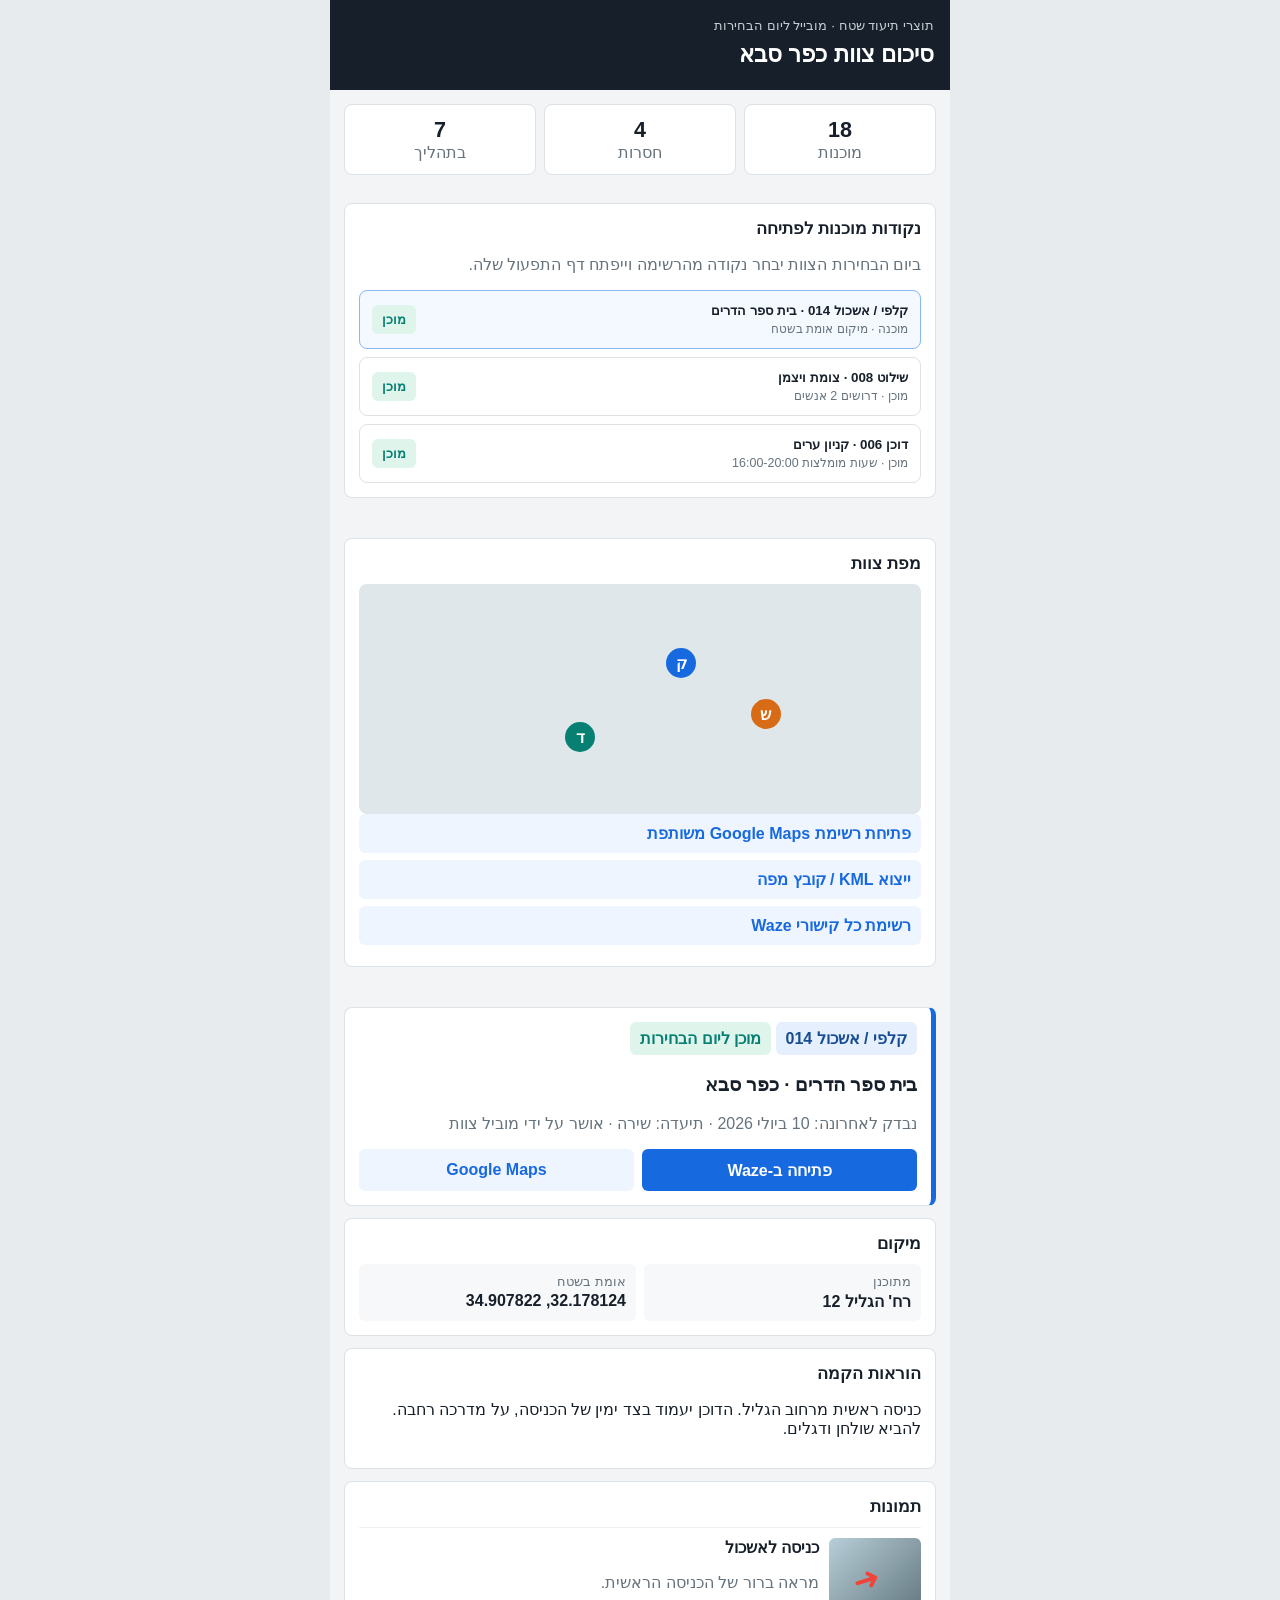
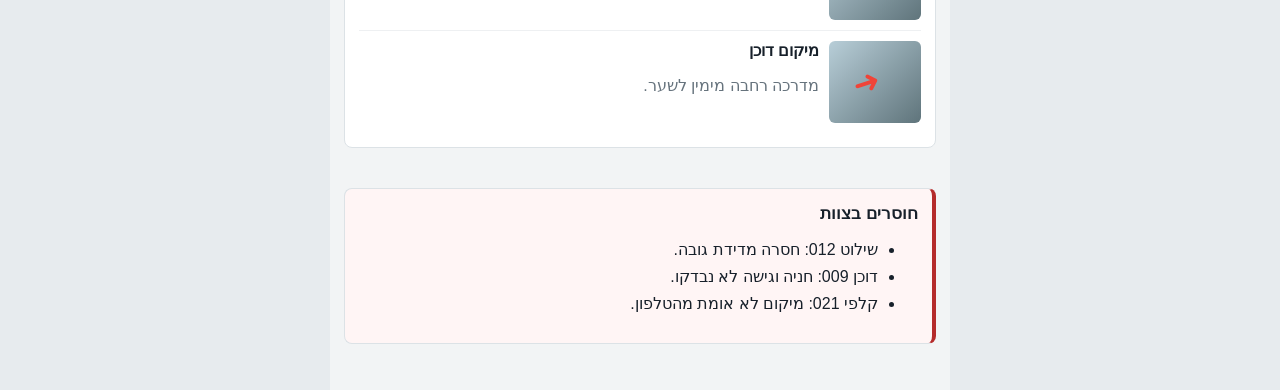
==== output-mockups.html @ 048f5907 "Initial field documentation prototype" ====
<!doctype html>
<html lang="he" dir="rtl">
<head>
  <meta charset="utf-8">
  <meta name="viewport" content="width=device-width, initial-scale=1, viewport-fit=cover">
  <title>תוצרי תיעוד שטח</title>
  <style>
    :root{--ink:#17202a;--muted:#66737d;--line:#dce2e6;--bg:#f2f4f5;--blue:#1769e0;--teal:#087f73;--orange:#d86b16;--red:#b52b2b}
    *{box-sizing:border-box}body{margin:0;background:#e7ebee;color:var(--ink);font-family:Arial,"Noto Sans Hebrew",sans-serif}.shell{max-width:620px;min-height:100vh;margin:auto;background:var(--bg);padding-bottom:20px}.top{padding:16px;background:#17202a;color:#fff}.top small{color:#c6ced5}.top h1{font-size:1.45rem;margin:6px 0}.section{padding:14px}.card{padding:14px;margin-bottom:12px;background:#fff;border:1px solid var(--line);border-radius:8px}.hero{border-right:5px solid var(--blue)}h2{font-size:1.05rem;margin:0 0 10px}.muted{color:var(--muted)}.badge{display:inline-flex;padding:7px 10px;border-radius:6px;background:#e6effd;color:#174c93;font-weight:700}.badge.ready{background:#dff5eb;color:#087f73}.badge.warn{background:#fff0d6;color:#8a4d00}.summary-stats{display:grid;grid-template-columns:repeat(3,1fr);gap:8px}.stat{padding:12px;text-align:center;border-radius:8px;background:#fff;border:1px solid var(--line)}.stat strong{display:block;font-size:1.35rem}.point-list{display:grid;gap:8px}.point-button{width:100%;display:grid;grid-template-columns:1fr auto;gap:8px;align-items:center;padding:12px;text-align:right;border:1px solid var(--line);border-radius:8px;background:#fff;color:var(--ink)}.point-button.active{border-color:#8bb8f2;background:#f4f8ff}.point-button strong{display:block}.type{font-size:.78rem;color:var(--muted);margin-top:3px}.actions{display:grid;grid-template-columns:1fr 1fr;gap:8px;margin-top:12px}.actions a,.button{display:grid;place-items:center;min-height:42px;border-radius:6px;background:#1769e0;color:#fff;text-decoration:none;font-weight:700}.actions a:nth-child(2){background:#eef5ff;color:#1769e0}.grid{display:grid;grid-template-columns:1fr 1fr;gap:8px}.fact{padding:10px;border-radius:6px;background:#f6f8f9}.fact small{display:block;color:var(--muted);margin-bottom:3px}.photo{display:grid;grid-template-columns:92px 1fr;gap:10px;padding:10px 0;border-top:1px solid #eef0f2}.photo:first-child{border-top:0}.thumb{height:82px;border-radius:6px;background:linear-gradient(135deg,#b8ced8,#5f747b);position:relative}.thumb:after{content:"➜";position:absolute;left:24px;top:22px;color:#f04438;font-size:2rem;transform:rotate(-18deg)}.equipment{display:grid;gap:7px}.eq-row{display:grid;grid-template-columns:1fr auto;gap:8px;padding:9px;border-radius:6px;background:#f6f8f9}.warning{border-right:4px solid var(--orange);background:#fff7ed}.danger{border-right:4px solid var(--red);background:#fff5f5}.mini-map{height:230px;border-radius:8px;background:#dfe7eb;position:relative;overflow:hidden}.pin{position:absolute;display:grid;place-items:center;width:30px;height:30px;border-radius:50%;color:#fff;font-weight:800}.pin.blue{background:#1769e0;right:40%;top:28%}.pin.orange{background:#d86b16;right:25%;top:50%}.pin.green{background:#087f73;right:58%;top:60%}.map-links a{display:block;padding:10px;margin-bottom:7px;border-radius:6px;background:#eef5ff;color:#1769e0;text-decoration:none;font-weight:700}.missing li{margin-bottom:8px}.point-output{display:none}.point-output.active{display:block}
  </style>
</head>
<body>
  <main class="shell">
    <header class="top">
      <small>תוצרי תיעוד שטח · מובייל ליום הבחירות</small>
      <h1>סיכום צוות כפר סבא</h1>
    </header>

    <section class="section">
      <div class="summary-stats">
        <div class="stat"><strong>18</strong><span class="muted">מוכנות</span></div>
        <div class="stat"><strong>4</strong><span class="muted">חסרות</span></div>
        <div class="stat"><strong>7</strong><span class="muted">בתהליך</span></div>
      </div>
    </section>

    <section class="section">
      <article class="card">
        <h2>נקודות מוכנות לפתיחה</h2>
        <p class="muted">ביום הבחירות הצוות יבחר נקודה מהרשימה וייפתח דף התפעול שלה.</p>
        <div class="point-list">
          <button class="point-button active" data-point="polling" type="button">
            <div><strong>קלפי / אשכול 014 · בית ספר הדרים</strong><div class="type">מוכנה · מיקום אומת בשטח</div></div>
            <span class="badge ready">מוכן</span>
          </button>
          <button class="point-button" data-point="signage" type="button">
            <div><strong>שילוט 008 · צומת ויצמן</strong><div class="type">מוכן · דרושים 2 אנשים</div></div>
            <span class="badge ready">מוכן</span>
          </button>
          <button class="point-button" data-point="booth" type="button">
            <div><strong>דוכן 006 · קניון ערים</strong><div class="type">מוכן · שעות מומלצות 16:00-20:00</div></div>
            <span class="badge ready">מוכן</span>
          </button>
        </div>
      </article>
    </section>

    <section class="section">
      <article class="card">
        <h2>מפת צוות</h2>
        <div class="mini-map">
          <span class="pin blue">ק</span>
          <span class="pin orange">ש</span>
          <span class="pin green">ד</span>
        </div>
        <div class="map-links">
          <a href="#">פתיחת רשימת Google Maps משותפת</a>
          <a href="#">ייצוא KML / קובץ מפה</a>
          <a href="#">רשימת כל קישורי Waze</a>
        </div>
      </article>
    </section>

    <section class="section">
      <div class="point-output active" id="point-polling">
        <article class="card hero">
          <span class="badge">קלפי / אשכול 014</span>
          <span class="badge ready">מוכן ליום הבחירות</span>
          <h1>בית ספר הדרים · כפר סבא</h1>
          <p class="muted">נבדק לאחרונה: 10 ביולי 2026 · תיעדה: שירה · אושר על ידי מוביל צוות</p>
          <div class="actions"><a href="#">פתיחה ב-Waze</a><a href="#">Google Maps</a></div>
        </article>
        <article class="card"><h2>מיקום</h2><div class="grid"><div class="fact"><small>מתוכנן</small><strong>רח' הגליל 12</strong></div><div class="fact"><small>אומת בשטח</small><strong>32.178124, 34.907822</strong></div></div></article>
        <article class="card"><h2>הוראות הקמה</h2><p>כניסה ראשית מרחוב הגליל. הדוכן יעמוד בצד ימין של הכניסה, על מדרכה רחבה. להביא שולחן ודגלים.</p></article>
        <article class="card"><h2>תמונות</h2><div class="photo"><div class="thumb"></div><div><strong>כניסה לאשכול</strong><p class="muted">מראה ברור של הכניסה הראשית.</p></div></div><div class="photo"><div class="thumb"></div><div><strong>מיקום דוכן</strong><p class="muted">מדרכה רחבה מימין לשער.</p></div></div></article>
      </div>

      <div class="point-output" id="point-signage">
        <article class="card hero">
          <span class="badge">שילוט 008</span>
          <span class="badge ready">מוכן ליום הבחירות</span>
          <h1>צומת ויצמן · כפר סבא</h1>
          <p class="muted">נבדק לאחרונה: 10 ביולי 2026 · תיעדה: שירה · אושר על ידי מוביל צוות</p>
          <div class="actions"><a href="#">פתיחה ב-Waze</a><a href="#">Google Maps</a></div>
        </article>
        <article class="card"><h2>הוראות תלייה</h2><p>לתלות שלט גדול על הגדר המערבית. נראות טובה לתנועה מכיוון מרכז העיר. דרושים אזיקונים ושני אנשים.</p></article>
        <article class="card"><h2>ציוד</h2><div class="equipment"><div class="eq-row"><span>שלט גדול</span><strong>1-2</strong></div><div class="eq-row"><span>אזיקונים</span><strong>כן</strong></div><div class="eq-row"><span>חבל</span><strong>לא</strong></div><div class="eq-row"><span>אנשים</span><strong>2</strong></div></div></article>
        <article class="card warning"><h2>סיכון</h2><p>בינוני: ייתכן שמפלגות אחרות ישתמשו באותה גדר.</p></article>
        <article class="card"><h2>תמונות</h2><div class="photo"><div class="thumb"></div><div><strong>מבט מרחוק</strong><p class="muted">מראה נראות מהכביש.</p></div></div><div class="photo"><div class="thumb"></div><div><strong>מקום תלייה מקרוב</strong><p class="muted">מסילה מתאימה לאזיקונים.</p></div></div></article>
      </div>

      <div class="point-output" id="point-booth">
        <article class="card hero">
          <span class="badge">דוכן 006</span>
          <span class="badge ready">מוכן ליום הבחירות</span>
          <h1>קניון ערים · כפר סבא</h1>
          <p class="muted">נבדק לאחרונה: 10 ביולי 2026 · תיעד: דניאל · אושר על ידי מוביל צוות</p>
          <div class="actions"><a href="#">פתיחה ב-Waze</a><a href="#">Google Maps</a></div>
        </article>
        <article class="card"><h2>הפעלה מומלצת</h2><p>להפעיל בין 16:00-20:00, ליד הכניסה הדרומית. תנועה גבוהה של הולכי רגל אחרי העבודה.</p></article>
        <article class="card"><h2>ציוד</h2><div class="equipment"><div class="eq-row"><span>שולחן</span><strong>1</strong></div><div class="eq-row"><span>פליירים</span><strong>500-700</strong></div><div class="eq-row"><span>כובעים</span><strong>20-30</strong></div><div class="eq-row"><span>חולצות</span><strong>10-15</strong></div></div></article>
        <article class="card"><h2>חניה וגישה</h2><p>חניה בתשלום בקניון. לפריקה זמנית אפשר לעצור ברחוב ברל כצנלסון ליד הכניסה.</p></article>
      </div>
    </section>

    <section class="section">
      <article class="card danger">
        <h2>חוסרים בצוות</h2>
        <ul class="missing">
          <li>שילוט 012: חסרה מדידת גובה.</li>
          <li>דוכן 009: חניה וגישה לא נבדקו.</li>
          <li>קלפי 021: מיקום לא אומת מהטלפון.</li>
        </ul>
      </article>
    </section>
  </main>

  <script>
    document.querySelectorAll(".point-button").forEach((button) => {
      button.addEventListener("click", () => {
        document.querySelectorAll(".point-button").forEach((item) => item.classList.remove("active"));
        document.querySelectorAll(".point-output").forEach((item) => item.classList.remove("active"));
        button.classList.add("active");
        document.getElementById(`point-${button.dataset.point}`).classList.add("active");
      });
    });
  </script>
</body>
</html>
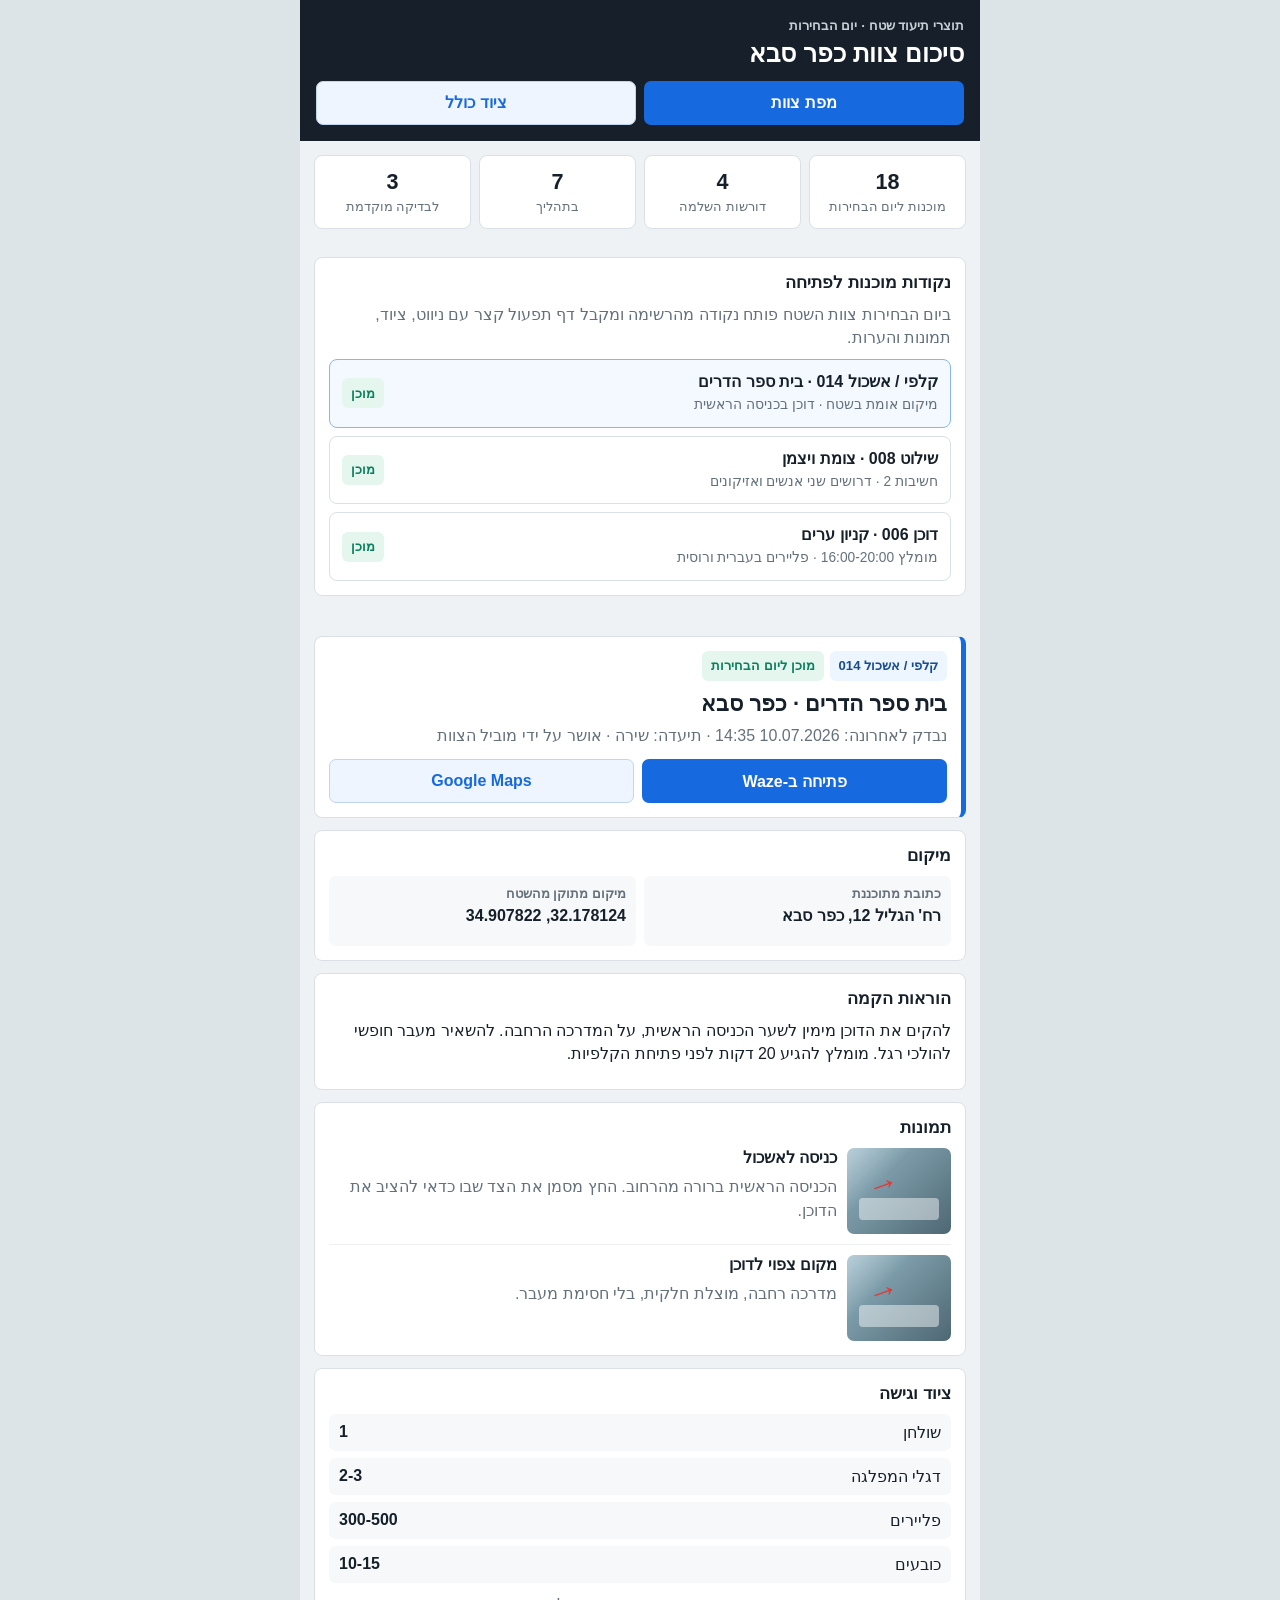
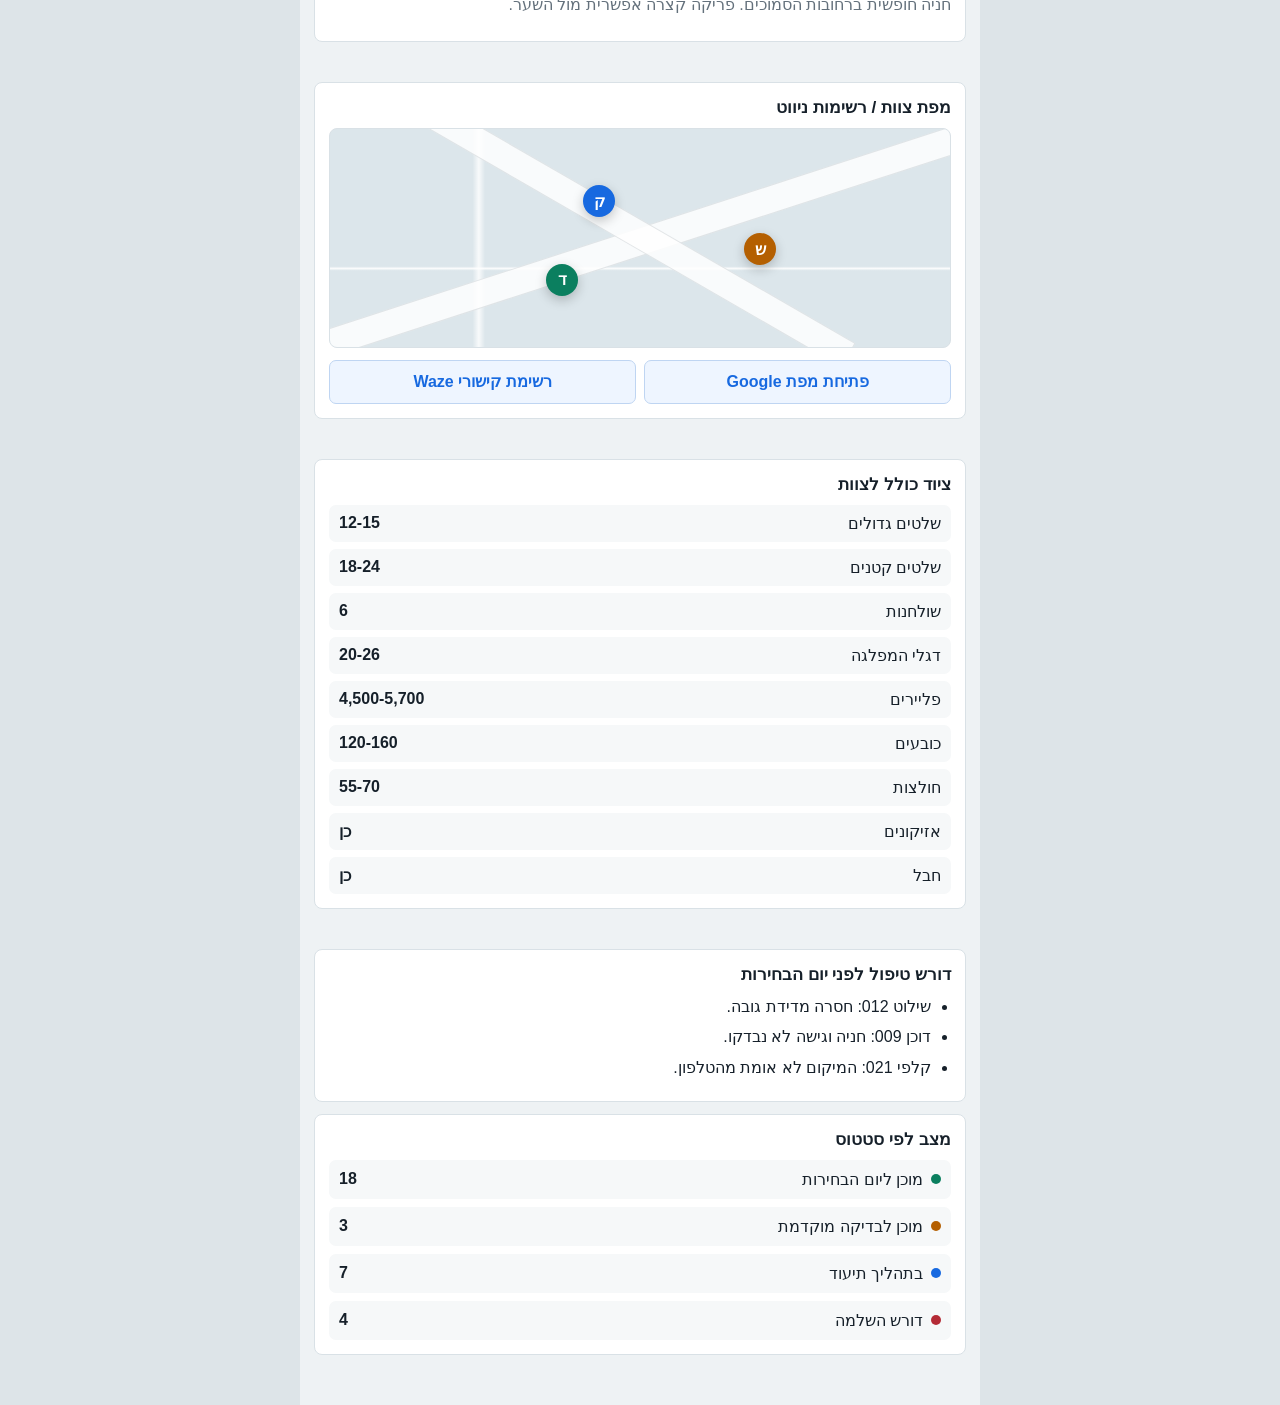
==== commit 64eaaec2: "Redesign Hebrew election day output mockup" ====
--- a/output-mockups.html
+++ b/output-mockups.html
@@ -5,123 +5,597 @@
   <meta name="viewport" content="width=device-width, initial-scale=1, viewport-fit=cover">
   <title>תוצרי תיעוד שטח</title>
   <style>
-    :root{--ink:#17202a;--muted:#66737d;--line:#dce2e6;--bg:#f2f4f5;--blue:#1769e0;--teal:#087f73;--orange:#d86b16;--red:#b52b2b}
-    *{box-sizing:border-box}body{margin:0;background:#e7ebee;color:var(--ink);font-family:Arial,"Noto Sans Hebrew",sans-serif}.shell{max-width:620px;min-height:100vh;margin:auto;background:var(--bg);padding-bottom:20px}.top{padding:16px;background:#17202a;color:#fff}.top small{color:#c6ced5}.top h1{font-size:1.45rem;margin:6px 0}.section{padding:14px}.card{padding:14px;margin-bottom:12px;background:#fff;border:1px solid var(--line);border-radius:8px}.hero{border-right:5px solid var(--blue)}h2{font-size:1.05rem;margin:0 0 10px}.muted{color:var(--muted)}.badge{display:inline-flex;padding:7px 10px;border-radius:6px;background:#e6effd;color:#174c93;font-weight:700}.badge.ready{background:#dff5eb;color:#087f73}.badge.warn{background:#fff0d6;color:#8a4d00}.summary-stats{display:grid;grid-template-columns:repeat(3,1fr);gap:8px}.stat{padding:12px;text-align:center;border-radius:8px;background:#fff;border:1px solid var(--line)}.stat strong{display:block;font-size:1.35rem}.point-list{display:grid;gap:8px}.point-button{width:100%;display:grid;grid-template-columns:1fr auto;gap:8px;align-items:center;padding:12px;text-align:right;border:1px solid var(--line);border-radius:8px;background:#fff;color:var(--ink)}.point-button.active{border-color:#8bb8f2;background:#f4f8ff}.point-button strong{display:block}.type{font-size:.78rem;color:var(--muted);margin-top:3px}.actions{display:grid;grid-template-columns:1fr 1fr;gap:8px;margin-top:12px}.actions a,.button{display:grid;place-items:center;min-height:42px;border-radius:6px;background:#1769e0;color:#fff;text-decoration:none;font-weight:700}.actions a:nth-child(2){background:#eef5ff;color:#1769e0}.grid{display:grid;grid-template-columns:1fr 1fr;gap:8px}.fact{padding:10px;border-radius:6px;background:#f6f8f9}.fact small{display:block;color:var(--muted);margin-bottom:3px}.photo{display:grid;grid-template-columns:92px 1fr;gap:10px;padding:10px 0;border-top:1px solid #eef0f2}.photo:first-child{border-top:0}.thumb{height:82px;border-radius:6px;background:linear-gradient(135deg,#b8ced8,#5f747b);position:relative}.thumb:after{content:"➜";position:absolute;left:24px;top:22px;color:#f04438;font-size:2rem;transform:rotate(-18deg)}.equipment{display:grid;gap:7px}.eq-row{display:grid;grid-template-columns:1fr auto;gap:8px;padding:9px;border-radius:6px;background:#f6f8f9}.warning{border-right:4px solid var(--orange);background:#fff7ed}.danger{border-right:4px solid var(--red);background:#fff5f5}.mini-map{height:230px;border-radius:8px;background:#dfe7eb;position:relative;overflow:hidden}.pin{position:absolute;display:grid;place-items:center;width:30px;height:30px;border-radius:50%;color:#fff;font-weight:800}.pin.blue{background:#1769e0;right:40%;top:28%}.pin.orange{background:#d86b16;right:25%;top:50%}.pin.green{background:#087f73;right:58%;top:60%}.map-links a{display:block;padding:10px;margin-bottom:7px;border-radius:6px;background:#eef5ff;color:#1769e0;text-decoration:none;font-weight:700}.missing li{margin-bottom:8px}.point-output{display:none}.point-output.active{display:block}
+    :root {
+      --ink: #16202a;
+      --muted: #64717c;
+      --bg: #eef2f4;
+      --surface: #ffffff;
+      --line: #d9e1e6;
+      --blue: #1769e0;
+      --green: #0b7f5f;
+      --amber: #b45f00;
+      --red: #b42b36;
+      --soft-blue: #edf5ff;
+      --soft-green: #e5f6ee;
+      --soft-amber: #fff4df;
+      --soft-red: #fff0f1;
+    }
+
+    * { box-sizing: border-box; }
+    body {
+      margin: 0;
+      background: #dde4e8;
+      color: var(--ink);
+      font-family: Arial, "Noto Sans Hebrew", sans-serif;
+    }
+    button, a { -webkit-tap-highlight-color: transparent; }
+    .app {
+      max-width: 680px;
+      min-height: 100vh;
+      margin: 0 auto;
+      background: var(--bg);
+      padding-bottom: 24px;
+    }
+    .top {
+      padding: 18px 16px 16px;
+      background: #17202a;
+      color: #fff;
+    }
+    .top small {
+      display: block;
+      margin-bottom: 6px;
+      color: #c7d0d8;
+      font-weight: 700;
+    }
+    .top h1 {
+      margin: 0 0 12px;
+      font-size: 1.55rem;
+      line-height: 1.2;
+    }
+    .top-actions {
+      display: grid;
+      grid-template-columns: 1fr 1fr;
+      gap: 8px;
+    }
+    .button {
+      display: grid;
+      place-items: center;
+      min-height: 44px;
+      padding: 10px;
+      border: 0;
+      border-radius: 7px;
+      background: var(--blue);
+      color: #fff;
+      text-decoration: none;
+      font: inherit;
+      font-weight: 800;
+      text-align: center;
+    }
+    .button.secondary {
+      background: #eef5ff;
+      color: var(--blue);
+      border: 1px solid #bfd5f2;
+    }
+    .section { padding: 14px; }
+    .card {
+      margin-bottom: 12px;
+      padding: 14px;
+      background: var(--surface);
+      border: 1px solid var(--line);
+      border-radius: 8px;
+    }
+    h2 {
+      margin: 0 0 10px;
+      font-size: 1.08rem;
+    }
+    h3 {
+      margin: 0 0 8px;
+      font-size: 1rem;
+    }
+    p {
+      margin: 0 0 10px;
+      line-height: 1.45;
+    }
+    .muted { color: var(--muted); }
+    .stats {
+      display: grid;
+      grid-template-columns: repeat(4, 1fr);
+      gap: 8px;
+    }
+    .stat {
+      padding: 10px 8px;
+      min-height: 74px;
+      display: grid;
+      align-content: center;
+      gap: 4px;
+      border: 1px solid var(--line);
+      border-radius: 8px;
+      background: #fff;
+      text-align: center;
+    }
+    .stat strong {
+      display: block;
+      font-size: 1.35rem;
+    }
+    .stat span {
+      color: var(--muted);
+      font-size: .82rem;
+    }
+    .ready-list {
+      display: grid;
+      gap: 8px;
+    }
+    .point-button {
+      width: 100%;
+      display: grid;
+      grid-template-columns: 1fr auto;
+      gap: 8px;
+      align-items: center;
+      padding: 12px;
+      border: 1px solid var(--line);
+      border-radius: 8px;
+      background: #fff;
+      color: var(--ink);
+      text-align: right;
+      font: inherit;
+    }
+    .point-button.active {
+      border-color: #86b7f4;
+      background: #f4f8ff;
+    }
+    .point-title {
+      display: block;
+      margin-bottom: 4px;
+      font-weight: 800;
+      line-height: 1.25;
+    }
+    .point-meta {
+      display: block;
+      color: var(--muted);
+      font-size: .86rem;
+      line-height: 1.35;
+    }
+    .badge {
+      display: inline-grid;
+      place-items: center;
+      min-height: 30px;
+      padding: 6px 9px;
+      border-radius: 6px;
+      background: var(--soft-blue);
+      color: #174c93;
+      font-size: .82rem;
+      font-weight: 800;
+      white-space: nowrap;
+    }
+    .badge.ready {
+      background: var(--soft-green);
+      color: var(--green);
+    }
+    .badge.warn {
+      background: var(--soft-amber);
+      color: var(--amber);
+    }
+    .badge.danger {
+      background: var(--soft-red);
+      color: var(--red);
+    }
+    .point-output { display: none; }
+    .point-output.active { display: block; }
+    .point-head {
+      border-right: 5px solid var(--blue);
+    }
+    .headline-row {
+      display: flex;
+      flex-wrap: wrap;
+      gap: 6px;
+      margin-bottom: 10px;
+    }
+    .point-head h2 {
+      margin-bottom: 6px;
+      font-size: 1.35rem;
+      line-height: 1.25;
+    }
+    .action-grid {
+      display: grid;
+      grid-template-columns: 1fr 1fr;
+      gap: 8px;
+      margin-top: 12px;
+    }
+    .facts {
+      display: grid;
+      grid-template-columns: 1fr 1fr;
+      gap: 8px;
+    }
+    .fact {
+      min-height: 70px;
+      padding: 10px;
+      border-radius: 7px;
+      background: #f6f8f9;
+    }
+    .fact small {
+      display: block;
+      margin-bottom: 4px;
+      color: var(--muted);
+      font-size: .8rem;
+      font-weight: 700;
+    }
+    .fact strong {
+      display: block;
+      line-height: 1.35;
+    }
+    .photo-list {
+      display: grid;
+      gap: 10px;
+    }
+    .photo {
+      display: grid;
+      grid-template-columns: 104px 1fr;
+      gap: 10px;
+      align-items: start;
+      padding-bottom: 10px;
+      border-bottom: 1px solid #edf0f2;
+    }
+    .photo:last-child {
+      padding-bottom: 0;
+      border-bottom: 0;
+    }
+    .thumb {
+      height: 86px;
+      border-radius: 7px;
+      background:
+        linear-gradient(135deg, rgba(255,255,255,.35), rgba(255,255,255,0) 35%),
+        linear-gradient(135deg, #94b6c5, #4e6773);
+      position: relative;
+      overflow: hidden;
+    }
+    .thumb:before {
+      content: "";
+      position: absolute;
+      inset: auto 12px 14px 12px;
+      height: 22px;
+      border-radius: 4px;
+      background: rgba(255,255,255,.46);
+    }
+    .thumb:after {
+      content: "→";
+      position: absolute;
+      left: 20px;
+      top: 18px;
+      color: #e53935;
+      font-size: 2rem;
+      font-weight: 900;
+      transform: rotate(-20deg);
+    }
+    .equipment {
+      display: grid;
+      gap: 7px;
+    }
+    .eq-row {
+      display: grid;
+      grid-template-columns: 1fr auto;
+      gap: 8px;
+      padding: 9px 10px;
+      border-radius: 7px;
+      background: #f6f8f9;
+    }
+    .eq-row strong { white-space: nowrap; }
+    .alert {
+      border-right: 5px solid var(--amber);
+      background: #fffaf1;
+    }
+    .alert.danger {
+      border-right-color: var(--red);
+      background: #fff6f7;
+    }
+    .mini-map {
+      height: 220px;
+      position: relative;
+      overflow: hidden;
+      border-radius: 8px;
+      border: 1px solid var(--line);
+      background:
+        linear-gradient(90deg, transparent 23%, rgba(255,255,255,.8) 24%, transparent 25%),
+        linear-gradient(0deg, transparent 35%, rgba(255,255,255,.85) 36%, transparent 37%),
+        #dce6eb;
+    }
+    .road {
+      position: absolute;
+      height: 28px;
+      background: rgba(255,255,255,.84);
+      border: 1px solid rgba(120,135,145,.2);
+      transform-origin: center;
+    }
+    .road.one { width: 125%; right: -10%; top: 48%; transform: rotate(-18deg); }
+    .road.two { width: 95%; right: 10%; top: 30%; transform: rotate(30deg); }
+    .pin {
+      position: absolute;
+      width: 32px;
+      height: 32px;
+      display: grid;
+      place-items: center;
+      border-radius: 50%;
+      color: #fff;
+      font-weight: 900;
+      box-shadow: 0 4px 12px rgba(0,0,0,.22);
+    }
+    .pin.polling { background: var(--blue); right: 54%; top: 26%; }
+    .pin.signage { background: var(--amber); right: 28%; top: 48%; }
+    .pin.booth { background: var(--green); right: 60%; top: 62%; }
+    .summary-grid {
+      display: grid;
+      gap: 8px;
+    }
+    .status-row {
+      display: grid;
+      grid-template-columns: auto 1fr auto;
+      align-items: center;
+      gap: 8px;
+      padding: 10px;
+      border-radius: 7px;
+      background: #f6f8f9;
+    }
+    .dot {
+      width: 10px;
+      height: 10px;
+      border-radius: 50%;
+      background: var(--blue);
+    }
+    .dot.ready { background: var(--green); }
+    .dot.warn { background: var(--amber); }
+    .dot.danger { background: var(--red); }
+    ul {
+      margin: 0;
+      padding: 0 20px 0 0;
+      line-height: 1.55;
+    }
+    li { margin-bottom: 6px; }
+
+    @media (max-width: 420px) {
+      .stats { grid-template-columns: repeat(2, 1fr); }
+      .facts { grid-template-columns: 1fr; }
+      .top-actions, .action-grid { grid-template-columns: 1fr; }
+      .photo { grid-template-columns: 88px 1fr; }
+      .thumb { height: 78px; }
+    }
   </style>
 </head>
 <body>
-  <main class="shell">
+  <main class="app">
     <header class="top">
-      <small>תוצרי תיעוד שטח · מובייל ליום הבחירות</small>
+      <small>תוצרי תיעוד שטח · יום הבחירות</small>
       <h1>סיכום צוות כפר סבא</h1>
+      <div class="top-actions">
+        <a class="button" href="https://www.google.com/maps/search/?api=1&query=Kfar%20Saba" target="_blank" rel="noopener">מפת צוות</a>
+        <a class="button secondary" href="#equipment">ציוד כולל</a>
+      </div>
     </header>
 
     <section class="section">
-      <div class="summary-stats">
-        <div class="stat"><strong>18</strong><span class="muted">מוכנות</span></div>
-        <div class="stat"><strong>4</strong><span class="muted">חסרות</span></div>
-        <div class="stat"><strong>7</strong><span class="muted">בתהליך</span></div>
+      <div class="stats" aria-label="מצב כללי">
+        <div class="stat"><strong>18</strong><span>מוכנות ליום הבחירות</span></div>
+        <div class="stat"><strong>4</strong><span>דורשות השלמה</span></div>
+        <div class="stat"><strong>7</strong><span>בתהליך</span></div>
+        <div class="stat"><strong>3</strong><span>לבדיקה מוקדמת</span></div>
       </div>
     </section>
 
     <section class="section">
       <article class="card">
         <h2>נקודות מוכנות לפתיחה</h2>
-        <p class="muted">ביום הבחירות הצוות יבחר נקודה מהרשימה וייפתח דף התפעול שלה.</p>
-        <div class="point-list">
+        <p class="muted">ביום הבחירות צוות השטח פותח נקודה מהרשימה ומקבל דף תפעול קצר עם ניווט, ציוד, תמונות והערות.</p>
+        <div class="ready-list">
           <button class="point-button active" data-point="polling" type="button">
-            <div><strong>קלפי / אשכול 014 · בית ספר הדרים</strong><div class="type">מוכנה · מיקום אומת בשטח</div></div>
+            <span>
+              <span class="point-title">קלפי / אשכול 014 · בית ספר הדרים</span>
+              <span class="point-meta">מיקום אומת בשטח · דוכן בכניסה הראשית</span>
+            </span>
             <span class="badge ready">מוכן</span>
           </button>
           <button class="point-button" data-point="signage" type="button">
-            <div><strong>שילוט 008 · צומת ויצמן</strong><div class="type">מוכן · דרושים 2 אנשים</div></div>
+            <span>
+              <span class="point-title">שילוט 008 · צומת ויצמן</span>
+              <span class="point-meta">חשיבות 2 · דרושים שני אנשים ואזיקונים</span>
+            </span>
             <span class="badge ready">מוכן</span>
           </button>
           <button class="point-button" data-point="booth" type="button">
-            <div><strong>דוכן 006 · קניון ערים</strong><div class="type">מוכן · שעות מומלצות 16:00-20:00</div></div>
+            <span>
+              <span class="point-title">דוכן 006 · קניון ערים</span>
+              <span class="point-meta">מומלץ 16:00-20:00 · פליירים בעברית ורוסית</span>
+            </span>
             <span class="badge ready">מוכן</span>
           </button>
         </div>
       </article>
     </section>
 
+    <section class="section" aria-live="polite">
+      <div class="point-output active" id="point-polling">
+        <article class="card point-head">
+          <div class="headline-row">
+            <span class="badge">קלפי / אשכול 014</span>
+            <span class="badge ready">מוכן ליום הבחירות</span>
+          </div>
+          <h2>בית ספר הדרים · כפר סבא</h2>
+          <p class="muted">נבדק לאחרונה: 10.07.2026 14:35 · תיעדה: שירה · אושר על ידי מוביל הצוות</p>
+          <div class="action-grid">
+            <a class="button" href="https://www.waze.com/ul?q=%D7%91%D7%99%D7%AA%20%D7%A1%D7%A4%D7%A8%20%D7%94%D7%93%D7%A8%D7%99%D7%9D%20%D7%9B%D7%A4%D7%A8%20%D7%A1%D7%91%D7%90&navigate=yes" target="_blank" rel="noopener">פתיחה ב-Waze</a>
+            <a class="button secondary" href="https://www.google.com/maps/search/?api=1&query=%D7%91%D7%99%D7%AA%20%D7%A1%D7%A4%D7%A8%20%D7%94%D7%93%D7%A8%D7%99%D7%9D%20%D7%9B%D7%A4%D7%A8%20%D7%A1%D7%91%D7%90" target="_blank" rel="noopener">Google Maps</a>
+          </div>
+        </article>
+        <article class="card">
+          <h2>מיקום</h2>
+          <div class="facts">
+            <div class="fact"><small>כתובת מתוכננת</small><strong>רח' הגליל 12, כפר סבא</strong></div>
+            <div class="fact"><small>מיקום מתוקן מהשטח</small><strong>32.178124, 34.907822</strong></div>
+          </div>
+        </article>
+        <article class="card">
+          <h2>הוראות הקמה</h2>
+          <p>להקים את הדוכן מימין לשער הכניסה הראשית, על המדרכה הרחבה. להשאיר מעבר חופשי להולכי רגל. מומלץ להגיע 20 דקות לפני פתיחת הקלפיות.</p>
+        </article>
+        <article class="card">
+          <h2>תמונות</h2>
+          <div class="photo-list">
+            <div class="photo"><div class="thumb"></div><div><h3>כניסה לאשכול</h3><p class="muted">הכניסה הראשית ברורה מהרחוב. החץ מסמן את הצד שבו כדאי להציב את הדוכן.</p></div></div>
+            <div class="photo"><div class="thumb"></div><div><h3>מקום צפוי לדוכן</h3><p class="muted">מדרכה רחבה, מוצלת חלקית, בלי חסימת מעבר.</p></div></div>
+          </div>
+        </article>
+        <article class="card">
+          <h2>ציוד וגישה</h2>
+          <div class="equipment">
+            <div class="eq-row"><span>שולחן</span><strong>1</strong></div>
+            <div class="eq-row"><span>דגלי המפלגה</span><strong>2-3</strong></div>
+            <div class="eq-row"><span>פליירים</span><strong>300-500</strong></div>
+            <div class="eq-row"><span>כובעים</span><strong>10-15</strong></div>
+          </div>
+          <p class="muted" style="margin-top:10px">חניה חופשית ברחובות הסמוכים. פריקה קצרה אפשרית מול השער.</p>
+        </article>
+      </div>
+
+      <div class="point-output" id="point-signage">
+        <article class="card point-head">
+          <div class="headline-row">
+            <span class="badge">שילוט 008</span>
+            <span class="badge ready">מוכן ליום הבחירות</span>
+          </div>
+          <h2>צומת ויצמן · כפר סבא</h2>
+          <p class="muted">חשיבות: 2 · נבדק לאחרונה: 10.07.2026 15:10 · תיעד: דניאל</p>
+          <div class="action-grid">
+            <a class="button" href="https://www.waze.com/ul?q=%D7%A6%D7%95%D7%9E%D7%AA%20%D7%95%D7%99%D7%A6%D7%9E%D7%9F%20%D7%9B%D7%A4%D7%A8%20%D7%A1%D7%91%D7%90&navigate=yes" target="_blank" rel="noopener">פתיחה ב-Waze</a>
+            <a class="button secondary" href="https://www.google.com/maps/search/?api=1&query=%D7%A6%D7%95%D7%9E%D7%AA%20%D7%95%D7%99%D7%A6%D7%9E%D7%9F%20%D7%9B%D7%A4%D7%A8%20%D7%A1%D7%91%D7%90" target="_blank" rel="noopener">Google Maps</a>
+          </div>
+        </article>
+        <article class="card">
+          <h2>הוראות תלייה</h2>
+          <p>לתלות שלט גדול על הגדר המערבית, בגובה עיניים לרכבים המגיעים ממרכז העיר. נדרשים שני אנשים לפחות. אין צורך בסולם.</p>
+        </article>
+        <article class="card">
+          <h2>מדידות וציוד</h2>
+          <div class="facts">
+            <div class="fact"><small>רוחב מקסימלי</small><strong>2.4 מטר</strong></div>
+            <div class="fact"><small>גובה מקסימלי</small><strong>1.1 מטר</strong></div>
+          </div>
+          <div class="equipment" style="margin-top:8px">
+            <div class="eq-row"><span>שלט גדול</span><strong>1-2</strong></div>
+            <div class="eq-row"><span>שלט קטן</span><strong>0-1</strong></div>
+            <div class="eq-row"><span>אזיקונים</span><strong>כן</strong></div>
+            <div class="eq-row"><span>חבל</span><strong>לא</strong></div>
+          </div>
+        </article>
+        <article class="card alert">
+          <h2>סיכון / תחרות על מקום</h2>
+          <p>בינוני. ייתכן שמפלגות אחרות ישתמשו באותה גדר. מומלץ לתלות מוקדם ולבדוק שוב בצהריים.</p>
+        </article>
+        <article class="card">
+          <h2>תמונות</h2>
+          <div class="photo-list">
+            <div class="photo"><div class="thumb"></div><div><h3>מבט מרחוק</h3><p class="muted">מראה הנראות מהכביש הראשי.</p></div></div>
+            <div class="photo"><div class="thumb"></div><div><h3>מקום תלייה מקרוב</h3><p class="muted">החץ מסמן את מסילת הגדר המתאימה לאזיקונים.</p></div></div>
+          </div>
+        </article>
+      </div>
+
+      <div class="point-output" id="point-booth">
+        <article class="card point-head">
+          <div class="headline-row">
+            <span class="badge">דוכן 006</span>
+            <span class="badge ready">מוכן ליום הבחירות</span>
+          </div>
+          <h2>קניון ערים · כפר סבא</h2>
+          <p class="muted">חשיבות: 1 · נבדק לאחרונה: 10.07.2026 16:20 · תיעדה: מאיה</p>
+          <div class="action-grid">
+            <a class="button" href="https://www.waze.com/ul?q=%D7%A7%D7%A0%D7%99%D7%95%D7%9F%20%D7%A2%D7%A8%D7%99%D7%9D%20%D7%9B%D7%A4%D7%A8%20%D7%A1%D7%91%D7%90&navigate=yes" target="_blank" rel="noopener">פתיחה ב-Waze</a>
+            <a class="button secondary" href="https://www.google.com/maps/search/?api=1&query=%D7%A7%D7%A0%D7%99%D7%95%D7%9F%20%D7%A2%D7%A8%D7%99%D7%9D%20%D7%9B%D7%A4%D7%A8%20%D7%A1%D7%91%D7%90" target="_blank" rel="noopener">Google Maps</a>
+          </div>
+        </article>
+        <article class="card">
+          <h2>הפעלה מומלצת</h2>
+          <p>להפעיל בין 16:00-20:00 ליד הכניסה הדרומית. תנועת הולכי רגל גבוהה אחרי העבודה. מומלץ דוכן מלא ולא דוכנוע.</p>
+        </article>
+        <article class="card">
+          <h2>ציוד</h2>
+          <div class="equipment">
+            <div class="eq-row"><span>שולחן</span><strong>1</strong></div>
+            <div class="eq-row"><span>פליירים בעברית</span><strong>500-700</strong></div>
+            <div class="eq-row"><span>פליירים ברוסית</span><strong>150-250</strong></div>
+            <div class="eq-row"><span>כובעים</span><strong>20-30</strong></div>
+            <div class="eq-row"><span>חולצות</span><strong>10-15</strong></div>
+          </div>
+        </article>
+        <article class="card">
+          <h2>חניה וגישה</h2>
+          <p>חניה בתשלום בחניון הקניון. לפריקה זמנית אפשר לעצור ברחוב ברל כצנלסון ליד הכניסה הדרומית.</p>
+        </article>
+      </div>
+    </section>
+
     <section class="section">
       <article class="card">
-        <h2>מפת צוות</h2>
+        <h2>מפת צוות / רשימות ניווט</h2>
         <div class="mini-map">
-          <span class="pin blue">ק</span>
-          <span class="pin orange">ש</span>
-          <span class="pin green">ד</span>
+          <div class="road one"></div>
+          <div class="road two"></div>
+          <span class="pin polling">ק</span>
+          <span class="pin signage">ש</span>
+          <span class="pin booth">ד</span>
         </div>
-        <div class="map-links">
-          <a href="#">פתיחת רשימת Google Maps משותפת</a>
-          <a href="#">ייצוא KML / קובץ מפה</a>
-          <a href="#">רשימת כל קישורי Waze</a>
+        <div class="action-grid">
+          <a class="button secondary" href="https://www.google.com/maps/search/?api=1&query=Kfar%20Saba" target="_blank" rel="noopener">פתיחת מפת Google</a>
+          <a class="button secondary" href="#">רשימת קישורי Waze</a>
         </div>
       </article>
     </section>
 
-    <section class="section">
-      <div class="point-output active" id="point-polling">
-        <article class="card hero">
-          <span class="badge">קלפי / אשכול 014</span>
-          <span class="badge ready">מוכן ליום הבחירות</span>
-          <h1>בית ספר הדרים · כפר סבא</h1>
-          <p class="muted">נבדק לאחרונה: 10 ביולי 2026 · תיעדה: שירה · אושר על ידי מוביל צוות</p>
-          <div class="actions"><a href="#">פתיחה ב-Waze</a><a href="#">Google Maps</a></div>
-        </article>
-        <article class="card"><h2>מיקום</h2><div class="grid"><div class="fact"><small>מתוכנן</small><strong>רח' הגליל 12</strong></div><div class="fact"><small>אומת בשטח</small><strong>32.178124, 34.907822</strong></div></div></article>
-        <article class="card"><h2>הוראות הקמה</h2><p>כניסה ראשית מרחוב הגליל. הדוכן יעמוד בצד ימין של הכניסה, על מדרכה רחבה. להביא שולחן ודגלים.</p></article>
-        <article class="card"><h2>תמונות</h2><div class="photo"><div class="thumb"></div><div><strong>כניסה לאשכול</strong><p class="muted">מראה ברור של הכניסה הראשית.</p></div></div><div class="photo"><div class="thumb"></div><div><strong>מיקום דוכן</strong><p class="muted">מדרכה רחבה מימין לשער.</p></div></div></article>
-      </div>
-
-      <div class="point-output" id="point-signage">
-        <article class="card hero">
-          <span class="badge">שילוט 008</span>
-          <span class="badge ready">מוכן ליום הבחירות</span>
-          <h1>צומת ויצמן · כפר סבא</h1>
-          <p class="muted">נבדק לאחרונה: 10 ביולי 2026 · תיעדה: שירה · אושר על ידי מוביל צוות</p>
-          <div class="actions"><a href="#">פתיחה ב-Waze</a><a href="#">Google Maps</a></div>
-        </article>
-        <article class="card"><h2>הוראות תלייה</h2><p>לתלות שלט גדול על הגדר המערבית. נראות טובה לתנועה מכיוון מרכז העיר. דרושים אזיקונים ושני אנשים.</p></article>
-        <article class="card"><h2>ציוד</h2><div class="equipment"><div class="eq-row"><span>שלט גדול</span><strong>1-2</strong></div><div class="eq-row"><span>אזיקונים</span><strong>כן</strong></div><div class="eq-row"><span>חבל</span><strong>לא</strong></div><div class="eq-row"><span>אנשים</span><strong>2</strong></div></div></article>
-        <article class="card warning"><h2>סיכון</h2><p>בינוני: ייתכן שמפלגות אחרות ישתמשו באותה גדר.</p></article>
-        <article class="card"><h2>תמונות</h2><div class="photo"><div class="thumb"></div><div><strong>מבט מרחוק</strong><p class="muted">מראה נראות מהכביש.</p></div></div><div class="photo"><div class="thumb"></div><div><strong>מקום תלייה מקרוב</strong><p class="muted">מסילה מתאימה לאזיקונים.</p></div></div></article>
-      </div>
-
-      <div class="point-output" id="point-booth">
-        <article class="card hero">
-          <span class="badge">דוכן 006</span>
-          <span class="badge ready">מוכן ליום הבחירות</span>
-          <h1>קניון ערים · כפר סבא</h1>
-          <p class="muted">נבדק לאחרונה: 10 ביולי 2026 · תיעד: דניאל · אושר על ידי מוביל צוות</p>
-          <div class="actions"><a href="#">פתיחה ב-Waze</a><a href="#">Google Maps</a></div>
-        </article>
-        <article class="card"><h2>הפעלה מומלצת</h2><p>להפעיל בין 16:00-20:00, ליד הכניסה הדרומית. תנועה גבוהה של הולכי רגל אחרי העבודה.</p></article>
-        <article class="card"><h2>ציוד</h2><div class="equipment"><div class="eq-row"><span>שולחן</span><strong>1</strong></div><div class="eq-row"><span>פליירים</span><strong>500-700</strong></div><div class="eq-row"><span>כובעים</span><strong>20-30</strong></div><div class="eq-row"><span>חולצות</span><strong>10-15</strong></div></div></article>
-        <article class="card"><h2>חניה וגישה</h2><p>חניה בתשלום בקניון. לפריקה זמנית אפשר לעצור ברחוב ברל כצנלסון ליד הכניסה.</p></article>
-      </div>
+    <section class="section" id="equipment">
+      <article class="card">
+        <h2>ציוד כולל לצוות</h2>
+        <div class="equipment">
+          <div class="eq-row"><span>שלטים גדולים</span><strong>12-15</strong></div>
+          <div class="eq-row"><span>שלטים קטנים</span><strong>18-24</strong></div>
+          <div class="eq-row"><span>שולחנות</span><strong>6</strong></div>
+          <div class="eq-row"><span>דגלי המפלגה</span><strong>20-26</strong></div>
+          <div class="eq-row"><span>פליירים</span><strong>4,500-5,700</strong></div>
+          <div class="eq-row"><span>כובעים</span><strong>120-160</strong></div>
+          <div class="eq-row"><span>חולצות</span><strong>55-70</strong></div>
+          <div class="eq-row"><span>אזיקונים</span><strong>כן</strong></div>
+          <div class="eq-row"><span>חבל</span><strong>כן</strong></div>
+        </div>
+      </article>
     </section>
 
     <section class="section">
       <article class="card danger">
-        <h2>חוסרים בצוות</h2>
-        <ul class="missing">
+        <h2>דורש טיפול לפני יום הבחירות</h2>
+        <ul>
           <li>שילוט 012: חסרה מדידת גובה.</li>
           <li>דוכן 009: חניה וגישה לא נבדקו.</li>
-          <li>קלפי 021: מיקום לא אומת מהטלפון.</li>
+          <li>קלפי 021: המיקום לא אומת מהטלפון.</li>
         </ul>
+      </article>
+      <article class="card">
+        <h2>מצב לפי סטטוס</h2>
+        <div class="summary-grid">
+          <div class="status-row"><span class="dot ready"></span><span>מוכן ליום הבחירות</span><strong>18</strong></div>
+          <div class="status-row"><span class="dot warn"></span><span>מוכן לבדיקה מוקדמת</span><strong>3</strong></div>
+          <div class="status-row"><span class="dot"></span><span>בתהליך תיעוד</span><strong>7</strong></div>
+          <div class="status-row"><span class="dot danger"></span><span>דורש השלמה</span><strong>4</strong></div>
+        </div>
       </article>
     </section>
   </main>
 
   <script>
-    document.querySelectorAll(".point-button").forEach((button) => {
+    const buttons = document.querySelectorAll(".point-button");
+    const outputs = document.querySelectorAll(".point-output");
+
+    buttons.forEach((button) => {
       button.addEventListener("click", () => {
-        document.querySelectorAll(".point-button").forEach((item) => item.classList.remove("active"));
-        document.querySelectorAll(".point-output").forEach((item) => item.classList.remove("active"));
+        buttons.forEach((item) => item.classList.remove("active"));
+        outputs.forEach((item) => item.classList.remove("active"));
         button.classList.add("active");
         document.getElementById(`point-${button.dataset.point}`).classList.add("active");
+        document.getElementById(`point-${button.dataset.point}`).scrollIntoView({ behavior: "smooth", block: "start" });
       });
     });
   </script>
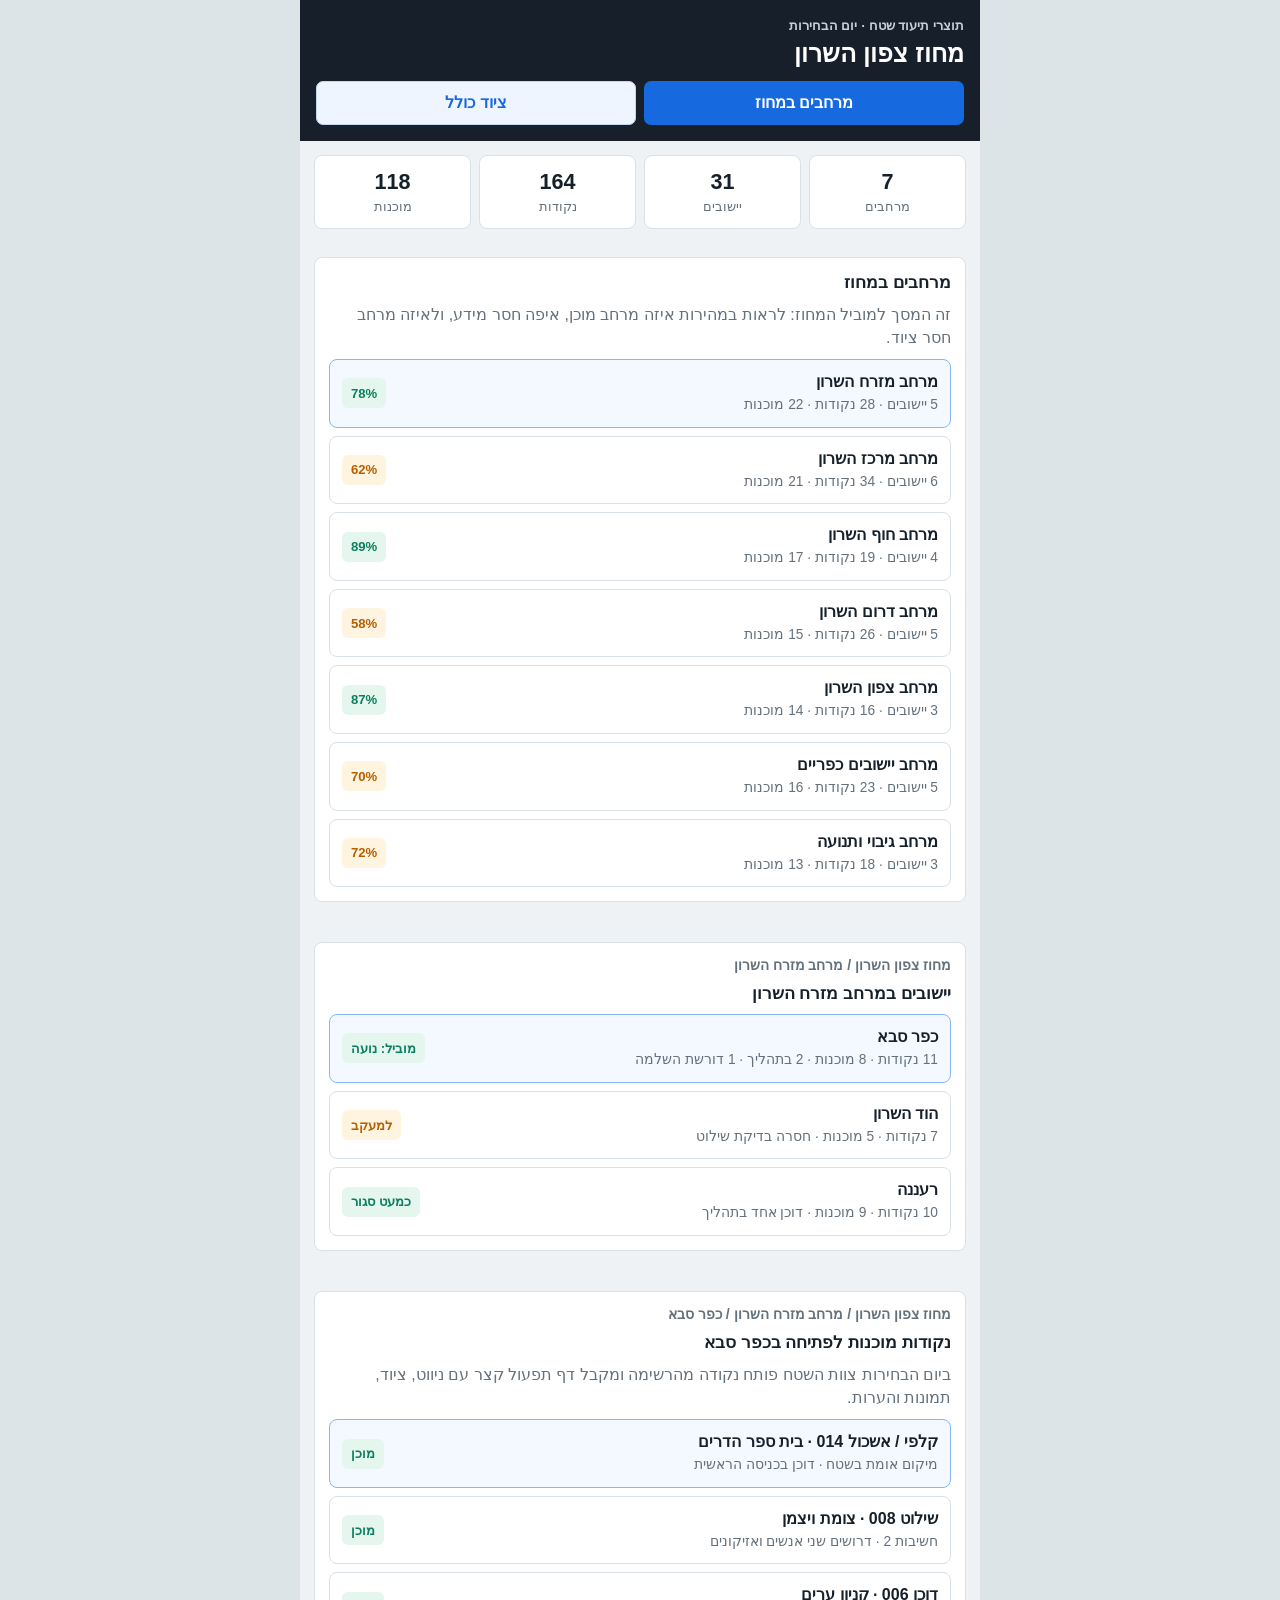
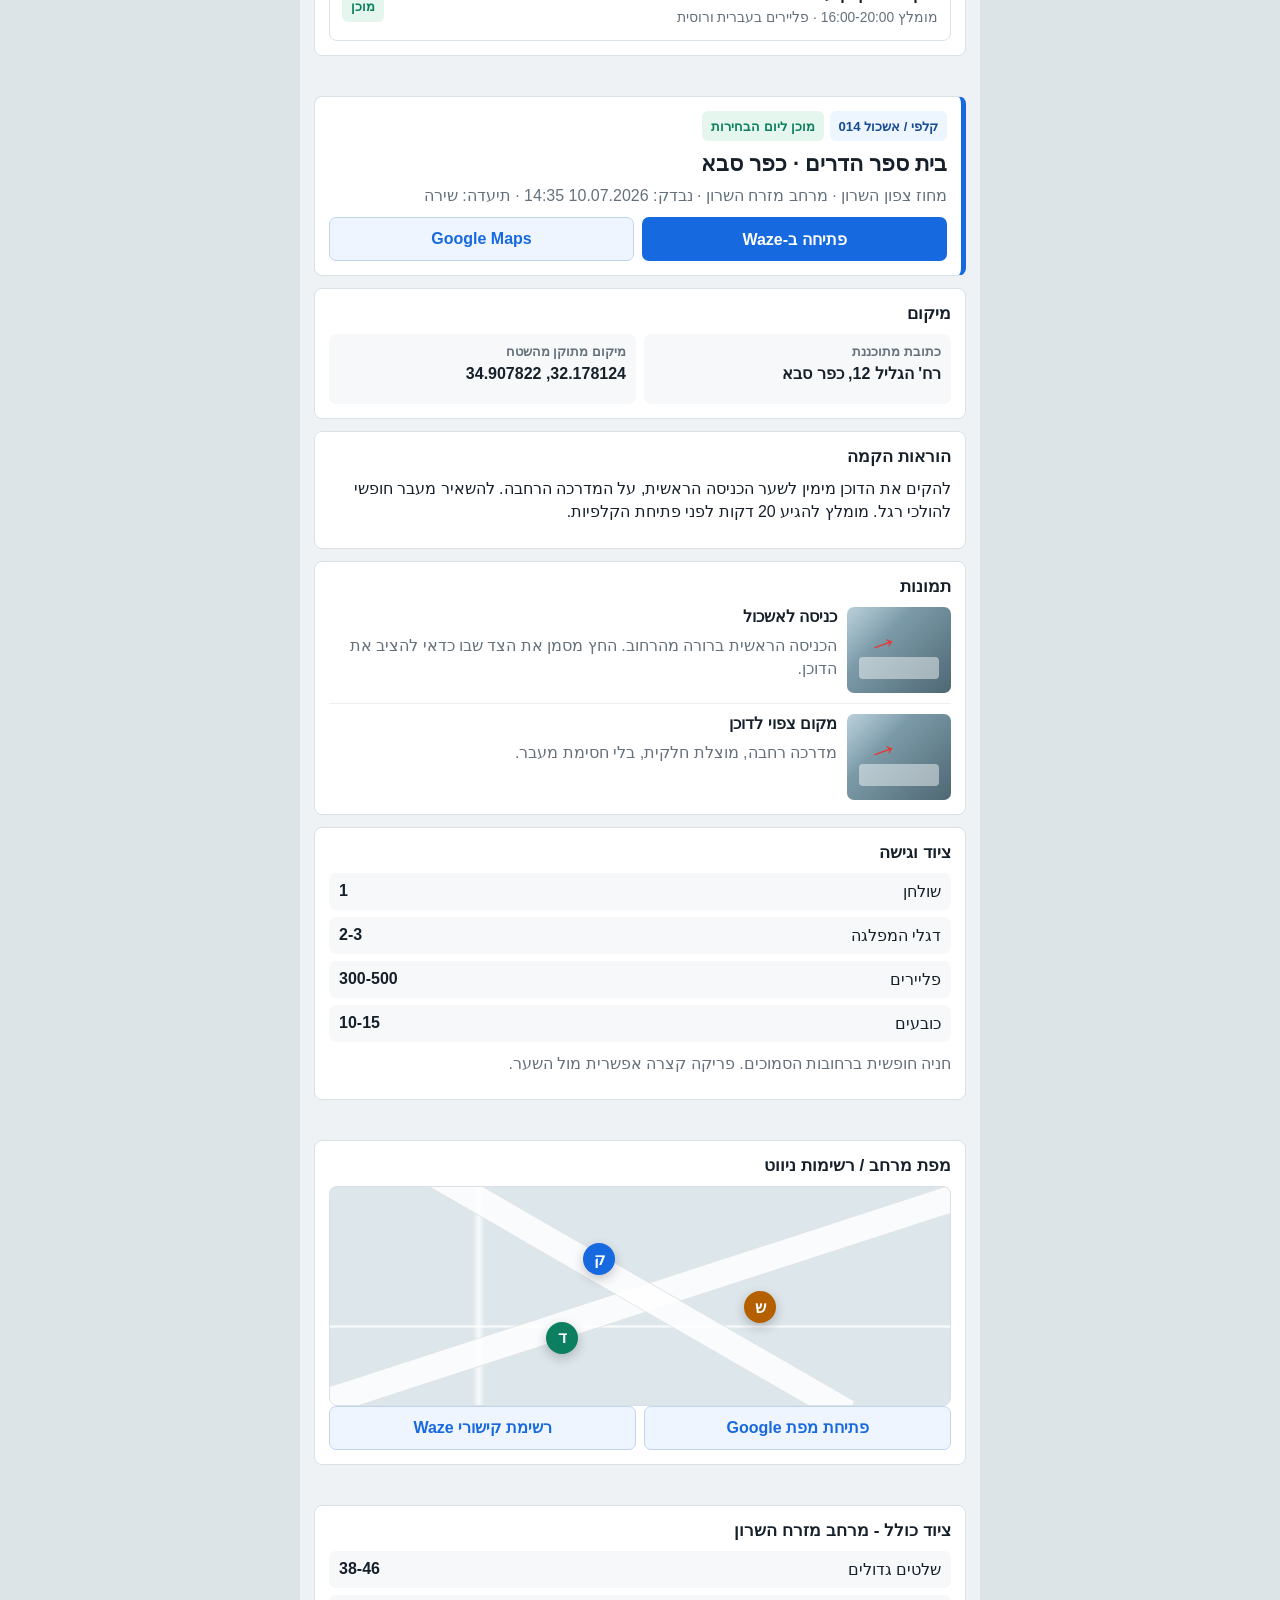
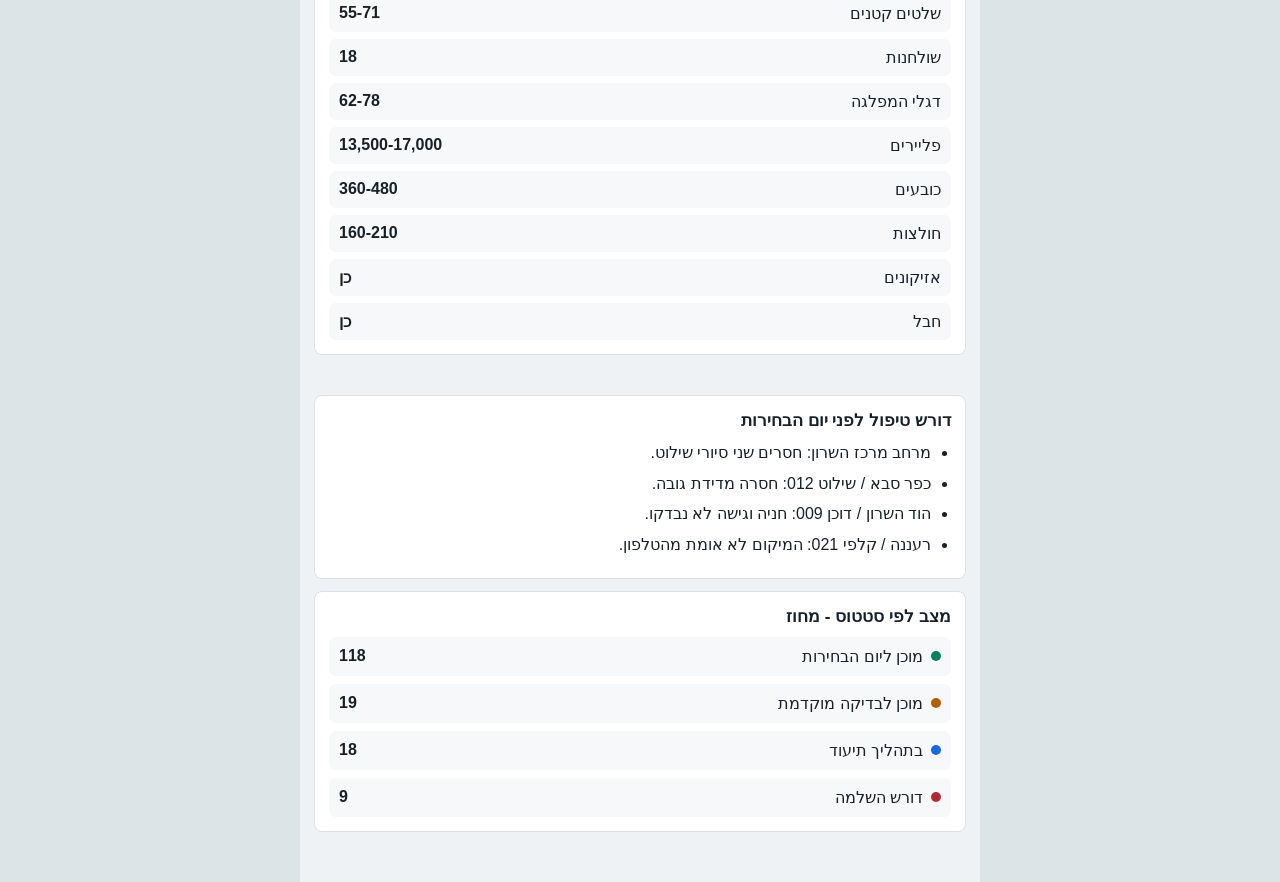
==== commit a6d615fd: "Add district and merhav hierarchy to outputs" ====
--- a/output-mockups.html
+++ b/output-mockups.html
@@ -20,7 +20,6 @@
       --soft-amber: #fff4df;
       --soft-red: #fff0f1;
     }
-
     * { box-sizing: border-box; }
     body {
       margin: 0;
@@ -52,7 +51,7 @@
       font-size: 1.55rem;
       line-height: 1.2;
     }
-    .top-actions {
+    .top-actions, .action-grid {
       display: grid;
       grid-template-columns: 1fr 1fr;
       gap: 8px;
@@ -84,18 +83,11 @@
       border: 1px solid var(--line);
       border-radius: 8px;
     }
-    h2 {
-      margin: 0 0 10px;
-      font-size: 1.08rem;
-    }
-    h3 {
-      margin: 0 0 8px;
-      font-size: 1rem;
-    }
-    p {
-      margin: 0 0 10px;
-      line-height: 1.45;
-    }
+    h2 { margin: 0 0 10px; font-size: 1.08rem; }
+    h3 { margin: 0 0 8px; font-size: 1rem; }
+    p { margin: 0 0 10px; line-height: 1.45; }
+    ul { margin: 0; padding: 0 20px 0 0; line-height: 1.55; }
+    li { margin-bottom: 6px; }
     .muted { color: var(--muted); }
     .stats {
       display: grid;
@@ -103,8 +95,8 @@
       gap: 8px;
     }
     .stat {
+      min-height: 74px;
       padding: 10px 8px;
-      min-height: 74px;
       display: grid;
       align-content: center;
       gap: 4px;
@@ -113,48 +105,8 @@
       background: #fff;
       text-align: center;
     }
-    .stat strong {
-      display: block;
-      font-size: 1.35rem;
-    }
-    .stat span {
-      color: var(--muted);
-      font-size: .82rem;
-    }
-    .ready-list {
-      display: grid;
-      gap: 8px;
-    }
-    .point-button {
-      width: 100%;
-      display: grid;
-      grid-template-columns: 1fr auto;
-      gap: 8px;
-      align-items: center;
-      padding: 12px;
-      border: 1px solid var(--line);
-      border-radius: 8px;
-      background: #fff;
-      color: var(--ink);
-      text-align: right;
-      font: inherit;
-    }
-    .point-button.active {
-      border-color: #86b7f4;
-      background: #f4f8ff;
-    }
-    .point-title {
-      display: block;
-      margin-bottom: 4px;
-      font-weight: 800;
-      line-height: 1.25;
-    }
-    .point-meta {
-      display: block;
-      color: var(--muted);
-      font-size: .86rem;
-      line-height: 1.35;
-    }
+    .stat strong { display: block; font-size: 1.35rem; }
+    .stat span { color: var(--muted); font-size: .82rem; }
     .badge {
       display: inline-grid;
       place-items: center;
@@ -167,23 +119,46 @@
       font-weight: 800;
       white-space: nowrap;
     }
-    .badge.ready {
-      background: var(--soft-green);
-      color: var(--green);
-    }
-    .badge.warn {
-      background: var(--soft-amber);
-      color: var(--amber);
-    }
-    .badge.danger {
-      background: var(--soft-red);
-      color: var(--red);
-    }
-    .point-output { display: none; }
-    .point-output.active { display: block; }
-    .point-head {
-      border-right: 5px solid var(--blue);
-    }
+    .badge.ready { background: var(--soft-green); color: var(--green); }
+    .badge.warn { background: var(--soft-amber); color: var(--amber); }
+    .badge.danger { background: var(--soft-red); color: var(--red); }
+    .list {
+      display: grid;
+      gap: 8px;
+    }
+    .row-button {
+      width: 100%;
+      display: grid;
+      grid-template-columns: 1fr auto;
+      gap: 8px;
+      align-items: center;
+      padding: 12px;
+      border: 1px solid var(--line);
+      border-radius: 8px;
+      background: #fff;
+      color: var(--ink);
+      text-align: right;
+      font: inherit;
+    }
+    .row-button.active {
+      border-color: #86b7f4;
+      background: #f4f8ff;
+    }
+    .row-title {
+      display: block;
+      margin-bottom: 4px;
+      font-weight: 800;
+      line-height: 1.25;
+    }
+    .row-meta {
+      display: block;
+      color: var(--muted);
+      font-size: .86rem;
+      line-height: 1.35;
+    }
+    .panel { display: none; }
+    .panel.active { display: block; }
+    .point-head { border-right: 5px solid var(--blue); }
     .headline-row {
       display: flex;
       flex-wrap: wrap;
@@ -194,12 +169,6 @@
       margin-bottom: 6px;
       font-size: 1.35rem;
       line-height: 1.25;
-    }
-    .action-grid {
-      display: grid;
-      grid-template-columns: 1fr 1fr;
-      gap: 8px;
-      margin-top: 12px;
     }
     .facts {
       display: grid;
@@ -219,10 +188,20 @@
       font-size: .8rem;
       font-weight: 700;
     }
-    .fact strong {
-      display: block;
-      line-height: 1.35;
-    }
+    .fact strong { display: block; line-height: 1.35; }
+    .equipment {
+      display: grid;
+      gap: 7px;
+    }
+    .eq-row {
+      display: grid;
+      grid-template-columns: 1fr auto;
+      gap: 8px;
+      padding: 9px 10px;
+      border-radius: 7px;
+      background: #f6f8f9;
+    }
+    .eq-row strong { white-space: nowrap; }
     .photo-list {
       display: grid;
       gap: 10px;
@@ -235,10 +214,7 @@
       padding-bottom: 10px;
       border-bottom: 1px solid #edf0f2;
     }
-    .photo:last-child {
-      padding-bottom: 0;
-      border-bottom: 0;
-    }
+    .photo:last-child { padding-bottom: 0; border-bottom: 0; }
     .thumb {
       height: 86px;
       border-radius: 7px;
@@ -266,19 +242,6 @@
       font-weight: 900;
       transform: rotate(-20deg);
     }
-    .equipment {
-      display: grid;
-      gap: 7px;
-    }
-    .eq-row {
-      display: grid;
-      grid-template-columns: 1fr auto;
-      gap: 8px;
-      padding: 9px 10px;
-      border-radius: 7px;
-      background: #f6f8f9;
-    }
-    .eq-row strong { white-space: nowrap; }
     .alert {
       border-right: 5px solid var(--amber);
       background: #fffaf1;
@@ -321,10 +284,6 @@
     .pin.polling { background: var(--blue); right: 54%; top: 26%; }
     .pin.signage { background: var(--amber); right: 28%; top: 48%; }
     .pin.booth { background: var(--green); right: 60%; top: 62%; }
-    .summary-grid {
-      display: grid;
-      gap: 8px;
-    }
     .status-row {
       display: grid;
       grid-template-columns: auto 1fr auto;
@@ -343,13 +302,12 @@
     .dot.ready { background: var(--green); }
     .dot.warn { background: var(--amber); }
     .dot.danger { background: var(--red); }
-    ul {
-      margin: 0;
-      padding: 0 20px 0 0;
-      line-height: 1.55;
-    }
-    li { margin-bottom: 6px; }
-
+    .breadcrumb {
+      margin: 0 0 10px;
+      color: var(--muted);
+      font-size: .88rem;
+      font-weight: 700;
+    }
     @media (max-width: 420px) {
       .stats { grid-template-columns: repeat(2, 1fr); }
       .facts { grid-template-columns: 1fr; }
@@ -363,46 +321,146 @@
   <main class="app">
     <header class="top">
       <small>תוצרי תיעוד שטח · יום הבחירות</small>
-      <h1>סיכום צוות כפר סבא</h1>
+      <h1>מחוז צפון השרון</h1>
       <div class="top-actions">
-        <a class="button" href="https://www.google.com/maps/search/?api=1&query=Kfar%20Saba" target="_blank" rel="noopener">מפת צוות</a>
+        <a class="button" href="#merhav-summary">מרחבים במחוז</a>
         <a class="button secondary" href="#equipment">ציוד כולל</a>
       </div>
     </header>
 
     <section class="section">
-      <div class="stats" aria-label="מצב כללי">
-        <div class="stat"><strong>18</strong><span>מוכנות ליום הבחירות</span></div>
-        <div class="stat"><strong>4</strong><span>דורשות השלמה</span></div>
-        <div class="stat"><strong>7</strong><span>בתהליך</span></div>
-        <div class="stat"><strong>3</strong><span>לבדיקה מוקדמת</span></div>
+      <div class="stats" aria-label="מצב כללי במחוז">
+        <div class="stat"><strong>7</strong><span>מרחבים</span></div>
+        <div class="stat"><strong>31</strong><span>יישובים</span></div>
+        <div class="stat"><strong>164</strong><span>נקודות</span></div>
+        <div class="stat"><strong>118</strong><span>מוכנות</span></div>
+      </div>
+    </section>
+
+    <section class="section" id="merhav-summary">
+      <article class="card">
+        <h2>מרחבים במחוז</h2>
+        <p class="muted">זה המסך למוביל המחוז: לראות במהירות איזה מרחב מוכן, איפה חסר מידע, ולאיזה מרחב חסר ציוד.</p>
+        <div class="list">
+          <button class="row-button active" data-merhav="east" type="button">
+            <span><span class="row-title">מרחב מזרח השרון</span><span class="row-meta">5 יישובים · 28 נקודות · 22 מוכנות</span></span>
+            <span class="badge ready">78%</span>
+          </button>
+          <button class="row-button" data-merhav="center" type="button">
+            <span><span class="row-title">מרחב מרכז השרון</span><span class="row-meta">6 יישובים · 34 נקודות · 21 מוכנות</span></span>
+            <span class="badge warn">62%</span>
+          </button>
+          <button class="row-button" data-merhav="coast" type="button">
+            <span><span class="row-title">מרחב חוף השרון</span><span class="row-meta">4 יישובים · 19 נקודות · 17 מוכנות</span></span>
+            <span class="badge ready">89%</span>
+          </button>
+          <button class="row-button" data-merhav="south" type="button">
+            <span><span class="row-title">מרחב דרום השרון</span><span class="row-meta">5 יישובים · 26 נקודות · 15 מוכנות</span></span>
+            <span class="badge warn">58%</span>
+          </button>
+          <button class="row-button" data-merhav="north" type="button">
+            <span><span class="row-title">מרחב צפון השרון</span><span class="row-meta">3 יישובים · 16 נקודות · 14 מוכנות</span></span>
+            <span class="badge ready">87%</span>
+          </button>
+          <button class="row-button" data-merhav="rural" type="button">
+            <span><span class="row-title">מרחב יישובים כפריים</span><span class="row-meta">5 יישובים · 23 נקודות · 16 מוכנות</span></span>
+            <span class="badge warn">70%</span>
+          </button>
+          <button class="row-button" data-merhav="backup" type="button">
+            <span><span class="row-title">מרחב גיבוי ותנועה</span><span class="row-meta">3 יישובים · 18 נקודות · 13 מוכנות</span></span>
+            <span class="badge warn">72%</span>
+          </button>
+        </div>
+      </article>
+    </section>
+
+    <section class="section">
+      <div class="panel active" id="merhav-east">
+        <article class="card">
+          <div class="breadcrumb">מחוז צפון השרון / מרחב מזרח השרון</div>
+          <h2>יישובים במרחב מזרח השרון</h2>
+          <div class="list">
+            <button class="row-button active" data-settlement="kfar-saba" type="button">
+              <span><span class="row-title">כפר סבא</span><span class="row-meta">11 נקודות · 8 מוכנות · 2 בתהליך · 1 דורשת השלמה</span></span>
+              <span class="badge ready">מוביל: נועה</span>
+            </button>
+            <button class="row-button" data-settlement="hod-hasharon" type="button">
+              <span><span class="row-title">הוד השרון</span><span class="row-meta">7 נקודות · 5 מוכנות · חסרה בדיקת שילוט</span></span>
+              <span class="badge warn">למעקב</span>
+            </button>
+            <button class="row-button" data-settlement="raanana" type="button">
+              <span><span class="row-title">רעננה</span><span class="row-meta">10 נקודות · 9 מוכנות · דוכן אחד בתהליך</span></span>
+              <span class="badge ready">כמעט סגור</span>
+            </button>
+          </div>
+        </article>
+      </div>
+
+      <div class="panel" id="merhav-center">
+        <article class="card alert">
+          <div class="breadcrumb">מחוז צפון השרון / מרחב מרכז השרון</div>
+          <h2>מרחב מרכז השרון</h2>
+          <p>במוקאפ הזה פירוט היישובים מוצג רק למרחב מזרח השרון. במוצר האמיתי כל מרחב ייפתח באותה צורה.</p>
+        </article>
+      </div>
+
+      <div class="panel" id="merhav-coast">
+        <article class="card">
+          <div class="breadcrumb">מחוז צפון השרון / מרחב חוף השרון</div>
+          <h2>מרחב חוף השרון</h2>
+          <p>מצב טוב יחסית. נדרש בעיקר לוודא ציוד שילוט.</p>
+        </article>
+      </div>
+
+      <div class="panel" id="merhav-south">
+        <article class="card alert">
+          <div class="breadcrumb">מחוז צפון השרון / מרחב דרום השרון</div>
+          <h2>מרחב דרום השרון</h2>
+          <p>כאן יש יותר נקודות להשלמה ולכן המרחב מקבל סימון צהוב בסיכום המחוז.</p>
+        </article>
+      </div>
+
+      <div class="panel" id="merhav-north">
+        <article class="card">
+          <div class="breadcrumb">מחוז צפון השרון / מרחב צפון השרון</div>
+          <h2>מרחב צפון השרון</h2>
+          <p>מרחב קטן יחסית, רוב הנקודות מוכנות.</p>
+        </article>
+      </div>
+
+      <div class="panel" id="merhav-rural">
+        <article class="card alert">
+          <div class="breadcrumb">מחוז צפון השרון / מרחב יישובים כפריים</div>
+          <h2>מרחב יישובים כפריים</h2>
+          <p>נדרש דגש על זמני נסיעה וציוד משותף בין יישובים.</p>
+        </article>
+      </div>
+
+      <div class="panel" id="merhav-backup">
+        <article class="card alert">
+          <div class="breadcrumb">מחוז צפון השרון / מרחב גיבוי ותנועה</div>
+          <h2>מרחב גיבוי ותנועה</h2>
+          <p>מרחב שמרכז נקודות תגבור, שילוט נייד ודוכנים שנפתחים לפי צורך.</p>
+        </article>
       </div>
     </section>
 
     <section class="section">
       <article class="card">
-        <h2>נקודות מוכנות לפתיחה</h2>
+        <div class="breadcrumb">מחוז צפון השרון / מרחב מזרח השרון / כפר סבא</div>
+        <h2>נקודות מוכנות לפתיחה בכפר סבא</h2>
         <p class="muted">ביום הבחירות צוות השטח פותח נקודה מהרשימה ומקבל דף תפעול קצר עם ניווט, ציוד, תמונות והערות.</p>
-        <div class="ready-list">
-          <button class="point-button active" data-point="polling" type="button">
-            <span>
-              <span class="point-title">קלפי / אשכול 014 · בית ספר הדרים</span>
-              <span class="point-meta">מיקום אומת בשטח · דוכן בכניסה הראשית</span>
-            </span>
+        <div class="list">
+          <button class="row-button active point-button" data-point="polling" type="button">
+            <span><span class="row-title">קלפי / אשכול 014 · בית ספר הדרים</span><span class="row-meta">מיקום אומת בשטח · דוכן בכניסה הראשית</span></span>
             <span class="badge ready">מוכן</span>
           </button>
-          <button class="point-button" data-point="signage" type="button">
-            <span>
-              <span class="point-title">שילוט 008 · צומת ויצמן</span>
-              <span class="point-meta">חשיבות 2 · דרושים שני אנשים ואזיקונים</span>
-            </span>
+          <button class="row-button point-button" data-point="signage" type="button">
+            <span><span class="row-title">שילוט 008 · צומת ויצמן</span><span class="row-meta">חשיבות 2 · דרושים שני אנשים ואזיקונים</span></span>
             <span class="badge ready">מוכן</span>
           </button>
-          <button class="point-button" data-point="booth" type="button">
-            <span>
-              <span class="point-title">דוכן 006 · קניון ערים</span>
-              <span class="point-meta">מומלץ 16:00-20:00 · פליירים בעברית ורוסית</span>
-            </span>
+          <button class="row-button point-button" data-point="booth" type="button">
+            <span><span class="row-title">דוכן 006 · קניון ערים</span><span class="row-meta">מומלץ 16:00-20:00 · פליירים בעברית ורוסית</span></span>
             <span class="badge ready">מוכן</span>
           </button>
         </div>
@@ -410,14 +468,14 @@
     </section>
 
     <section class="section" aria-live="polite">
-      <div class="point-output active" id="point-polling">
+      <div class="panel active point-output" id="point-polling">
         <article class="card point-head">
           <div class="headline-row">
             <span class="badge">קלפי / אשכול 014</span>
             <span class="badge ready">מוכן ליום הבחירות</span>
           </div>
           <h2>בית ספר הדרים · כפר סבא</h2>
-          <p class="muted">נבדק לאחרונה: 10.07.2026 14:35 · תיעדה: שירה · אושר על ידי מוביל הצוות</p>
+          <p class="muted">מחוז צפון השרון · מרחב מזרח השרון · נבדק: 10.07.2026 14:35 · תיעדה: שירה</p>
           <div class="action-grid">
             <a class="button" href="https://www.waze.com/ul?q=%D7%91%D7%99%D7%AA%20%D7%A1%D7%A4%D7%A8%20%D7%94%D7%93%D7%A8%D7%99%D7%9D%20%D7%9B%D7%A4%D7%A8%20%D7%A1%D7%91%D7%90&navigate=yes" target="_blank" rel="noopener">פתיחה ב-Waze</a>
             <a class="button secondary" href="https://www.google.com/maps/search/?api=1&query=%D7%91%D7%99%D7%AA%20%D7%A1%D7%A4%D7%A8%20%D7%94%D7%93%D7%A8%D7%99%D7%9D%20%D7%9B%D7%A4%D7%A8%20%D7%A1%D7%91%D7%90" target="_blank" rel="noopener">Google Maps</a>
@@ -453,14 +511,14 @@
         </article>
       </div>
 
-      <div class="point-output" id="point-signage">
+      <div class="panel point-output" id="point-signage">
         <article class="card point-head">
           <div class="headline-row">
             <span class="badge">שילוט 008</span>
             <span class="badge ready">מוכן ליום הבחירות</span>
           </div>
           <h2>צומת ויצמן · כפר סבא</h2>
-          <p class="muted">חשיבות: 2 · נבדק לאחרונה: 10.07.2026 15:10 · תיעד: דניאל</p>
+          <p class="muted">מחוז צפון השרון · מרחב מזרח השרון · חשיבות: 2 · תיעד: דניאל</p>
           <div class="action-grid">
             <a class="button" href="https://www.waze.com/ul?q=%D7%A6%D7%95%D7%9E%D7%AA%20%D7%95%D7%99%D7%A6%D7%9E%D7%9F%20%D7%9B%D7%A4%D7%A8%20%D7%A1%D7%91%D7%90&navigate=yes" target="_blank" rel="noopener">פתיחה ב-Waze</a>
             <a class="button secondary" href="https://www.google.com/maps/search/?api=1&query=%D7%A6%D7%95%D7%9E%D7%AA%20%D7%95%D7%99%D7%A6%D7%9E%D7%9F%20%D7%9B%D7%A4%D7%A8%20%D7%A1%D7%91%D7%90" target="_blank" rel="noopener">Google Maps</a>
@@ -487,23 +545,16 @@
           <h2>סיכון / תחרות על מקום</h2>
           <p>בינוני. ייתכן שמפלגות אחרות ישתמשו באותה גדר. מומלץ לתלות מוקדם ולבדוק שוב בצהריים.</p>
         </article>
-        <article class="card">
-          <h2>תמונות</h2>
-          <div class="photo-list">
-            <div class="photo"><div class="thumb"></div><div><h3>מבט מרחוק</h3><p class="muted">מראה הנראות מהכביש הראשי.</p></div></div>
-            <div class="photo"><div class="thumb"></div><div><h3>מקום תלייה מקרוב</h3><p class="muted">החץ מסמן את מסילת הגדר המתאימה לאזיקונים.</p></div></div>
-          </div>
-        </article>
-      </div>
-
-      <div class="point-output" id="point-booth">
+      </div>
+
+      <div class="panel point-output" id="point-booth">
         <article class="card point-head">
           <div class="headline-row">
             <span class="badge">דוכן 006</span>
             <span class="badge ready">מוכן ליום הבחירות</span>
           </div>
           <h2>קניון ערים · כפר סבא</h2>
-          <p class="muted">חשיבות: 1 · נבדק לאחרונה: 10.07.2026 16:20 · תיעדה: מאיה</p>
+          <p class="muted">מחוז צפון השרון · מרחב מזרח השרון · חשיבות: 1 · תיעדה: מאיה</p>
           <div class="action-grid">
             <a class="button" href="https://www.waze.com/ul?q=%D7%A7%D7%A0%D7%99%D7%95%D7%9F%20%D7%A2%D7%A8%D7%99%D7%9D%20%D7%9B%D7%A4%D7%A8%20%D7%A1%D7%91%D7%90&navigate=yes" target="_blank" rel="noopener">פתיחה ב-Waze</a>
             <a class="button secondary" href="https://www.google.com/maps/search/?api=1&query=%D7%A7%D7%A0%D7%99%D7%95%D7%9F%20%D7%A2%D7%A8%D7%99%D7%9D%20%D7%9B%D7%A4%D7%A8%20%D7%A1%D7%91%D7%90" target="_blank" rel="noopener">Google Maps</a>
@@ -532,7 +583,7 @@
 
     <section class="section">
       <article class="card">
-        <h2>מפת צוות / רשימות ניווט</h2>
+        <h2>מפת מרחב / רשימות ניווט</h2>
         <div class="mini-map">
           <div class="road one"></div>
           <div class="road two"></div>
@@ -549,15 +600,15 @@
 
     <section class="section" id="equipment">
       <article class="card">
-        <h2>ציוד כולל לצוות</h2>
+        <h2>ציוד כולל - מרחב מזרח השרון</h2>
         <div class="equipment">
-          <div class="eq-row"><span>שלטים גדולים</span><strong>12-15</strong></div>
-          <div class="eq-row"><span>שלטים קטנים</span><strong>18-24</strong></div>
-          <div class="eq-row"><span>שולחנות</span><strong>6</strong></div>
-          <div class="eq-row"><span>דגלי המפלגה</span><strong>20-26</strong></div>
-          <div class="eq-row"><span>פליירים</span><strong>4,500-5,700</strong></div>
-          <div class="eq-row"><span>כובעים</span><strong>120-160</strong></div>
-          <div class="eq-row"><span>חולצות</span><strong>55-70</strong></div>
+          <div class="eq-row"><span>שלטים גדולים</span><strong>38-46</strong></div>
+          <div class="eq-row"><span>שלטים קטנים</span><strong>55-71</strong></div>
+          <div class="eq-row"><span>שולחנות</span><strong>18</strong></div>
+          <div class="eq-row"><span>דגלי המפלגה</span><strong>62-78</strong></div>
+          <div class="eq-row"><span>פליירים</span><strong>13,500-17,000</strong></div>
+          <div class="eq-row"><span>כובעים</span><strong>360-480</strong></div>
+          <div class="eq-row"><span>חולצות</span><strong>160-210</strong></div>
           <div class="eq-row"><span>אזיקונים</span><strong>כן</strong></div>
           <div class="eq-row"><span>חבל</span><strong>כן</strong></div>
         </div>
@@ -568,33 +619,44 @@
       <article class="card danger">
         <h2>דורש טיפול לפני יום הבחירות</h2>
         <ul>
-          <li>שילוט 012: חסרה מדידת גובה.</li>
-          <li>דוכן 009: חניה וגישה לא נבדקו.</li>
-          <li>קלפי 021: המיקום לא אומת מהטלפון.</li>
+          <li>מרחב מרכז השרון: חסרים שני סיורי שילוט.</li>
+          <li>כפר סבא / שילוט 012: חסרה מדידת גובה.</li>
+          <li>הוד השרון / דוכן 009: חניה וגישה לא נבדקו.</li>
+          <li>רעננה / קלפי 021: המיקום לא אומת מהטלפון.</li>
         </ul>
       </article>
       <article class="card">
-        <h2>מצב לפי סטטוס</h2>
-        <div class="summary-grid">
-          <div class="status-row"><span class="dot ready"></span><span>מוכן ליום הבחירות</span><strong>18</strong></div>
-          <div class="status-row"><span class="dot warn"></span><span>מוכן לבדיקה מוקדמת</span><strong>3</strong></div>
-          <div class="status-row"><span class="dot"></span><span>בתהליך תיעוד</span><strong>7</strong></div>
-          <div class="status-row"><span class="dot danger"></span><span>דורש השלמה</span><strong>4</strong></div>
+        <h2>מצב לפי סטטוס - מחוז</h2>
+        <div class="list">
+          <div class="status-row"><span class="dot ready"></span><span>מוכן ליום הבחירות</span><strong>118</strong></div>
+          <div class="status-row"><span class="dot warn"></span><span>מוכן לבדיקה מוקדמת</span><strong>19</strong></div>
+          <div class="status-row"><span class="dot"></span><span>בתהליך תיעוד</span><strong>18</strong></div>
+          <div class="status-row"><span class="dot danger"></span><span>דורש השלמה</span><strong>9</strong></div>
         </div>
       </article>
     </section>
   </main>
 
   <script>
-    const buttons = document.querySelectorAll(".point-button");
-    const outputs = document.querySelectorAll(".point-output");
-
-    buttons.forEach((button) => {
+    function activate(buttons, panels, keyName, prefix, clicked) {
+      buttons.forEach((item) => item.classList.remove("active"));
+      panels.forEach((item) => item.classList.remove("active"));
+      clicked.classList.add("active");
+      const target = document.getElementById(`${prefix}-${clicked.dataset[keyName]}`);
+      if (target) target.classList.add("active");
+    }
+
+    const merhavButtons = document.querySelectorAll("[data-merhav]");
+    const merhavPanels = document.querySelectorAll("[id^='merhav-']");
+    merhavButtons.forEach((button) => {
+      button.addEventListener("click", () => activate(merhavButtons, merhavPanels, "merhav", "merhav", button));
+    });
+
+    const pointButtons = document.querySelectorAll(".point-button");
+    const pointPanels = document.querySelectorAll(".point-output");
+    pointButtons.forEach((button) => {
       button.addEventListener("click", () => {
-        buttons.forEach((item) => item.classList.remove("active"));
-        outputs.forEach((item) => item.classList.remove("active"));
-        button.classList.add("active");
-        document.getElementById(`point-${button.dataset.point}`).classList.add("active");
+        activate(pointButtons, pointPanels, "point", "point", button);
         document.getElementById(`point-${button.dataset.point}`).scrollIntoView({ behavior: "smooth", block: "start" });
       });
     });
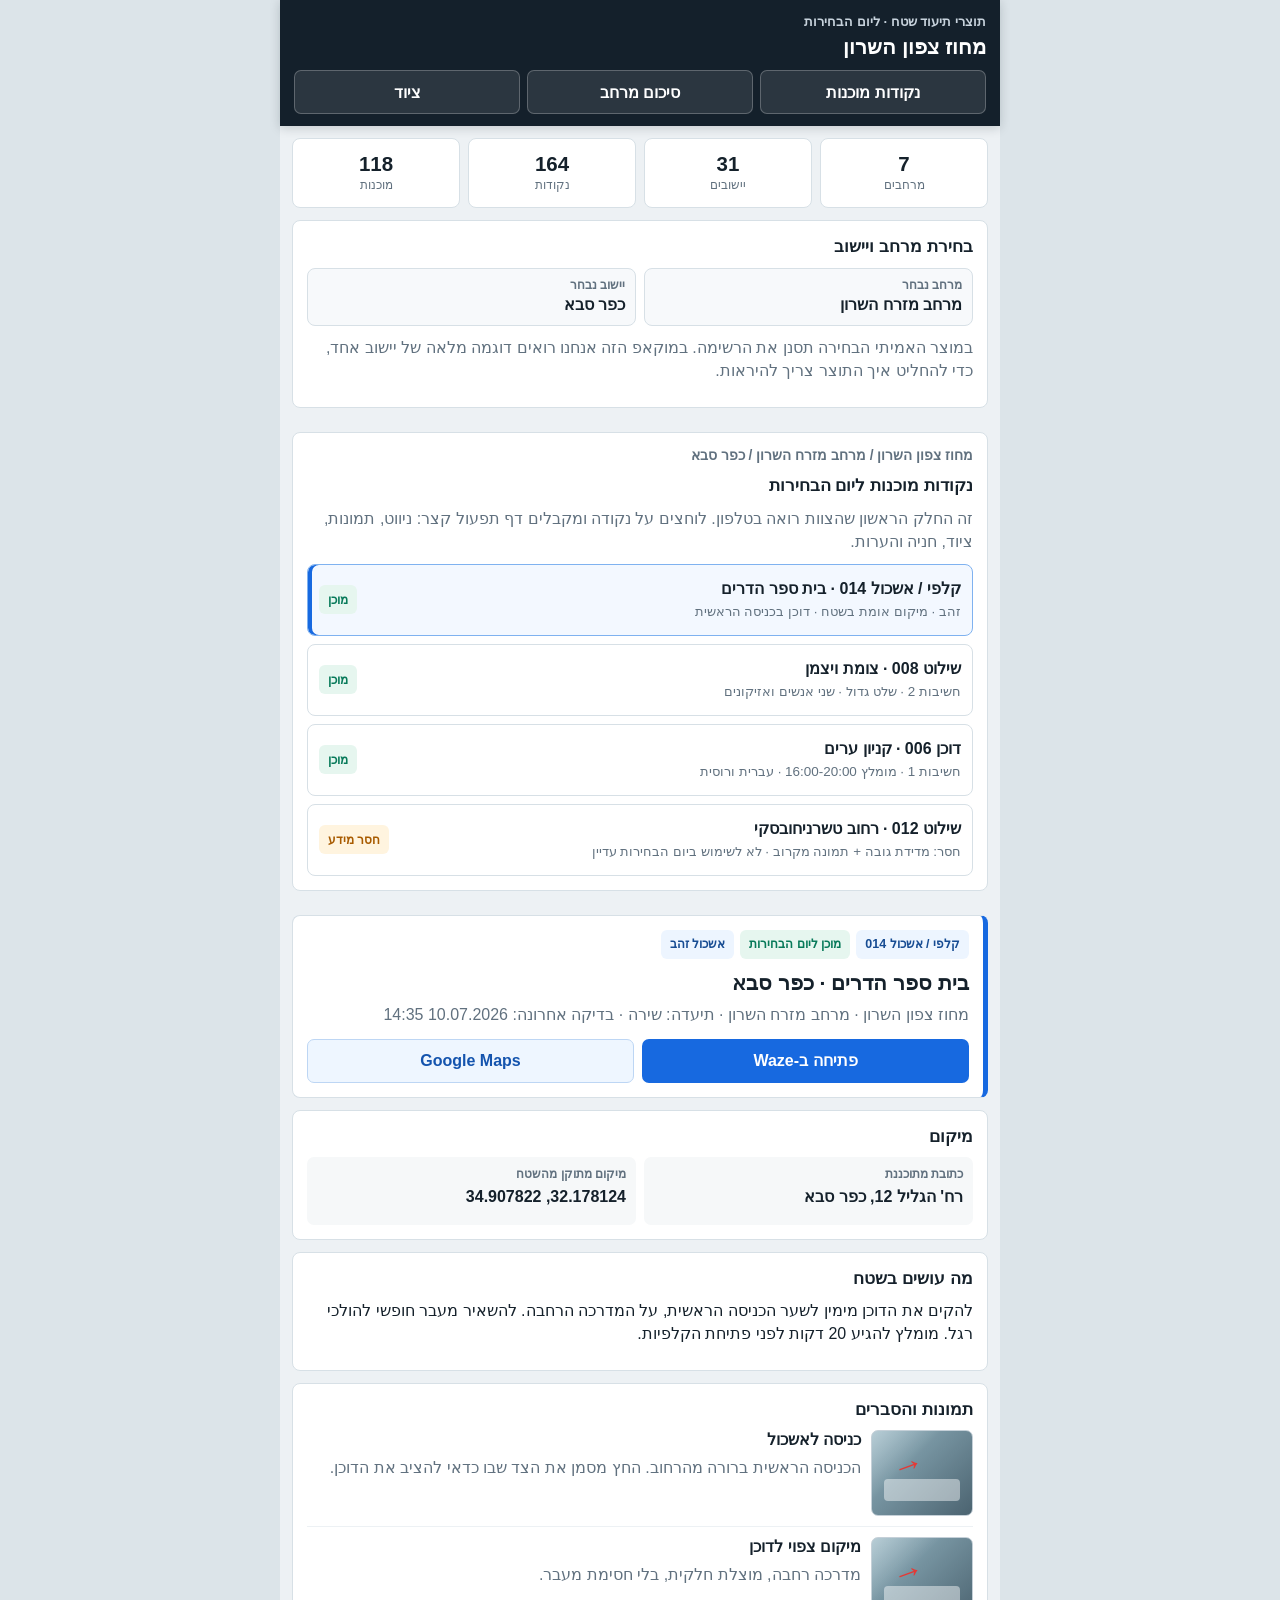
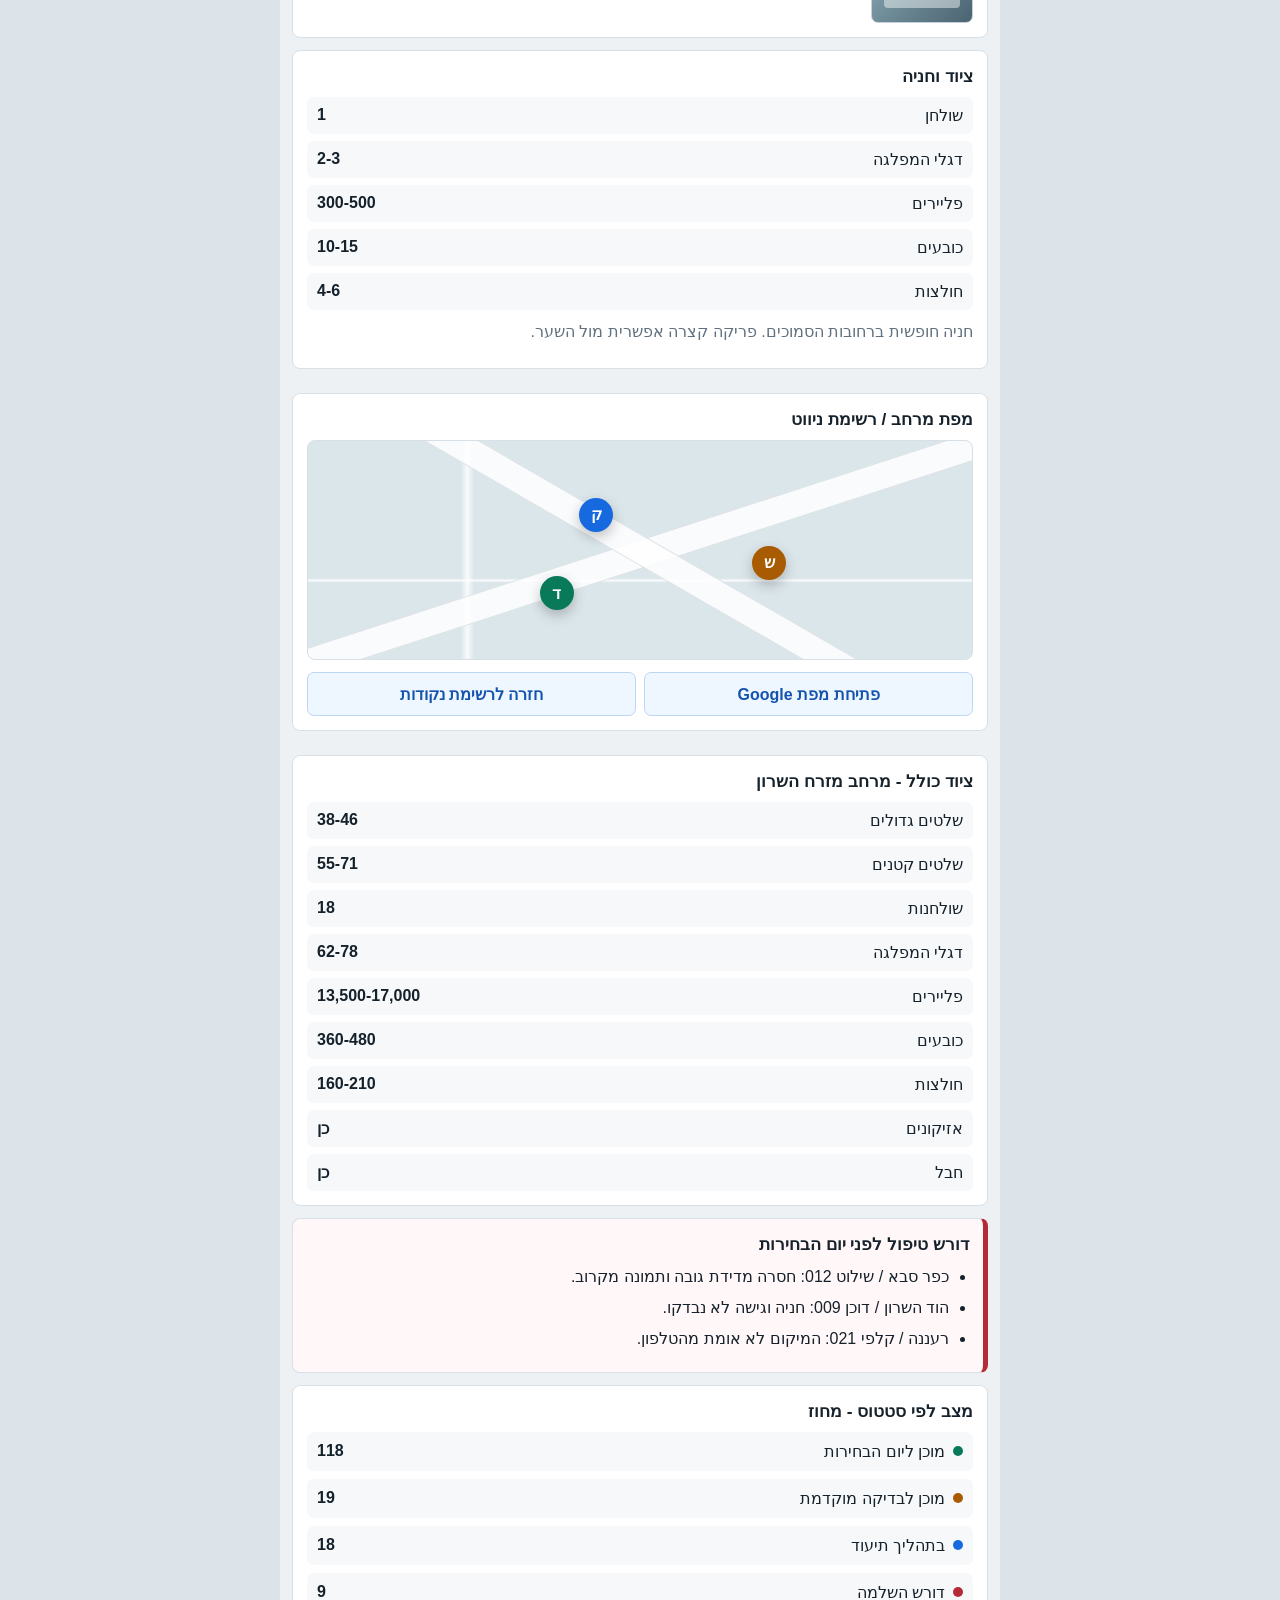
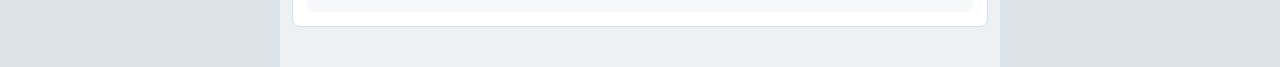
==== commit c226d940: "Refine phase 1 Hebrew output mockups" ====
--- a/output-mockups.html
+++ b/output-mockups.html
@@ -6,76 +6,105 @@
   <title>תוצרי תיעוד שטח</title>
   <style>
     :root {
-      --ink: #16202a;
-      --muted: #64717c;
-      --bg: #eef2f4;
+      --ink: #15212b;
+      --muted: #61717f;
+      --bg: #edf1f4;
       --surface: #ffffff;
-      --line: #d9e1e6;
+      --line: #d7e0e6;
       --blue: #1769e0;
-      --green: #0b7f5f;
-      --amber: #b45f00;
+      --green: #087a5a;
+      --amber: #a85b00;
       --red: #b42b36;
       --soft-blue: #edf5ff;
-      --soft-green: #e5f6ee;
+      --soft-green: #e6f6ef;
       --soft-amber: #fff4df;
       --soft-red: #fff0f1;
     }
+
     * { box-sizing: border-box; }
+
     body {
       margin: 0;
-      background: #dde4e8;
+      background: #dce4e9;
       color: var(--ink);
       font-family: Arial, "Noto Sans Hebrew", sans-serif;
     }
-    button, a { -webkit-tap-highlight-color: transparent; }
+
+    button, a {
+      -webkit-tap-highlight-color: transparent;
+      font: inherit;
+    }
+
     .app {
-      max-width: 680px;
+      max-width: 720px;
       min-height: 100vh;
       margin: 0 auto;
       background: var(--bg);
-      padding-bottom: 24px;
-    }
+      padding-bottom: 28px;
+    }
+
     .top {
-      padding: 18px 16px 16px;
-      background: #17202a;
+      position: sticky;
+      top: 0;
+      z-index: 10;
+      padding: 14px 14px 12px;
+      background: #14202b;
       color: #fff;
-    }
-    .top small {
+      box-shadow: 0 2px 10px rgba(12, 25, 36, .18);
+    }
+
+    .kicker {
       display: block;
-      margin-bottom: 6px;
-      color: #c7d0d8;
-      font-weight: 700;
-    }
+      margin-bottom: 5px;
+      color: #c7d2dc;
+      font-size: .82rem;
+      font-weight: 800;
+    }
+
+    h1, h2, h3, p { margin-top: 0; }
+
     .top h1 {
-      margin: 0 0 12px;
-      font-size: 1.55rem;
-      line-height: 1.2;
-    }
-    .top-actions, .action-grid {
-      display: grid;
-      grid-template-columns: 1fr 1fr;
-      gap: 8px;
-    }
+      margin-bottom: 10px;
+      font-size: 1.32rem;
+      line-height: 1.25;
+      letter-spacing: 0;
+    }
+
+    .quick-nav {
+      display: grid;
+      grid-template-columns: repeat(3, 1fr);
+      gap: 7px;
+    }
+
     .button {
       display: grid;
       place-items: center;
       min-height: 44px;
-      padding: 10px;
+      padding: 10px 12px;
       border: 0;
       border-radius: 7px;
       background: var(--blue);
       color: #fff;
       text-decoration: none;
-      font: inherit;
+      text-align: center;
       font-weight: 800;
-      text-align: center;
-    }
+      line-height: 1.2;
+    }
+
     .button.secondary {
-      background: #eef5ff;
-      color: var(--blue);
-      border: 1px solid #bfd5f2;
-    }
-    .section { padding: 14px; }
+      background: #eef6ff;
+      color: #1454ae;
+      border: 1px solid #bdd6f4;
+    }
+
+    .button.ghost {
+      background: rgba(255,255,255,.1);
+      color: #fff;
+      border: 1px solid rgba(255,255,255,.24);
+    }
+
+    .section { padding: 12px 12px 0; }
+
     .card {
       margin-bottom: 12px;
       padding: 14px;
@@ -83,116 +112,269 @@
       border: 1px solid var(--line);
       border-radius: 8px;
     }
-    h2 { margin: 0 0 10px; font-size: 1.08rem; }
-    h3 { margin: 0 0 8px; font-size: 1rem; }
-    p { margin: 0 0 10px; line-height: 1.45; }
-    ul { margin: 0; padding: 0 20px 0 0; line-height: 1.55; }
-    li { margin-bottom: 6px; }
+
+    .card.alert {
+      border-right: 5px solid var(--amber);
+      background: #fffaf1;
+    }
+
+    .card.danger {
+      border-right: 5px solid var(--red);
+      background: #fff7f8;
+    }
+
+    h2 {
+      margin-bottom: 10px;
+      font-size: 1.08rem;
+      line-height: 1.28;
+      letter-spacing: 0;
+    }
+
+    h3 {
+      margin-bottom: 6px;
+      font-size: .98rem;
+      line-height: 1.28;
+      letter-spacing: 0;
+    }
+
+    p {
+      margin-bottom: 10px;
+      line-height: 1.48;
+    }
+
     .muted { color: var(--muted); }
+
+    .breadcrumb {
+      margin-bottom: 9px;
+      color: var(--muted);
+      font-size: .86rem;
+      font-weight: 800;
+      line-height: 1.35;
+    }
+
     .stats {
       display: grid;
       grid-template-columns: repeat(4, 1fr);
       gap: 8px;
     }
+
     .stat {
-      min-height: 74px;
-      padding: 10px 8px;
+      min-height: 70px;
       display: grid;
       align-content: center;
-      gap: 4px;
+      gap: 3px;
+      padding: 9px 7px;
       border: 1px solid var(--line);
       border-radius: 8px;
       background: #fff;
       text-align: center;
     }
-    .stat strong { display: block; font-size: 1.35rem; }
-    .stat span { color: var(--muted); font-size: .82rem; }
-    .badge {
-      display: inline-grid;
-      place-items: center;
-      min-height: 30px;
-      padding: 6px 9px;
-      border-radius: 6px;
-      background: var(--soft-blue);
-      color: #174c93;
-      font-size: .82rem;
+
+    .stat strong {
+      display: block;
+      font-size: 1.28rem;
+      line-height: 1;
+    }
+
+    .stat span {
+      color: var(--muted);
+      font-size: .78rem;
+      line-height: 1.2;
+    }
+
+    .toolbar {
+      display: grid;
+      grid-template-columns: 1fr 1fr;
+      gap: 8px;
+      margin-bottom: 10px;
+    }
+
+    .selectish {
+      display: grid;
+      gap: 3px;
+      min-height: 58px;
+      padding: 9px 10px;
+      border: 1px solid var(--line);
+      border-radius: 8px;
+      background: #f7f9fb;
+    }
+
+    .selectish small {
+      color: var(--muted);
+      font-size: .76rem;
       font-weight: 800;
-      white-space: nowrap;
-    }
-    .badge.ready { background: var(--soft-green); color: var(--green); }
-    .badge.warn { background: var(--soft-amber); color: var(--amber); }
-    .badge.danger { background: var(--soft-red); color: var(--red); }
+    }
+
+    .selectish strong { line-height: 1.25; }
+
     .list {
       display: grid;
       gap: 8px;
     }
+
     .row-button {
       width: 100%;
       display: grid;
       grid-template-columns: 1fr auto;
+      align-items: center;
       gap: 8px;
-      align-items: center;
-      padding: 12px;
+      min-height: 72px;
+      padding: 11px;
       border: 1px solid var(--line);
       border-radius: 8px;
       background: #fff;
       color: var(--ink);
       text-align: right;
-      font: inherit;
-    }
+    }
+
     .row-button.active {
-      border-color: #86b7f4;
-      background: #f4f8ff;
-    }
+      border-color: #7fb2f0;
+      background: #f3f8ff;
+      box-shadow: inset 4px 0 0 var(--blue);
+    }
+
     .row-title {
       display: block;
       margin-bottom: 4px;
-      font-weight: 800;
+      font-weight: 900;
       line-height: 1.25;
     }
+
     .row-meta {
       display: block;
       color: var(--muted);
-      font-size: .86rem;
+      font-size: .84rem;
       line-height: 1.35;
     }
+
+    .badge {
+      display: inline-grid;
+      place-items: center;
+      min-height: 29px;
+      padding: 6px 9px;
+      border-radius: 6px;
+      background: var(--soft-blue);
+      color: #174c93;
+      font-size: .78rem;
+      font-weight: 900;
+      line-height: 1.15;
+      white-space: nowrap;
+    }
+
+    .badge.ready { background: var(--soft-green); color: var(--green); }
+    .badge.warn { background: var(--soft-amber); color: var(--amber); }
+    .badge.danger { background: var(--soft-red); color: var(--red); }
+
     .panel { display: none; }
     .panel.active { display: block; }
-    .point-head { border-right: 5px solid var(--blue); }
+
+    .point-head {
+      border-right: 5px solid var(--blue);
+    }
+
     .headline-row {
       display: flex;
       flex-wrap: wrap;
       gap: 6px;
       margin-bottom: 10px;
     }
+
     .point-head h2 {
-      margin-bottom: 6px;
-      font-size: 1.35rem;
-      line-height: 1.25;
-    }
-    .facts {
+      margin-bottom: 7px;
+      font-size: 1.32rem;
+    }
+
+    .actions {
       display: grid;
       grid-template-columns: 1fr 1fr;
       gap: 8px;
-    }
+      margin-top: 12px;
+    }
+
+    .facts {
+      display: grid;
+      grid-template-columns: 1fr 1fr;
+      gap: 8px;
+    }
+
     .fact {
-      min-height: 70px;
+      min-height: 68px;
       padding: 10px;
       border-radius: 7px;
       background: #f6f8f9;
     }
+
     .fact small {
       display: block;
       margin-bottom: 4px;
       color: var(--muted);
-      font-size: .8rem;
-      font-weight: 700;
-    }
-    .fact strong { display: block; line-height: 1.35; }
+      font-size: .78rem;
+      font-weight: 800;
+      line-height: 1.25;
+    }
+
+    .fact strong {
+      display: block;
+      line-height: 1.35;
+    }
+
+    .photo-list {
+      display: grid;
+      gap: 10px;
+    }
+
+    .photo {
+      display: grid;
+      grid-template-columns: 102px 1fr;
+      gap: 10px;
+      align-items: start;
+      padding-bottom: 10px;
+      border-bottom: 1px solid #edf1f4;
+    }
+
+    .photo:last-child {
+      padding-bottom: 0;
+      border-bottom: 0;
+    }
+
+    .thumb {
+      position: relative;
+      height: 86px;
+      overflow: hidden;
+      border-radius: 7px;
+      border: 1px solid #c5d0d8;
+      background:
+        linear-gradient(135deg, rgba(255,255,255,.35), rgba(255,255,255,0) 38%),
+        linear-gradient(135deg, #92b3c0, #4b6370);
+    }
+
+    .thumb:before {
+      content: "";
+      position: absolute;
+      right: 12px;
+      left: 12px;
+      bottom: 14px;
+      height: 22px;
+      border-radius: 4px;
+      background: rgba(255,255,255,.45);
+    }
+
+    .thumb:after {
+      content: "→";
+      position: absolute;
+      left: 20px;
+      top: 16px;
+      color: #e53935;
+      font-size: 2rem;
+      font-weight: 900;
+      transform: rotate(-20deg);
+    }
+
     .equipment {
       display: grid;
       gap: 7px;
     }
+
     .eq-row {
       display: grid;
       grid-template-columns: 1fr auto;
@@ -201,89 +383,9 @@
       border-radius: 7px;
       background: #f6f8f9;
     }
+
     .eq-row strong { white-space: nowrap; }
-    .photo-list {
-      display: grid;
-      gap: 10px;
-    }
-    .photo {
-      display: grid;
-      grid-template-columns: 104px 1fr;
-      gap: 10px;
-      align-items: start;
-      padding-bottom: 10px;
-      border-bottom: 1px solid #edf0f2;
-    }
-    .photo:last-child { padding-bottom: 0; border-bottom: 0; }
-    .thumb {
-      height: 86px;
-      border-radius: 7px;
-      background:
-        linear-gradient(135deg, rgba(255,255,255,.35), rgba(255,255,255,0) 35%),
-        linear-gradient(135deg, #94b6c5, #4e6773);
-      position: relative;
-      overflow: hidden;
-    }
-    .thumb:before {
-      content: "";
-      position: absolute;
-      inset: auto 12px 14px 12px;
-      height: 22px;
-      border-radius: 4px;
-      background: rgba(255,255,255,.46);
-    }
-    .thumb:after {
-      content: "→";
-      position: absolute;
-      left: 20px;
-      top: 18px;
-      color: #e53935;
-      font-size: 2rem;
-      font-weight: 900;
-      transform: rotate(-20deg);
-    }
-    .alert {
-      border-right: 5px solid var(--amber);
-      background: #fffaf1;
-    }
-    .alert.danger {
-      border-right-color: var(--red);
-      background: #fff6f7;
-    }
-    .mini-map {
-      height: 220px;
-      position: relative;
-      overflow: hidden;
-      border-radius: 8px;
-      border: 1px solid var(--line);
-      background:
-        linear-gradient(90deg, transparent 23%, rgba(255,255,255,.8) 24%, transparent 25%),
-        linear-gradient(0deg, transparent 35%, rgba(255,255,255,.85) 36%, transparent 37%),
-        #dce6eb;
-    }
-    .road {
-      position: absolute;
-      height: 28px;
-      background: rgba(255,255,255,.84);
-      border: 1px solid rgba(120,135,145,.2);
-      transform-origin: center;
-    }
-    .road.one { width: 125%; right: -10%; top: 48%; transform: rotate(-18deg); }
-    .road.two { width: 95%; right: 10%; top: 30%; transform: rotate(30deg); }
-    .pin {
-      position: absolute;
-      width: 32px;
-      height: 32px;
-      display: grid;
-      place-items: center;
-      border-radius: 50%;
-      color: #fff;
-      font-weight: 900;
-      box-shadow: 0 4px 12px rgba(0,0,0,.22);
-    }
-    .pin.polling { background: var(--blue); right: 54%; top: 26%; }
-    .pin.signage { background: var(--amber); right: 28%; top: 48%; }
-    .pin.booth { background: var(--green); right: 60%; top: 62%; }
+
     .status-row {
       display: grid;
       grid-template-columns: auto 1fr auto;
@@ -293,25 +395,70 @@
       border-radius: 7px;
       background: #f6f8f9;
     }
+
     .dot {
       width: 10px;
       height: 10px;
       border-radius: 50%;
       background: var(--blue);
     }
+
     .dot.ready { background: var(--green); }
     .dot.warn { background: var(--amber); }
     .dot.danger { background: var(--red); }
-    .breadcrumb {
-      margin: 0 0 10px;
-      color: var(--muted);
-      font-size: .88rem;
-      font-weight: 700;
-    }
-    @media (max-width: 420px) {
+
+    .mini-map {
+      position: relative;
+      height: 220px;
+      overflow: hidden;
+      margin-bottom: 10px;
+      border: 1px solid var(--line);
+      border-radius: 8px;
+      background:
+        linear-gradient(90deg, transparent 23%, rgba(255,255,255,.82) 24%, transparent 25%),
+        linear-gradient(0deg, transparent 35%, rgba(255,255,255,.82) 36%, transparent 37%),
+        #dbe6eb;
+    }
+
+    .road {
+      position: absolute;
+      height: 28px;
+      background: rgba(255,255,255,.84);
+      border: 1px solid rgba(120,135,145,.22);
+      transform-origin: center;
+    }
+
+    .road.one { width: 125%; right: -10%; top: 48%; transform: rotate(-18deg); }
+    .road.two { width: 95%; right: 10%; top: 30%; transform: rotate(30deg); }
+
+    .pin {
+      position: absolute;
+      width: 34px;
+      height: 34px;
+      display: grid;
+      place-items: center;
+      border-radius: 50%;
+      color: #fff;
+      font-weight: 900;
+      box-shadow: 0 5px 13px rgba(0,0,0,.24);
+    }
+
+    .pin.polling { background: var(--blue); right: 54%; top: 26%; }
+    .pin.signage { background: var(--amber); right: 28%; top: 48%; }
+    .pin.booth { background: var(--green); right: 60%; top: 62%; }
+
+    ul {
+      margin: 0;
+      padding: 0 20px 0 0;
+      line-height: 1.55;
+    }
+
+    li { margin-bottom: 6px; }
+
+    @media (max-width: 460px) {
       .stats { grid-template-columns: repeat(2, 1fr); }
+      .toolbar, .quick-nav, .actions { grid-template-columns: 1fr; }
       .facts { grid-template-columns: 1fr; }
-      .top-actions, .action-grid { grid-template-columns: 1fr; }
       .photo { grid-template-columns: 88px 1fr; }
       .thumb { height: 78px; }
     }
@@ -320,16 +467,17 @@
 <body>
   <main class="app">
     <header class="top">
-      <small>תוצרי תיעוד שטח · יום הבחירות</small>
+      <span class="kicker">תוצרי תיעוד שטח · ליום הבחירות</span>
       <h1>מחוז צפון השרון</h1>
-      <div class="top-actions">
-        <a class="button" href="#merhav-summary">מרחבים במחוז</a>
-        <a class="button secondary" href="#equipment">ציוד כולל</a>
-      </div>
+      <nav class="quick-nav" aria-label="ניווט מהיר">
+        <a class="button ghost" href="#ready-points">נקודות מוכנות</a>
+        <a class="button ghost" href="#summary">סיכום מרחב</a>
+        <a class="button ghost" href="#equipment">ציוד</a>
+      </nav>
     </header>
 
-    <section class="section">
-      <div class="stats" aria-label="מצב כללי במחוז">
+    <section class="section" id="summary">
+      <div class="stats" aria-label="מצב כללי">
         <div class="stat"><strong>7</strong><span>מרחבים</span></div>
         <div class="stat"><strong>31</strong><span>יישובים</span></div>
         <div class="stat"><strong>164</strong><span>נקודות</span></div>
@@ -337,131 +485,56 @@
       </div>
     </section>
 
-    <section class="section" id="merhav-summary">
+    <section class="section">
       <article class="card">
-        <h2>מרחבים במחוז</h2>
-        <p class="muted">זה המסך למוביל המחוז: לראות במהירות איזה מרחב מוכן, איפה חסר מידע, ולאיזה מרחב חסר ציוד.</p>
-        <div class="list">
-          <button class="row-button active" data-merhav="east" type="button">
-            <span><span class="row-title">מרחב מזרח השרון</span><span class="row-meta">5 יישובים · 28 נקודות · 22 מוכנות</span></span>
-            <span class="badge ready">78%</span>
-          </button>
-          <button class="row-button" data-merhav="center" type="button">
-            <span><span class="row-title">מרחב מרכז השרון</span><span class="row-meta">6 יישובים · 34 נקודות · 21 מוכנות</span></span>
-            <span class="badge warn">62%</span>
-          </button>
-          <button class="row-button" data-merhav="coast" type="button">
-            <span><span class="row-title">מרחב חוף השרון</span><span class="row-meta">4 יישובים · 19 נקודות · 17 מוכנות</span></span>
-            <span class="badge ready">89%</span>
-          </button>
-          <button class="row-button" data-merhav="south" type="button">
-            <span><span class="row-title">מרחב דרום השרון</span><span class="row-meta">5 יישובים · 26 נקודות · 15 מוכנות</span></span>
-            <span class="badge warn">58%</span>
-          </button>
-          <button class="row-button" data-merhav="north" type="button">
-            <span><span class="row-title">מרחב צפון השרון</span><span class="row-meta">3 יישובים · 16 נקודות · 14 מוכנות</span></span>
-            <span class="badge ready">87%</span>
-          </button>
-          <button class="row-button" data-merhav="rural" type="button">
-            <span><span class="row-title">מרחב יישובים כפריים</span><span class="row-meta">5 יישובים · 23 נקודות · 16 מוכנות</span></span>
-            <span class="badge warn">70%</span>
-          </button>
-          <button class="row-button" data-merhav="backup" type="button">
-            <span><span class="row-title">מרחב גיבוי ותנועה</span><span class="row-meta">3 יישובים · 18 נקודות · 13 מוכנות</span></span>
-            <span class="badge warn">72%</span>
-          </button>
+        <h2>בחירת מרחב ויישוב</h2>
+        <div class="toolbar">
+          <div class="selectish">
+            <small>מרחב נבחר</small>
+            <strong>מרחב מזרח השרון</strong>
+          </div>
+          <div class="selectish">
+            <small>יישוב נבחר</small>
+            <strong>כפר סבא</strong>
+          </div>
         </div>
+        <p class="muted">במוצר האמיתי הבחירה תסנן את הרשימה. במוקאפ הזה אנחנו רואים דוגמה מלאה של יישוב אחד, כדי להחליט איך התוצר צריך להיראות.</p>
       </article>
     </section>
 
-    <section class="section">
-      <div class="panel active" id="merhav-east">
-        <article class="card">
-          <div class="breadcrumb">מחוז צפון השרון / מרחב מזרח השרון</div>
-          <h2>יישובים במרחב מזרח השרון</h2>
-          <div class="list">
-            <button class="row-button active" data-settlement="kfar-saba" type="button">
-              <span><span class="row-title">כפר סבא</span><span class="row-meta">11 נקודות · 8 מוכנות · 2 בתהליך · 1 דורשת השלמה</span></span>
-              <span class="badge ready">מוביל: נועה</span>
-            </button>
-            <button class="row-button" data-settlement="hod-hasharon" type="button">
-              <span><span class="row-title">הוד השרון</span><span class="row-meta">7 נקודות · 5 מוכנות · חסרה בדיקת שילוט</span></span>
-              <span class="badge warn">למעקב</span>
-            </button>
-            <button class="row-button" data-settlement="raanana" type="button">
-              <span><span class="row-title">רעננה</span><span class="row-meta">10 נקודות · 9 מוכנות · דוכן אחד בתהליך</span></span>
-              <span class="badge ready">כמעט סגור</span>
-            </button>
-          </div>
-        </article>
-      </div>
-
-      <div class="panel" id="merhav-center">
-        <article class="card alert">
-          <div class="breadcrumb">מחוז צפון השרון / מרחב מרכז השרון</div>
-          <h2>מרחב מרכז השרון</h2>
-          <p>במוקאפ הזה פירוט היישובים מוצג רק למרחב מזרח השרון. במוצר האמיתי כל מרחב ייפתח באותה צורה.</p>
-        </article>
-      </div>
-
-      <div class="panel" id="merhav-coast">
-        <article class="card">
-          <div class="breadcrumb">מחוז צפון השרון / מרחב חוף השרון</div>
-          <h2>מרחב חוף השרון</h2>
-          <p>מצב טוב יחסית. נדרש בעיקר לוודא ציוד שילוט.</p>
-        </article>
-      </div>
-
-      <div class="panel" id="merhav-south">
-        <article class="card alert">
-          <div class="breadcrumb">מחוז צפון השרון / מרחב דרום השרון</div>
-          <h2>מרחב דרום השרון</h2>
-          <p>כאן יש יותר נקודות להשלמה ולכן המרחב מקבל סימון צהוב בסיכום המחוז.</p>
-        </article>
-      </div>
-
-      <div class="panel" id="merhav-north">
-        <article class="card">
-          <div class="breadcrumb">מחוז צפון השרון / מרחב צפון השרון</div>
-          <h2>מרחב צפון השרון</h2>
-          <p>מרחב קטן יחסית, רוב הנקודות מוכנות.</p>
-        </article>
-      </div>
-
-      <div class="panel" id="merhav-rural">
-        <article class="card alert">
-          <div class="breadcrumb">מחוז צפון השרון / מרחב יישובים כפריים</div>
-          <h2>מרחב יישובים כפריים</h2>
-          <p>נדרש דגש על זמני נסיעה וציוד משותף בין יישובים.</p>
-        </article>
-      </div>
-
-      <div class="panel" id="merhav-backup">
-        <article class="card alert">
-          <div class="breadcrumb">מחוז צפון השרון / מרחב גיבוי ותנועה</div>
-          <h2>מרחב גיבוי ותנועה</h2>
-          <p>מרחב שמרכז נקודות תגבור, שילוט נייד ודוכנים שנפתחים לפי צורך.</p>
-        </article>
-      </div>
-    </section>
-
-    <section class="section">
+    <section class="section" id="ready-points">
       <article class="card">
         <div class="breadcrumb">מחוז צפון השרון / מרחב מזרח השרון / כפר סבא</div>
-        <h2>נקודות מוכנות לפתיחה בכפר סבא</h2>
-        <p class="muted">ביום הבחירות צוות השטח פותח נקודה מהרשימה ומקבל דף תפעול קצר עם ניווט, ציוד, תמונות והערות.</p>
+        <h2>נקודות מוכנות ליום הבחירות</h2>
+        <p class="muted">זה החלק הראשון שהצוות רואה בטלפון. לוחצים על נקודה ומקבלים דף תפעול קצר: ניווט, תמונות, ציוד, חניה והערות.</p>
         <div class="list">
           <button class="row-button active point-button" data-point="polling" type="button">
-            <span><span class="row-title">קלפי / אשכול 014 · בית ספר הדרים</span><span class="row-meta">מיקום אומת בשטח · דוכן בכניסה הראשית</span></span>
+            <span>
+              <span class="row-title">קלפי / אשכול 014 · בית ספר הדרים</span>
+              <span class="row-meta">זהב · מיקום אומת בשטח · דוכן בכניסה הראשית</span>
+            </span>
             <span class="badge ready">מוכן</span>
           </button>
           <button class="row-button point-button" data-point="signage" type="button">
-            <span><span class="row-title">שילוט 008 · צומת ויצמן</span><span class="row-meta">חשיבות 2 · דרושים שני אנשים ואזיקונים</span></span>
+            <span>
+              <span class="row-title">שילוט 008 · צומת ויצמן</span>
+              <span class="row-meta">חשיבות 2 · שלט גדול · שני אנשים ואזיקונים</span>
+            </span>
             <span class="badge ready">מוכן</span>
           </button>
           <button class="row-button point-button" data-point="booth" type="button">
-            <span><span class="row-title">דוכן 006 · קניון ערים</span><span class="row-meta">מומלץ 16:00-20:00 · פליירים בעברית ורוסית</span></span>
+            <span>
+              <span class="row-title">דוכן 006 · קניון ערים</span>
+              <span class="row-meta">חשיבות 1 · מומלץ 16:00-20:00 · עברית ורוסית</span>
+            </span>
             <span class="badge ready">מוכן</span>
+          </button>
+          <button class="row-button point-button" data-point="needs-check" type="button">
+            <span>
+              <span class="row-title">שילוט 012 · רחוב טשרניחובסקי</span>
+              <span class="row-meta">חסר: מדידת גובה + תמונה מקרוב · לא לשימוש ביום הבחירות עדיין</span>
+            </span>
+            <span class="badge warn">חסר מידע</span>
           </button>
         </div>
       </article>
@@ -473,14 +546,16 @@
           <div class="headline-row">
             <span class="badge">קלפי / אשכול 014</span>
             <span class="badge ready">מוכן ליום הבחירות</span>
+            <span class="badge">אשכול זהב</span>
           </div>
           <h2>בית ספר הדרים · כפר סבא</h2>
-          <p class="muted">מחוז צפון השרון · מרחב מזרח השרון · נבדק: 10.07.2026 14:35 · תיעדה: שירה</p>
-          <div class="action-grid">
+          <p class="muted">מחוז צפון השרון · מרחב מזרח השרון · תיעדה: שירה · בדיקה אחרונה: 10.07.2026 14:35</p>
+          <div class="actions">
             <a class="button" href="https://www.waze.com/ul?q=%D7%91%D7%99%D7%AA%20%D7%A1%D7%A4%D7%A8%20%D7%94%D7%93%D7%A8%D7%99%D7%9D%20%D7%9B%D7%A4%D7%A8%20%D7%A1%D7%91%D7%90&navigate=yes" target="_blank" rel="noopener">פתיחה ב-Waze</a>
             <a class="button secondary" href="https://www.google.com/maps/search/?api=1&query=%D7%91%D7%99%D7%AA%20%D7%A1%D7%A4%D7%A8%20%D7%94%D7%93%D7%A8%D7%99%D7%9D%20%D7%9B%D7%A4%D7%A8%20%D7%A1%D7%91%D7%90" target="_blank" rel="noopener">Google Maps</a>
           </div>
         </article>
+
         <article class="card">
           <h2>מיקום</h2>
           <div class="facts">
@@ -488,24 +563,40 @@
             <div class="fact"><small>מיקום מתוקן מהשטח</small><strong>32.178124, 34.907822</strong></div>
           </div>
         </article>
-        <article class="card">
-          <h2>הוראות הקמה</h2>
+
+        <article class="card">
+          <h2>מה עושים בשטח</h2>
           <p>להקים את הדוכן מימין לשער הכניסה הראשית, על המדרכה הרחבה. להשאיר מעבר חופשי להולכי רגל. מומלץ להגיע 20 דקות לפני פתיחת הקלפיות.</p>
         </article>
-        <article class="card">
-          <h2>תמונות</h2>
+
+        <article class="card">
+          <h2>תמונות והסברים</h2>
           <div class="photo-list">
-            <div class="photo"><div class="thumb"></div><div><h3>כניסה לאשכול</h3><p class="muted">הכניסה הראשית ברורה מהרחוב. החץ מסמן את הצד שבו כדאי להציב את הדוכן.</p></div></div>
-            <div class="photo"><div class="thumb"></div><div><h3>מקום צפוי לדוכן</h3><p class="muted">מדרכה רחבה, מוצלת חלקית, בלי חסימת מעבר.</p></div></div>
-          </div>
-        </article>
-        <article class="card">
-          <h2>ציוד וגישה</h2>
+            <div class="photo">
+              <div class="thumb"></div>
+              <div>
+                <h3>כניסה לאשכול</h3>
+                <p class="muted">הכניסה הראשית ברורה מהרחוב. החץ מסמן את הצד שבו כדאי להציב את הדוכן.</p>
+              </div>
+            </div>
+            <div class="photo">
+              <div class="thumb"></div>
+              <div>
+                <h3>מיקום צפוי לדוכן</h3>
+                <p class="muted">מדרכה רחבה, מוצלת חלקית, בלי חסימת מעבר.</p>
+              </div>
+            </div>
+          </div>
+        </article>
+
+        <article class="card">
+          <h2>ציוד וחניה</h2>
           <div class="equipment">
             <div class="eq-row"><span>שולחן</span><strong>1</strong></div>
             <div class="eq-row"><span>דגלי המפלגה</span><strong>2-3</strong></div>
             <div class="eq-row"><span>פליירים</span><strong>300-500</strong></div>
             <div class="eq-row"><span>כובעים</span><strong>10-15</strong></div>
+            <div class="eq-row"><span>חולצות</span><strong>4-6</strong></div>
           </div>
           <p class="muted" style="margin-top:10px">חניה חופשית ברחובות הסמוכים. פריקה קצרה אפשרית מול השער.</p>
         </article>
@@ -516,34 +607,64 @@
           <div class="headline-row">
             <span class="badge">שילוט 008</span>
             <span class="badge ready">מוכן ליום הבחירות</span>
+            <span class="badge warn">חשיבות 2</span>
           </div>
           <h2>צומת ויצמן · כפר סבא</h2>
-          <p class="muted">מחוז צפון השרון · מרחב מזרח השרון · חשיבות: 2 · תיעד: דניאל</p>
-          <div class="action-grid">
+          <p class="muted">מחוז צפון השרון · מרחב מזרח השרון · תיעד: דניאל · בדיקה אחרונה: 09.07.2026 18:10</p>
+          <div class="actions">
             <a class="button" href="https://www.waze.com/ul?q=%D7%A6%D7%95%D7%9E%D7%AA%20%D7%95%D7%99%D7%A6%D7%9E%D7%9F%20%D7%9B%D7%A4%D7%A8%20%D7%A1%D7%91%D7%90&navigate=yes" target="_blank" rel="noopener">פתיחה ב-Waze</a>
             <a class="button secondary" href="https://www.google.com/maps/search/?api=1&query=%D7%A6%D7%95%D7%9E%D7%AA%20%D7%95%D7%99%D7%A6%D7%9E%D7%9F%20%D7%9B%D7%A4%D7%A8%20%D7%A1%D7%91%D7%90" target="_blank" rel="noopener">Google Maps</a>
           </div>
         </article>
-        <article class="card">
-          <h2>הוראות תלייה</h2>
-          <p>לתלות שלט גדול על הגדר המערבית, בגובה עיניים לרכבים המגיעים ממרכז העיר. נדרשים שני אנשים לפחות. אין צורך בסולם.</p>
-        </article>
-        <article class="card">
-          <h2>מדידות וציוד</h2>
+
+        <article class="card">
+          <h2>מיקום ומדידות</h2>
           <div class="facts">
-            <div class="fact"><small>רוחב מקסימלי</small><strong>2.4 מטר</strong></div>
-            <div class="fact"><small>גובה מקסימלי</small><strong>1.1 מטר</strong></div>
-          </div>
-          <div class="equipment" style="margin-top:8px">
+            <div class="fact"><small>מיקום מתוקן מהשטח</small><strong>32.176901, 34.906431</strong></div>
+            <div class="fact"><small>גודל שלט מקסימלי</small><strong>רוחב 2.4 מ' · גובה 1.1 מ'</strong></div>
+          </div>
+        </article>
+
+        <article class="card">
+          <h2>איך תולים</h2>
+          <p>לתלות שלט גדול על הגדר המערבית, בגובה עיניים לרכבים שמגיעים ממרכז העיר. נדרשים שני אנשים לפחות. אין צורך בסולם.</p>
+        </article>
+
+        <article class="card">
+          <h2>תמונות והסברים</h2>
+          <div class="photo-list">
+            <div class="photo">
+              <div class="thumb"></div>
+              <div>
+                <h3>מבט מרחוק</h3>
+                <p class="muted">נראות גבוהה לרכבים בצומת. הצילום מסמן מאיזה כיוון השלט נראה הכי טוב.</p>
+              </div>
+            </div>
+            <div class="photo">
+              <div class="thumb"></div>
+              <div>
+                <h3>מקום תלייה מקרוב</h3>
+                <p class="muted">הגדר מתאימה לאזיקונים. אין נקודות חדות שעלולות לקרוע את השלט.</p>
+              </div>
+            </div>
+          </div>
+        </article>
+
+        <article class="card alert">
+          <h2>סיכון ותחרות על מקום</h2>
+          <p>בינוני. ייתכן שמפלגות אחרות ישתמשו באותה גדר. מומלץ לתלות מוקדם ולבדוק שוב בצהריים.</p>
+        </article>
+
+        <article class="card">
+          <h2>ציוד וחניה</h2>
+          <div class="equipment">
             <div class="eq-row"><span>שלט גדול</span><strong>1-2</strong></div>
             <div class="eq-row"><span>שלט קטן</span><strong>0-1</strong></div>
             <div class="eq-row"><span>אזיקונים</span><strong>כן</strong></div>
             <div class="eq-row"><span>חבל</span><strong>לא</strong></div>
-          </div>
-        </article>
-        <article class="card alert">
-          <h2>סיכון / תחרות על מקום</h2>
-          <p>בינוני. ייתכן שמפלגות אחרות ישתמשו באותה גדר. מומלץ לתלות מוקדם ולבדוק שוב בצהריים.</p>
+            <div class="eq-row"><span>אנשים</span><strong>2 לפחות</strong></div>
+          </div>
+          <p class="muted" style="margin-top:10px">אפשר לעצור לפריקה קצרה ברחוב הצדדי. חניה חופשית במרחק 2-3 דקות הליכה.</p>
         </article>
       </div>
 
@@ -552,20 +673,36 @@
           <div class="headline-row">
             <span class="badge">דוכן 006</span>
             <span class="badge ready">מוכן ליום הבחירות</span>
+            <span class="badge warn">חשיבות 1</span>
           </div>
           <h2>קניון ערים · כפר סבא</h2>
-          <p class="muted">מחוז צפון השרון · מרחב מזרח השרון · חשיבות: 1 · תיעדה: מאיה</p>
-          <div class="action-grid">
+          <p class="muted">מחוז צפון השרון · מרחב מזרח השרון · תיעדה: מאיה · בדיקה אחרונה: 08.07.2026 20:05</p>
+          <div class="actions">
             <a class="button" href="https://www.waze.com/ul?q=%D7%A7%D7%A0%D7%99%D7%95%D7%9F%20%D7%A2%D7%A8%D7%99%D7%9D%20%D7%9B%D7%A4%D7%A8%20%D7%A1%D7%91%D7%90&navigate=yes" target="_blank" rel="noopener">פתיחה ב-Waze</a>
             <a class="button secondary" href="https://www.google.com/maps/search/?api=1&query=%D7%A7%D7%A0%D7%99%D7%95%D7%9F%20%D7%A2%D7%A8%D7%99%D7%9D%20%D7%9B%D7%A4%D7%A8%20%D7%A1%D7%91%D7%90" target="_blank" rel="noopener">Google Maps</a>
           </div>
         </article>
+
         <article class="card">
           <h2>הפעלה מומלצת</h2>
           <p>להפעיל בין 16:00-20:00 ליד הכניסה הדרומית. תנועת הולכי רגל גבוהה אחרי העבודה. מומלץ דוכן מלא ולא דוכנוע.</p>
         </article>
-        <article class="card">
-          <h2>ציוד</h2>
+
+        <article class="card">
+          <h2>תמונות והסברים</h2>
+          <div class="photo-list">
+            <div class="photo">
+              <div class="thumb"></div>
+              <div>
+                <h3>מבט מרחוק</h3>
+                <p class="muted">הכניסה הדרומית נראית היטב מהרחבה. להציב את הדוכן בצד ולא באמצע הציר.</p>
+              </div>
+            </div>
+          </div>
+        </article>
+
+        <article class="card">
+          <h2>ציוד וחניה</h2>
           <div class="equipment">
             <div class="eq-row"><span>שולחן</span><strong>1</strong></div>
             <div class="eq-row"><span>פליירים בעברית</span><strong>500-700</strong></div>
@@ -573,17 +710,34 @@
             <div class="eq-row"><span>כובעים</span><strong>20-30</strong></div>
             <div class="eq-row"><span>חולצות</span><strong>10-15</strong></div>
           </div>
-        </article>
-        <article class="card">
-          <h2>חניה וגישה</h2>
-          <p>חניה בתשלום בחניון הקניון. לפריקה זמנית אפשר לעצור ברחוב ברל כצנלסון ליד הכניסה הדרומית.</p>
+          <p class="muted" style="margin-top:10px">חניה בתשלום בחניון הקניון. לפריקה זמנית אפשר לעצור ברחוב ברל כצנלסון ליד הכניסה הדרומית.</p>
+        </article>
+      </div>
+
+      <div class="panel point-output" id="point-needs-check">
+        <article class="card point-head">
+          <div class="headline-row">
+            <span class="badge">שילוט 012</span>
+            <span class="badge warn">חסר מידע</span>
+          </div>
+          <h2>רחוב טשרניחובסקי · כפר סבא</h2>
+          <p class="muted">הנקודה מופיעה כאן כדי להראות איך תוצר לא מוכן נראה לצוות מוביל. היא לא אמורה להופיע ברשימת יום הבחירות לצוותי השטח.</p>
+        </article>
+
+        <article class="card danger">
+          <h2>מה חסר</h2>
+          <ul>
+            <li>מדידת גובה מקסימלי לשלט.</li>
+            <li>תמונה מקרוב של מקום התלייה.</li>
+            <li>בדיקת חניה לפריקה זמנית.</li>
+          </ul>
         </article>
       </div>
     </section>
 
     <section class="section">
       <article class="card">
-        <h2>מפת מרחב / רשימות ניווט</h2>
+        <h2>מפת מרחב / רשימת ניווט</h2>
         <div class="mini-map">
           <div class="road one"></div>
           <div class="road two"></div>
@@ -591,9 +745,9 @@
           <span class="pin signage">ש</span>
           <span class="pin booth">ד</span>
         </div>
-        <div class="action-grid">
+        <div class="actions">
           <a class="button secondary" href="https://www.google.com/maps/search/?api=1&query=Kfar%20Saba" target="_blank" rel="noopener">פתיחת מפת Google</a>
-          <a class="button secondary" href="#">רשימת קישורי Waze</a>
+          <a class="button secondary" href="#ready-points">חזרה לרשימת נקודות</a>
         </div>
       </article>
     </section>
@@ -613,18 +767,16 @@
           <div class="eq-row"><span>חבל</span><strong>כן</strong></div>
         </div>
       </article>
-    </section>
-
-    <section class="section">
+
       <article class="card danger">
         <h2>דורש טיפול לפני יום הבחירות</h2>
         <ul>
-          <li>מרחב מרכז השרון: חסרים שני סיורי שילוט.</li>
-          <li>כפר סבא / שילוט 012: חסרה מדידת גובה.</li>
+          <li>כפר סבא / שילוט 012: חסרה מדידת גובה ותמונה מקרוב.</li>
           <li>הוד השרון / דוכן 009: חניה וגישה לא נבדקו.</li>
           <li>רעננה / קלפי 021: המיקום לא אומת מהטלפון.</li>
         </ul>
       </article>
+
       <article class="card">
         <h2>מצב לפי סטטוס - מחוז</h2>
         <div class="list">
@@ -638,26 +790,20 @@
   </main>
 
   <script>
-    function activate(buttons, panels, keyName, prefix, clicked) {
-      buttons.forEach((item) => item.classList.remove("active"));
-      panels.forEach((item) => item.classList.remove("active"));
-      clicked.classList.add("active");
-      const target = document.getElementById(`${prefix}-${clicked.dataset[keyName]}`);
-      if (target) target.classList.add("active");
-    }
-
-    const merhavButtons = document.querySelectorAll("[data-merhav]");
-    const merhavPanels = document.querySelectorAll("[id^='merhav-']");
-    merhavButtons.forEach((button) => {
-      button.addEventListener("click", () => activate(merhavButtons, merhavPanels, "merhav", "merhav", button));
-    });
-
     const pointButtons = document.querySelectorAll(".point-button");
     const pointPanels = document.querySelectorAll(".point-output");
+
     pointButtons.forEach((button) => {
       button.addEventListener("click", () => {
-        activate(pointButtons, pointPanels, "point", "point", button);
-        document.getElementById(`point-${button.dataset.point}`).scrollIntoView({ behavior: "smooth", block: "start" });
+        pointButtons.forEach((item) => item.classList.remove("active"));
+        pointPanels.forEach((item) => item.classList.remove("active"));
+        button.classList.add("active");
+
+        const target = document.getElementById(`point-${button.dataset.point}`);
+        if (target) {
+          target.classList.add("active");
+          target.scrollIntoView({ behavior: "smooth", block: "start" });
+        }
       });
     });
   </script>
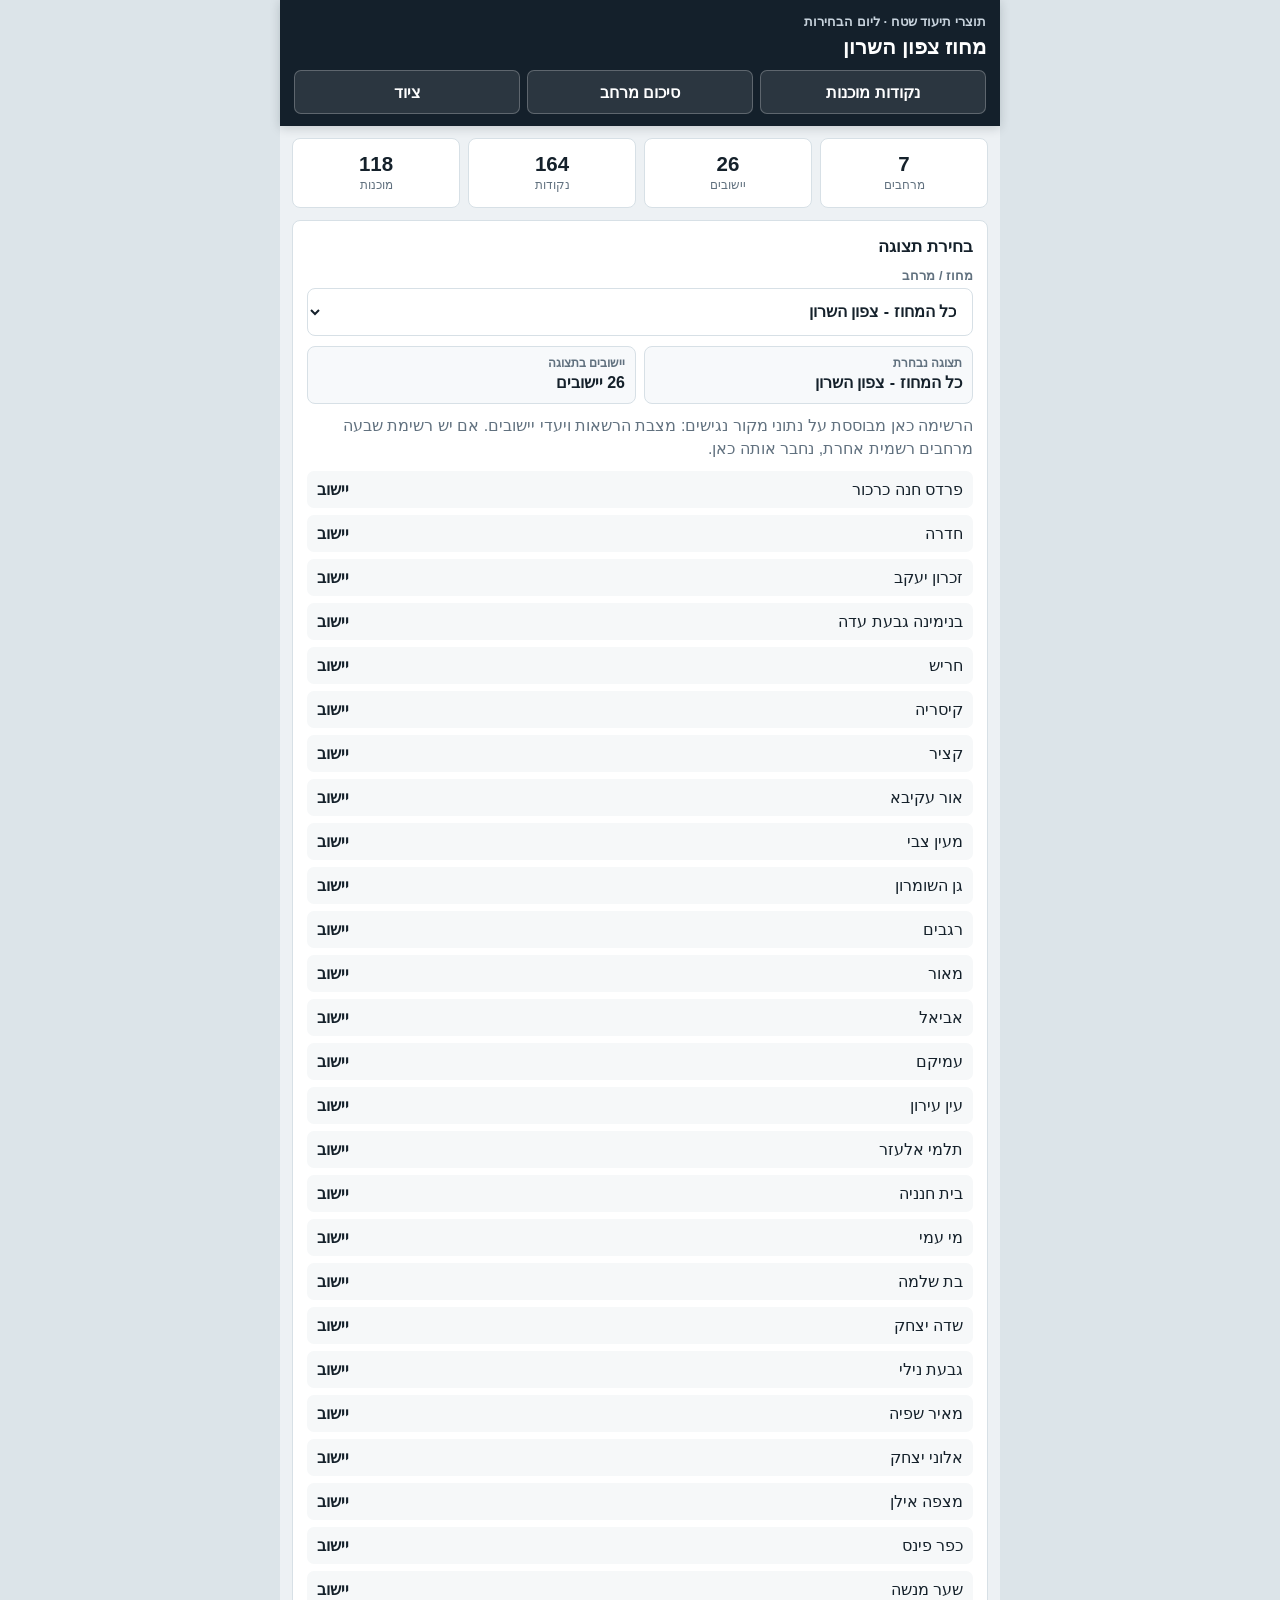
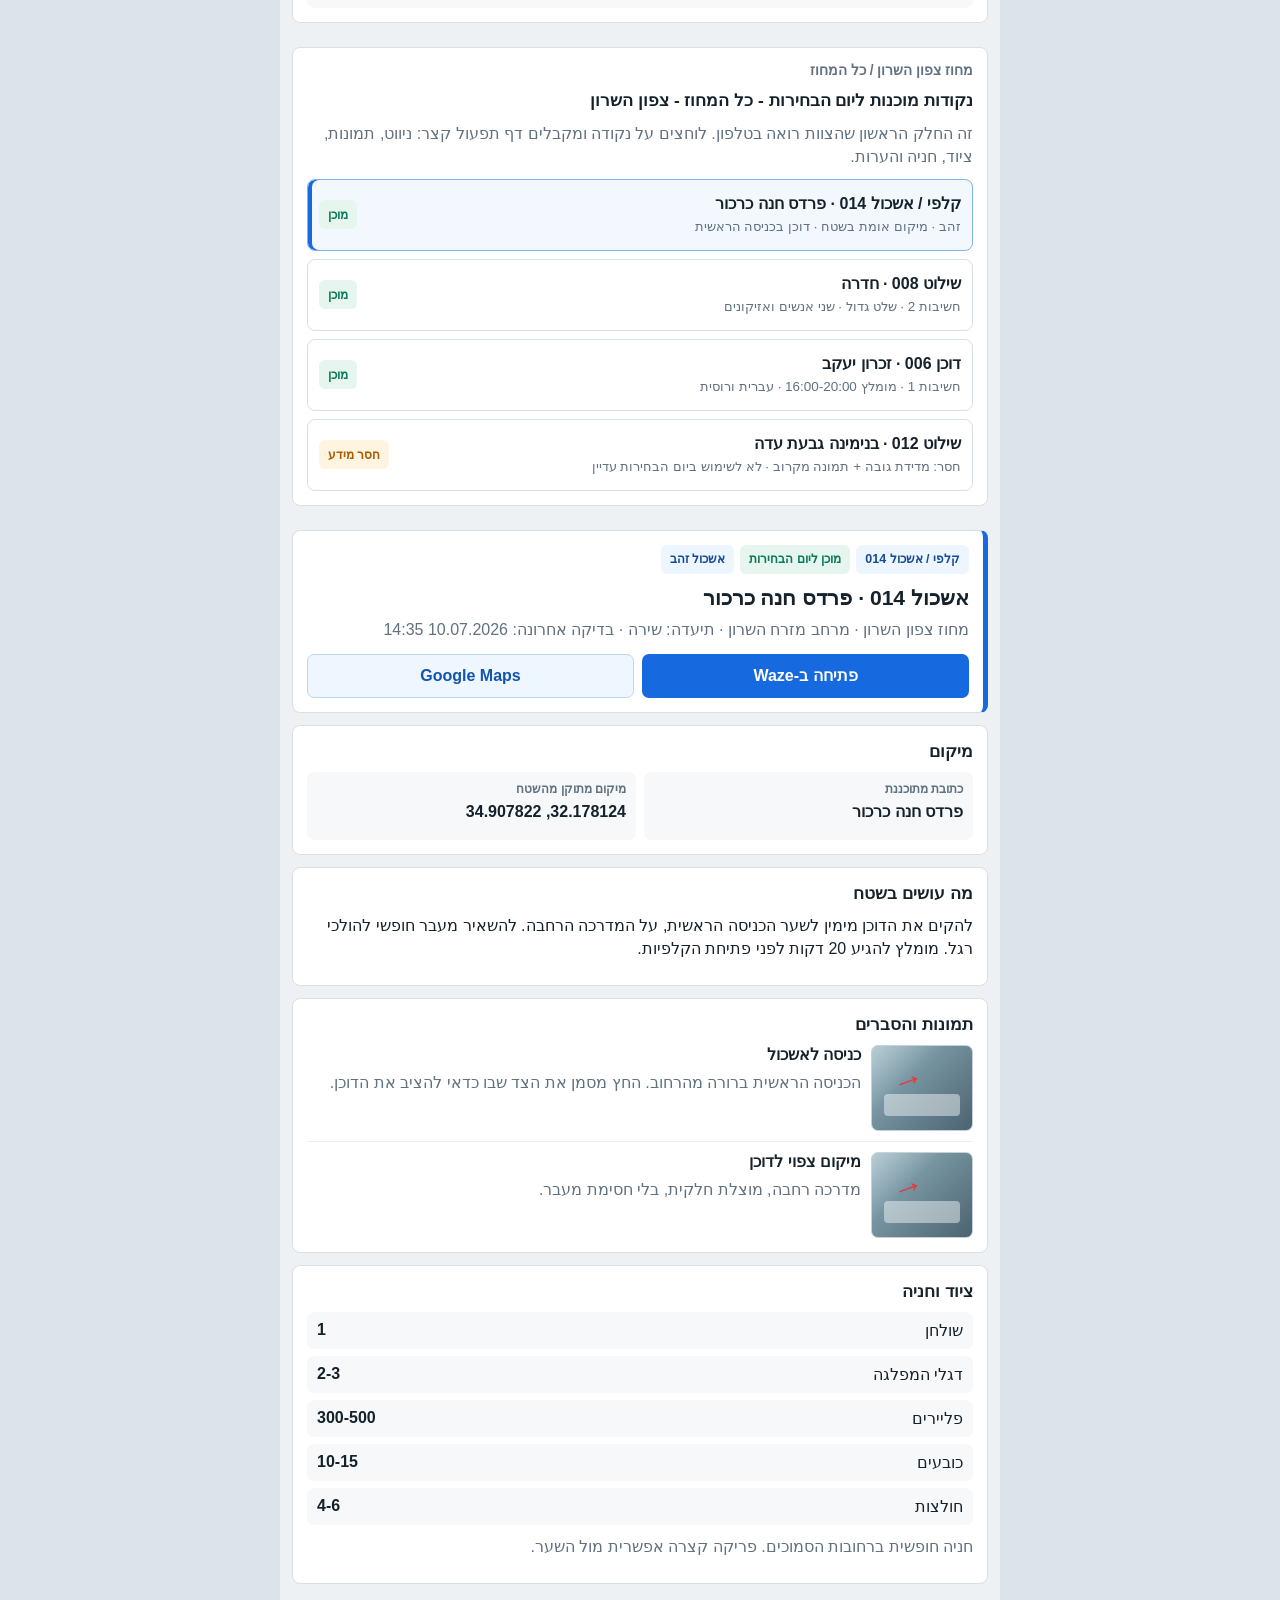
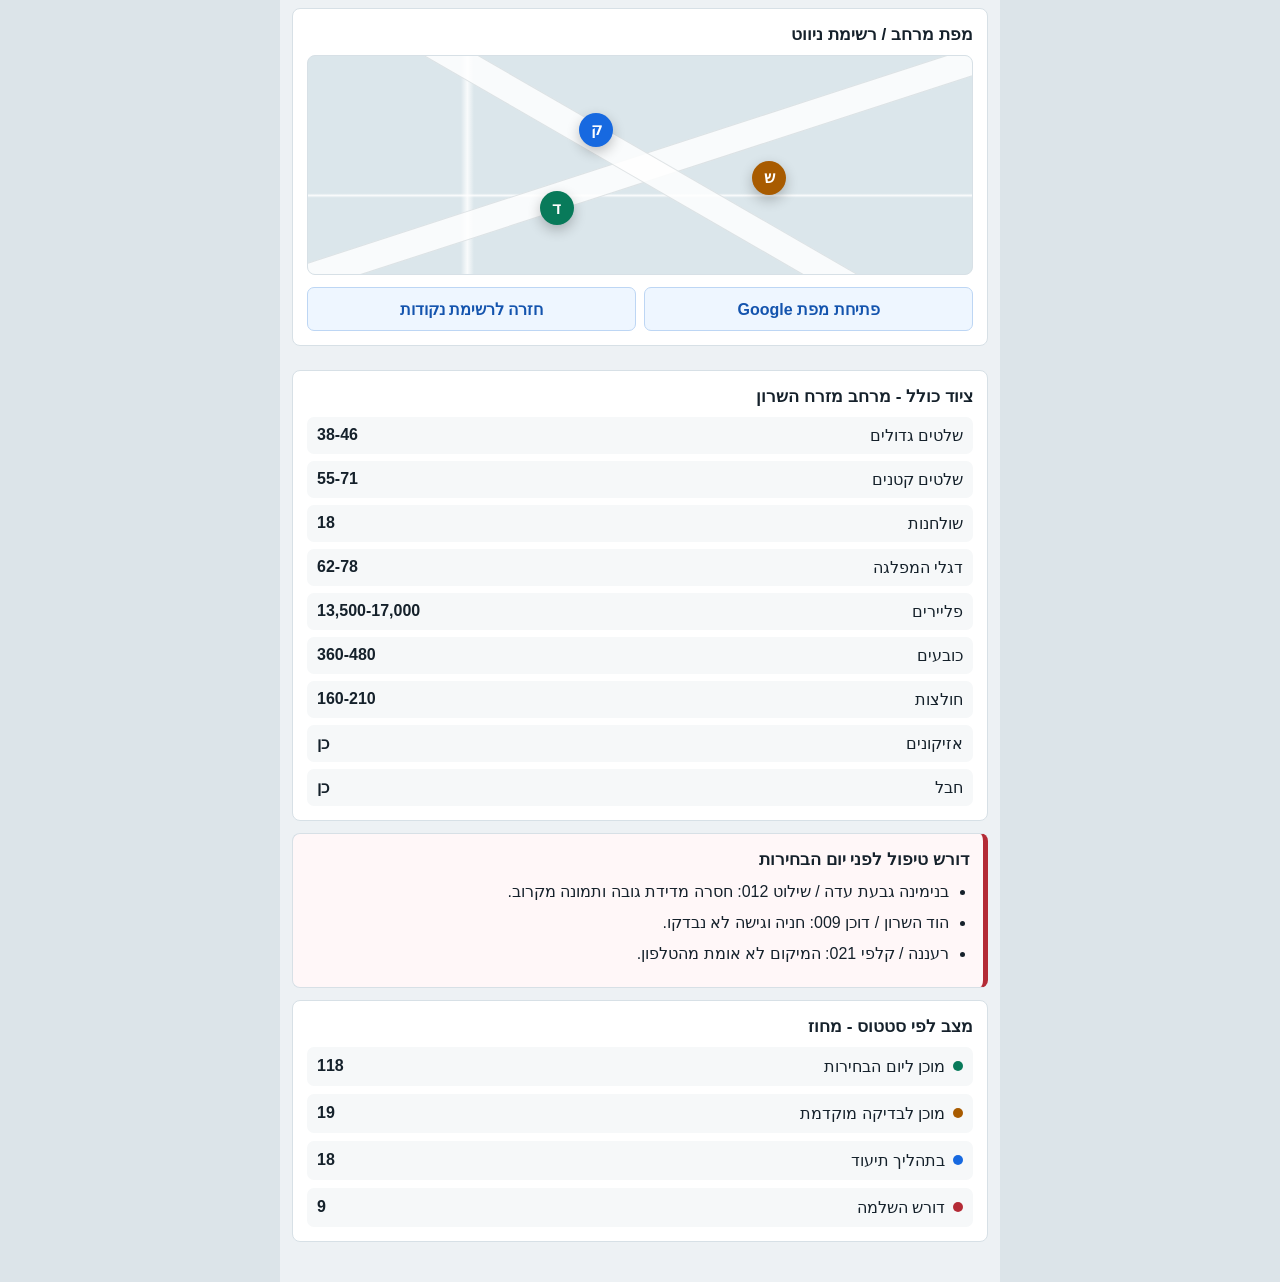
==== commit 62508fa7: "Add district and merhav selector to output mockup" ====
--- a/output-mockups.html
+++ b/output-mockups.html
@@ -189,6 +189,30 @@
       margin-bottom: 10px;
     }
 
+    .field {
+      display: grid;
+      gap: 5px;
+      margin-bottom: 10px;
+    }
+
+    .field label {
+      color: var(--muted);
+      font-size: .8rem;
+      font-weight: 900;
+    }
+
+    select {
+      width: 100%;
+      min-height: 48px;
+      padding: 10px 12px;
+      border: 1px solid var(--line);
+      border-radius: 8px;
+      background: #fff;
+      color: var(--ink);
+      font: inherit;
+      font-weight: 800;
+    }
+
     .selectish {
       display: grid;
       gap: 3px;
@@ -478,60 +502,74 @@
 
     <section class="section" id="summary">
       <div class="stats" aria-label="מצב כללי">
-        <div class="stat"><strong>7</strong><span>מרחבים</span></div>
-        <div class="stat"><strong>31</strong><span>יישובים</span></div>
-        <div class="stat"><strong>164</strong><span>נקודות</span></div>
-        <div class="stat"><strong>118</strong><span>מוכנות</span></div>
+        <div class="stat"><strong id="stat-merhavim">7</strong><span>מרחבים</span></div>
+        <div class="stat"><strong id="stat-settlements">26</strong><span>יישובים</span></div>
+        <div class="stat"><strong id="stat-points">164</strong><span>נקודות</span></div>
+        <div class="stat"><strong id="stat-ready">118</strong><span>מוכנות</span></div>
       </div>
     </section>
 
     <section class="section">
       <article class="card">
-        <h2>בחירת מרחב ויישוב</h2>
+        <h2>בחירת תצוגה</h2>
+        <div class="field">
+          <label for="scope-select">מחוז / מרחב</label>
+          <select id="scope-select">
+            <option value="district">כל המחוז - צפון השרון</option>
+            <option value="pardes-hanna">מרחב פרדס חנה והסביבה</option>
+            <option value="netanya">מרחב נתניה ומרכז השרון</option>
+            <option value="caesarea">מרחב קיסריה והסביבה</option>
+            <option value="hefer">מרחב עמק חפר</option>
+            <option value="hadera-menashe">מרחב חדרה / חריש מנשה</option>
+            <option value="zichron">מרחב זכרון יעקב והסביבה</option>
+            <option value="binyamina">מרחב בנימינה והסביבה</option>
+          </select>
+        </div>
         <div class="toolbar">
           <div class="selectish">
-            <small>מרחב נבחר</small>
-            <strong>מרחב מזרח השרון</strong>
+            <small>תצוגה נבחרת</small>
+            <strong id="selected-scope-label">כל המחוז - צפון השרון</strong>
           </div>
           <div class="selectish">
-            <small>יישוב נבחר</small>
-            <strong>כפר סבא</strong>
+            <small>יישובים בתצוגה</small>
+            <strong id="selected-settlements-label">26 יישובים</strong>
           </div>
         </div>
-        <p class="muted">במוצר האמיתי הבחירה תסנן את הרשימה. במוקאפ הזה אנחנו רואים דוגמה מלאה של יישוב אחד, כדי להחליט איך התוצר צריך להיראות.</p>
+        <p class="muted">הרשימה כאן מבוססת על נתוני מקור נגישים: מצבת הרשאות ויעדי יישובים. אם יש רשימת שבעה מרחבים רשמית אחרת, נחבר אותה כאן.</p>
+        <div class="equipment" id="settlement-list" aria-label="יישובים בתצוגה"></div>
       </article>
     </section>
 
     <section class="section" id="ready-points">
       <article class="card">
-        <div class="breadcrumb">מחוז צפון השרון / מרחב מזרח השרון / כפר סבא</div>
-        <h2>נקודות מוכנות ליום הבחירות</h2>
-        <p class="muted">זה החלק הראשון שהצוות רואה בטלפון. לוחצים על נקודה ומקבלים דף תפעול קצר: ניווט, תמונות, ציוד, חניה והערות.</p>
+        <div class="breadcrumb" id="points-breadcrumb">מחוז צפון השרון / כל המחוז</div>
+        <h2 id="points-title">נקודות מוכנות ליום הבחירות - כל המחוז</h2>
+        <p class="muted" id="points-help">זה החלק הראשון שהצוות רואה בטלפון. לוחצים על נקודה ומקבלים דף תפעול קצר: ניווט, תמונות, ציוד, חניה והערות.</p>
         <div class="list">
           <button class="row-button active point-button" data-point="polling" type="button">
             <span>
-              <span class="row-title">קלפי / אשכול 014 · בית ספר הדרים</span>
+              <span class="row-title">קלפי / אשכול 014 · פרדס חנה כרכור</span>
               <span class="row-meta">זהב · מיקום אומת בשטח · דוכן בכניסה הראשית</span>
             </span>
             <span class="badge ready">מוכן</span>
           </button>
           <button class="row-button point-button" data-point="signage" type="button">
             <span>
-              <span class="row-title">שילוט 008 · צומת ויצמן</span>
+              <span class="row-title">שילוט 008 · חדרה</span>
               <span class="row-meta">חשיבות 2 · שלט גדול · שני אנשים ואזיקונים</span>
             </span>
             <span class="badge ready">מוכן</span>
           </button>
           <button class="row-button point-button" data-point="booth" type="button">
             <span>
-              <span class="row-title">דוכן 006 · קניון ערים</span>
+              <span class="row-title">דוכן 006 · זכרון יעקב</span>
               <span class="row-meta">חשיבות 1 · מומלץ 16:00-20:00 · עברית ורוסית</span>
             </span>
             <span class="badge ready">מוכן</span>
           </button>
           <button class="row-button point-button" data-point="needs-check" type="button">
             <span>
-              <span class="row-title">שילוט 012 · רחוב טשרניחובסקי</span>
+              <span class="row-title">שילוט 012 · בנימינה גבעת עדה</span>
               <span class="row-meta">חסר: מדידת גובה + תמונה מקרוב · לא לשימוש ביום הבחירות עדיין</span>
             </span>
             <span class="badge warn">חסר מידע</span>
@@ -548,18 +586,18 @@
             <span class="badge ready">מוכן ליום הבחירות</span>
             <span class="badge">אשכול זהב</span>
           </div>
-          <h2>בית ספר הדרים · כפר סבא</h2>
+          <h2>אשכול 014 · פרדס חנה כרכור</h2>
           <p class="muted">מחוז צפון השרון · מרחב מזרח השרון · תיעדה: שירה · בדיקה אחרונה: 10.07.2026 14:35</p>
           <div class="actions">
-            <a class="button" href="https://www.waze.com/ul?q=%D7%91%D7%99%D7%AA%20%D7%A1%D7%A4%D7%A8%20%D7%94%D7%93%D7%A8%D7%99%D7%9D%20%D7%9B%D7%A4%D7%A8%20%D7%A1%D7%91%D7%90&navigate=yes" target="_blank" rel="noopener">פתיחה ב-Waze</a>
-            <a class="button secondary" href="https://www.google.com/maps/search/?api=1&query=%D7%91%D7%99%D7%AA%20%D7%A1%D7%A4%D7%A8%20%D7%94%D7%93%D7%A8%D7%99%D7%9D%20%D7%9B%D7%A4%D7%A8%20%D7%A1%D7%91%D7%90" target="_blank" rel="noopener">Google Maps</a>
+            <a class="button" href="https://www.waze.com/ul?q=%D7%A4%D7%A8%D7%93%D7%A1%20%D7%97%D7%A0%D7%94%20%D7%9B%D7%A8%D7%9B%D7%95%D7%A8&navigate=yes" target="_blank" rel="noopener">פתיחה ב-Waze</a>
+            <a class="button secondary" href="https://www.google.com/maps/search/?api=1&query=%D7%A4%D7%A8%D7%93%D7%A1%20%D7%97%D7%A0%D7%94%20%D7%9B%D7%A8%D7%9B%D7%95%D7%A8" target="_blank" rel="noopener">Google Maps</a>
           </div>
         </article>
 
         <article class="card">
           <h2>מיקום</h2>
           <div class="facts">
-            <div class="fact"><small>כתובת מתוכננת</small><strong>רח' הגליל 12, כפר סבא</strong></div>
+            <div class="fact"><small>כתובת מתוכננת</small><strong>פרדס חנה כרכור</strong></div>
             <div class="fact"><small>מיקום מתוקן מהשטח</small><strong>32.178124, 34.907822</strong></div>
           </div>
         </article>
@@ -609,11 +647,11 @@
             <span class="badge ready">מוכן ליום הבחירות</span>
             <span class="badge warn">חשיבות 2</span>
           </div>
-          <h2>צומת ויצמן · כפר סבא</h2>
+          <h2>שילוט 008 · חדרה</h2>
           <p class="muted">מחוז צפון השרון · מרחב מזרח השרון · תיעד: דניאל · בדיקה אחרונה: 09.07.2026 18:10</p>
           <div class="actions">
-            <a class="button" href="https://www.waze.com/ul?q=%D7%A6%D7%95%D7%9E%D7%AA%20%D7%95%D7%99%D7%A6%D7%9E%D7%9F%20%D7%9B%D7%A4%D7%A8%20%D7%A1%D7%91%D7%90&navigate=yes" target="_blank" rel="noopener">פתיחה ב-Waze</a>
-            <a class="button secondary" href="https://www.google.com/maps/search/?api=1&query=%D7%A6%D7%95%D7%9E%D7%AA%20%D7%95%D7%99%D7%A6%D7%9E%D7%9F%20%D7%9B%D7%A4%D7%A8%20%D7%A1%D7%91%D7%90" target="_blank" rel="noopener">Google Maps</a>
+            <a class="button" href="https://www.waze.com/ul?q=%D7%97%D7%93%D7%A8%D7%94&navigate=yes" target="_blank" rel="noopener">פתיחה ב-Waze</a>
+            <a class="button secondary" href="https://www.google.com/maps/search/?api=1&query=%D7%97%D7%93%D7%A8%D7%94" target="_blank" rel="noopener">Google Maps</a>
           </div>
         </article>
 
@@ -675,11 +713,11 @@
             <span class="badge ready">מוכן ליום הבחירות</span>
             <span class="badge warn">חשיבות 1</span>
           </div>
-          <h2>קניון ערים · כפר סבא</h2>
+          <h2>דוכן 006 · זכרון יעקב</h2>
           <p class="muted">מחוז צפון השרון · מרחב מזרח השרון · תיעדה: מאיה · בדיקה אחרונה: 08.07.2026 20:05</p>
           <div class="actions">
-            <a class="button" href="https://www.waze.com/ul?q=%D7%A7%D7%A0%D7%99%D7%95%D7%9F%20%D7%A2%D7%A8%D7%99%D7%9D%20%D7%9B%D7%A4%D7%A8%20%D7%A1%D7%91%D7%90&navigate=yes" target="_blank" rel="noopener">פתיחה ב-Waze</a>
-            <a class="button secondary" href="https://www.google.com/maps/search/?api=1&query=%D7%A7%D7%A0%D7%99%D7%95%D7%9F%20%D7%A2%D7%A8%D7%99%D7%9D%20%D7%9B%D7%A4%D7%A8%20%D7%A1%D7%91%D7%90" target="_blank" rel="noopener">Google Maps</a>
+            <a class="button" href="https://www.waze.com/ul?q=%D7%96%D7%9B%D7%A8%D7%95%D7%9F%20%D7%99%D7%A2%D7%A7%D7%91&navigate=yes" target="_blank" rel="noopener">פתיחה ב-Waze</a>
+            <a class="button secondary" href="https://www.google.com/maps/search/?api=1&query=%D7%96%D7%9B%D7%A8%D7%95%D7%9F%20%D7%99%D7%A2%D7%A7%D7%91" target="_blank" rel="noopener">Google Maps</a>
           </div>
         </article>
 
@@ -720,7 +758,7 @@
             <span class="badge">שילוט 012</span>
             <span class="badge warn">חסר מידע</span>
           </div>
-          <h2>רחוב טשרניחובסקי · כפר סבא</h2>
+          <h2>שילוט 012 · בנימינה גבעת עדה</h2>
           <p class="muted">הנקודה מופיעה כאן כדי להראות איך תוצר לא מוכן נראה לצוות מוביל. היא לא אמורה להופיע ברשימת יום הבחירות לצוותי השטח.</p>
         </article>
 
@@ -746,7 +784,7 @@
           <span class="pin booth">ד</span>
         </div>
         <div class="actions">
-          <a class="button secondary" href="https://www.google.com/maps/search/?api=1&query=Kfar%20Saba" target="_blank" rel="noopener">פתיחת מפת Google</a>
+          <a class="button secondary" href="https://www.google.com/maps/search/?api=1&query=%D7%A6%D7%A4%D7%95%D7%9F%20%D7%94%D7%A9%D7%A8%D7%95%D7%9F" target="_blank" rel="noopener">פתיחת מפת Google</a>
           <a class="button secondary" href="#ready-points">חזרה לרשימת נקודות</a>
         </div>
       </article>
@@ -771,7 +809,7 @@
       <article class="card danger">
         <h2>דורש טיפול לפני יום הבחירות</h2>
         <ul>
-          <li>כפר סבא / שילוט 012: חסרה מדידת גובה ותמונה מקרוב.</li>
+          <li>בנימינה גבעת עדה / שילוט 012: חסרה מדידת גובה ותמונה מקרוב.</li>
           <li>הוד השרון / דוכן 009: חניה וגישה לא נבדקו.</li>
           <li>רעננה / קלפי 021: המיקום לא אומת מהטלפון.</li>
         </ul>
@@ -790,6 +828,103 @@
   </main>
 
   <script>
+    const scopes = {
+      district: {
+        label: "כל המחוז - צפון השרון",
+        breadcrumb: "מחוז צפון השרון / כל המחוז",
+        merhavim: 7,
+        settlements: ["פרדס חנה כרכור", "חדרה", "זכרון יעקב", "בנימינה גבעת עדה", "חריש", "קיסריה", "קציר", "אור עקיבא", "מעין צבי", "גן השומרון", "רגבים", "מאור", "אביאל", "עמיקם", "עין עירון", "תלמי אלעזר", "בית חנניה", "מי עמי", "בת שלמה", "שדה יצחק", "גבעת נילי", "מאיר שפיה", "אלוני יצחק", "מצפה אילן", "כפר פינס", "שער מנשה"],
+        points: 164,
+        ready: 118
+      },
+      "pardes-hanna": {
+        label: "מרחב פרדס חנה והסביבה",
+        breadcrumb: "מחוז צפון השרון / מרחב פרדס חנה והסביבה",
+        merhavim: 1,
+        settlements: ["פרדס חנה כרכור", "גן השומרון", "עין עירון", "כפר פינס", "שער מנשה"],
+        points: 28,
+        ready: 20
+      },
+      netanya: {
+        label: "מרחב נתניה ומרכז השרון",
+        breadcrumb: "מחוז צפון השרון / מרחב נתניה ומרכז השרון",
+        merhavim: 1,
+        settlements: ["נתניה", "אבן יהודה", "תל מונד", "לב השרון", "קדימה-צורן", "פרדסיה"],
+        points: 34,
+        ready: 21
+      },
+      caesarea: {
+        label: "מרחב קיסריה והסביבה",
+        breadcrumb: "מחוז צפון השרון / מרחב קיסריה והסביבה",
+        merhavim: 1,
+        settlements: ["קיסריה", "שדות ים", "אור עקיבא", "בית חנניה"],
+        points: 19,
+        ready: 16
+      },
+      hefer: {
+        label: "מרחב עמק חפר",
+        breadcrumb: "מחוז צפון השרון / מרחב עמק חפר",
+        merhavim: 1,
+        settlements: ["עמק חפר", "בית חירות", "שדה יצחק", "מעין צבי"],
+        points: 22,
+        ready: 15
+      },
+      "hadera-menashe": {
+        label: "מרחב חדרה / חריש מנשה",
+        breadcrumb: "מחוז צפון השרון / מרחב חדרה / חריש מנשה",
+        merhavim: 1,
+        settlements: ["חדרה", "חריש", "מנשה", "מגל", "מאור", "רגבים", "קציר", "מצפה אילן"],
+        points: 42,
+        ready: 27
+      },
+      zichron: {
+        label: "מרחב זכרון יעקב והסביבה",
+        breadcrumb: "מחוז צפון השרון / מרחב זכרון יעקב והסביבה",
+        merhavim: 1,
+        settlements: ["זכרון יעקב", "בת שלמה", "מאיר שפיה", "גבעת נילי", "עמיקם", "אביאל"],
+        points: 24,
+        ready: 19
+      },
+      binyamina: {
+        label: "מרחב בנימינה והסביבה",
+        breadcrumb: "מחוז צפון השרון / מרחב בנימינה והסביבה",
+        merhavim: 1,
+        settlements: ["בנימינה גבעת עדה", "גבעת עדה", "אלוני יצחק", "מי עמי"],
+        points: 18,
+        ready: 14
+      }
+    };
+
+    const scopeSelect = document.getElementById("scope-select");
+    const selectedScopeLabel = document.getElementById("selected-scope-label");
+    const selectedSettlementsLabel = document.getElementById("selected-settlements-label");
+    const settlementList = document.getElementById("settlement-list");
+    const pointsBreadcrumb = document.getElementById("points-breadcrumb");
+    const pointsTitle = document.getElementById("points-title");
+    const statMerhavim = document.getElementById("stat-merhavim");
+    const statSettlements = document.getElementById("stat-settlements");
+    const statPoints = document.getElementById("stat-points");
+    const statReady = document.getElementById("stat-ready");
+
+    function renderScope(scopeKey) {
+      const scope = scopes[scopeKey] || scopes.district;
+      selectedScopeLabel.textContent = scope.label;
+      selectedSettlementsLabel.textContent = `${scope.settlements.length} יישובים`;
+      pointsBreadcrumb.textContent = scope.breadcrumb;
+      pointsTitle.textContent = `נקודות מוכנות ליום הבחירות - ${scope.label}`;
+      statMerhavim.textContent = scope.merhavim;
+      statSettlements.textContent = scope.settlements.length;
+      statPoints.textContent = scope.points;
+      statReady.textContent = scope.ready;
+
+      settlementList.innerHTML = scope.settlements.map((settlement) => (
+        `<div class="eq-row"><span>${settlement}</span><strong>יישוב</strong></div>`
+      )).join("");
+    }
+
+    scopeSelect.addEventListener("change", () => renderScope(scopeSelect.value));
+    renderScope(scopeSelect.value);
+
     const pointButtons = document.querySelectorAll(".point-button");
     const pointPanels = document.querySelectorAll(".point-output");
 
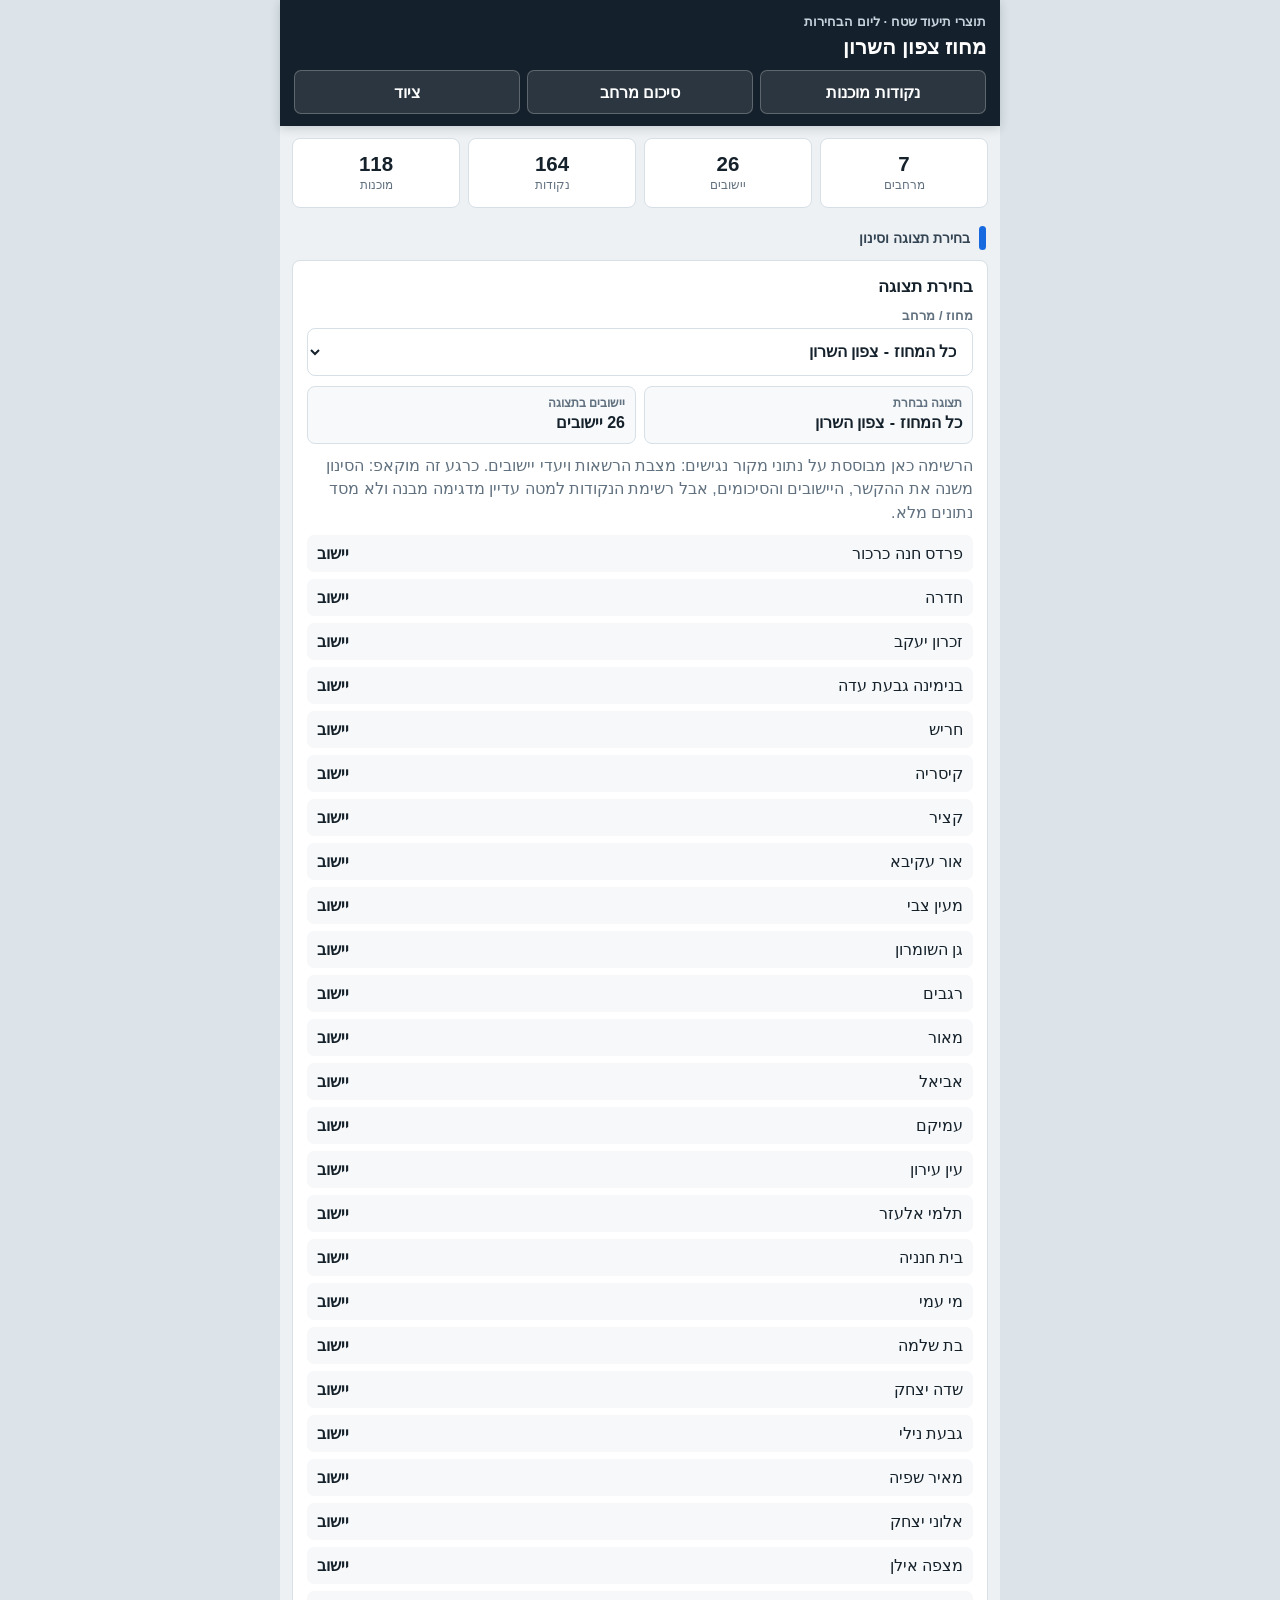
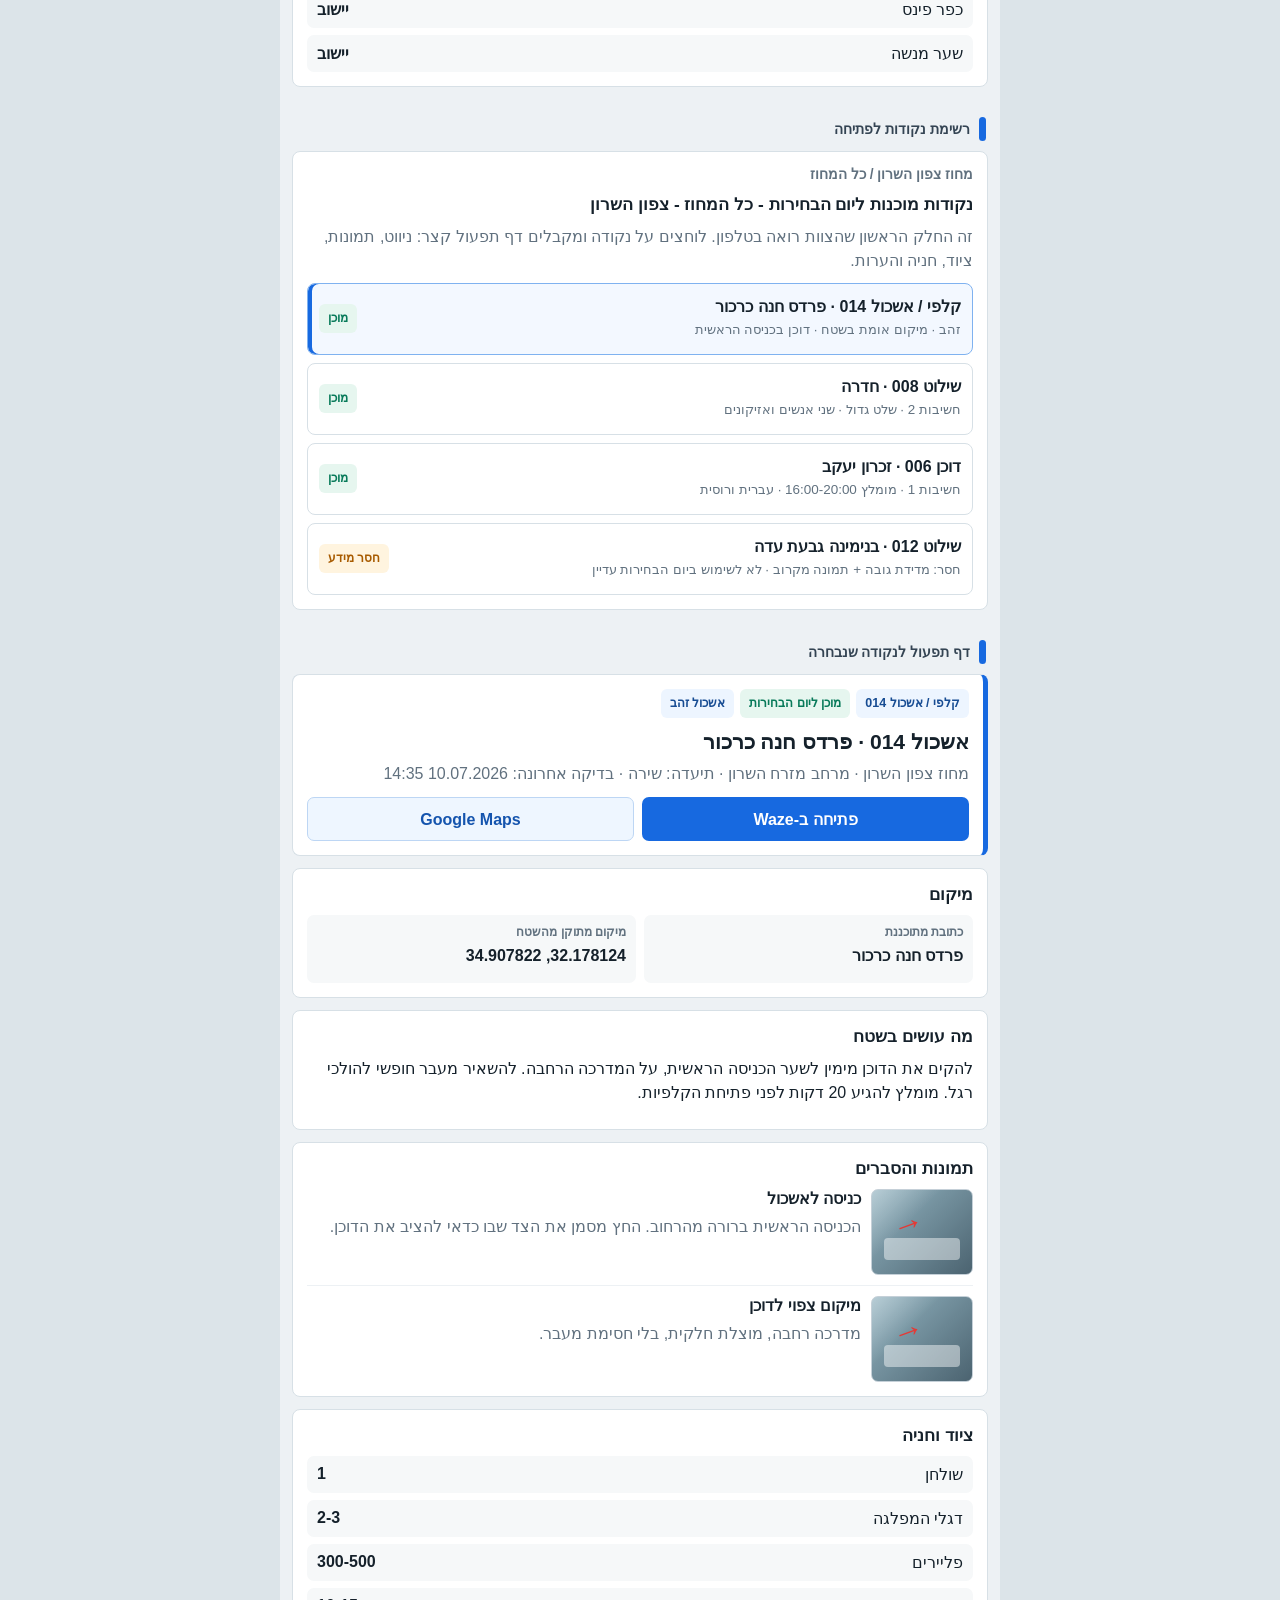
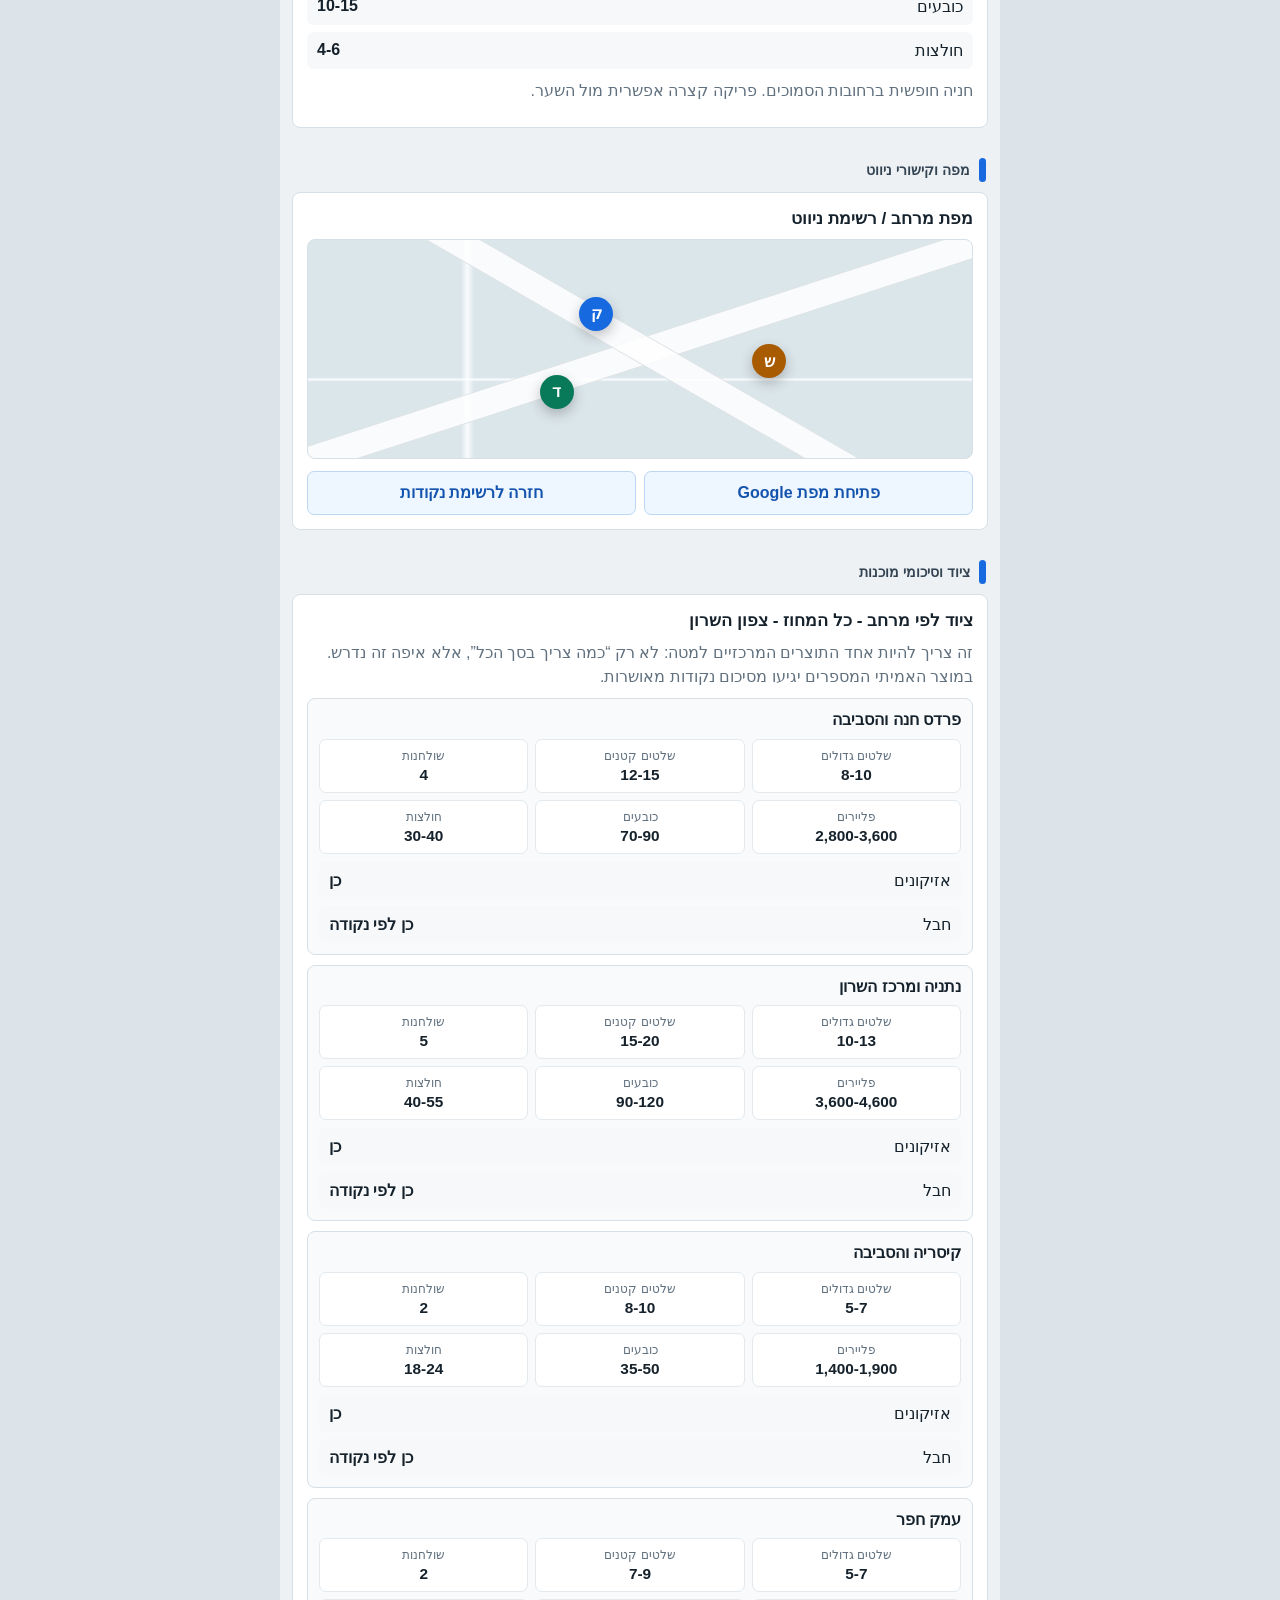
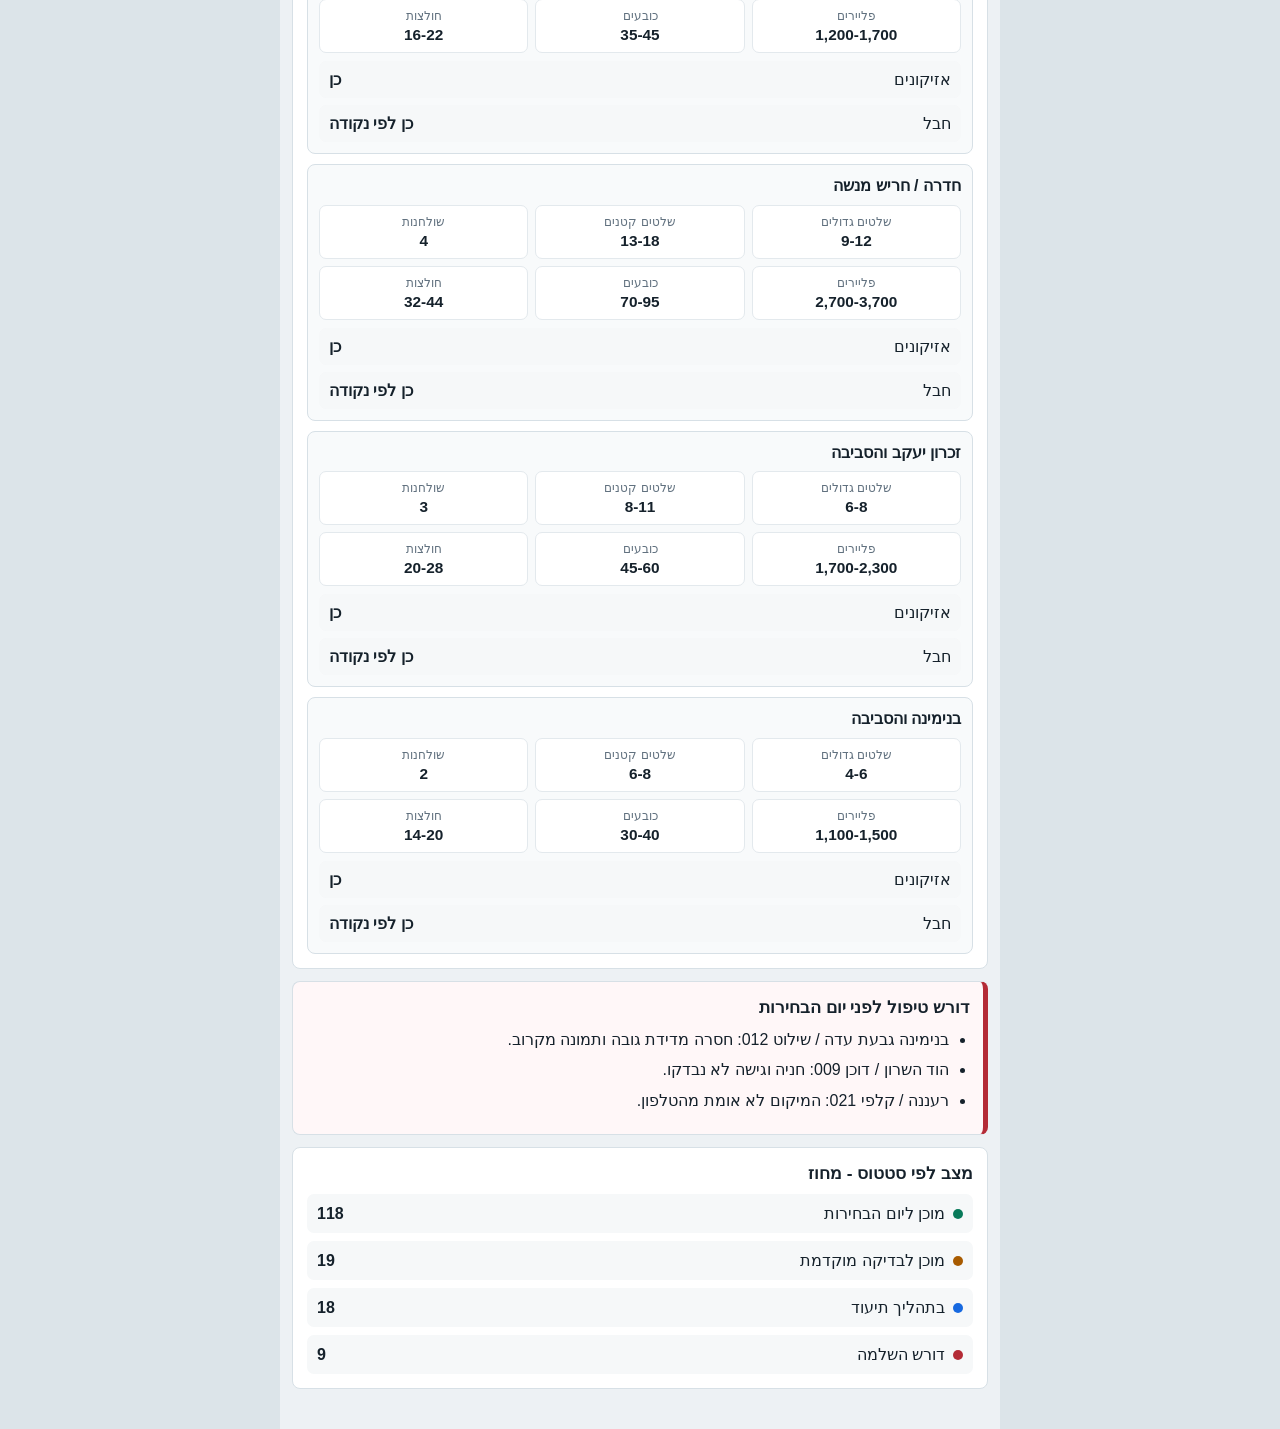
==== commit aae128b7: "Clarify output sections and equipment by merhav" ====
--- a/output-mockups.html
+++ b/output-mockups.html
@@ -105,6 +105,24 @@
 
     .section { padding: 12px 12px 0; }
 
+    .section-label {
+      display: flex;
+      align-items: center;
+      gap: 9px;
+      margin: 6px 2px 10px;
+      color: #344453;
+      font-size: .86rem;
+      font-weight: 900;
+    }
+
+    .section-label:before {
+      content: "";
+      width: 7px;
+      height: 24px;
+      border-radius: 4px;
+      background: var(--blue);
+    }
+
     .card {
       margin-bottom: 12px;
       padding: 14px;
@@ -397,6 +415,52 @@
     .equipment {
       display: grid;
       gap: 7px;
+    }
+
+    .equipment-grid {
+      display: grid;
+      gap: 10px;
+    }
+
+    .equipment-card {
+      display: grid;
+      gap: 8px;
+      padding: 11px;
+      border: 1px solid var(--line);
+      border-radius: 8px;
+      background: #f8fafb;
+    }
+
+    .equipment-card h3 {
+      margin-bottom: 0;
+      font-size: 1rem;
+    }
+
+    .mini-equipment {
+      display: grid;
+      grid-template-columns: repeat(3, 1fr);
+      gap: 7px;
+    }
+
+    .mini-equipment span {
+      min-height: 54px;
+      display: grid;
+      align-content: center;
+      gap: 3px;
+      padding: 8px;
+      border-radius: 7px;
+      background: #fff;
+      border: 1px solid #e3e9ed;
+      text-align: center;
+      font-size: .78rem;
+      color: var(--muted);
+    }
+
+    .mini-equipment strong {
+      display: block;
+      color: var(--ink);
+      font-size: .96rem;
+      white-space: nowrap;
     }
 
     .eq-row {
@@ -510,6 +574,7 @@
     </section>
 
     <section class="section">
+      <div class="section-label">בחירת תצוגה וסינון</div>
       <article class="card">
         <h2>בחירת תצוגה</h2>
         <div class="field">
@@ -535,12 +600,13 @@
             <strong id="selected-settlements-label">26 יישובים</strong>
           </div>
         </div>
-        <p class="muted">הרשימה כאן מבוססת על נתוני מקור נגישים: מצבת הרשאות ויעדי יישובים. אם יש רשימת שבעה מרחבים רשמית אחרת, נחבר אותה כאן.</p>
+        <p class="muted">הרשימה כאן מבוססת על נתוני מקור נגישים: מצבת הרשאות ויעדי יישובים. כרגע זה מוקאפ: הסינון משנה את ההקשר, היישובים והסיכומים, אבל רשימת הנקודות למטה עדיין מדגימה מבנה ולא מסד נתונים מלא.</p>
         <div class="equipment" id="settlement-list" aria-label="יישובים בתצוגה"></div>
       </article>
     </section>
 
     <section class="section" id="ready-points">
+      <div class="section-label">רשימת נקודות לפתיחה</div>
       <article class="card">
         <div class="breadcrumb" id="points-breadcrumb">מחוז צפון השרון / כל המחוז</div>
         <h2 id="points-title">נקודות מוכנות ליום הבחירות - כל המחוז</h2>
@@ -579,6 +645,7 @@
     </section>
 
     <section class="section" aria-live="polite">
+      <div class="section-label">דף תפעול לנקודה שנבחרה</div>
       <div class="panel active point-output" id="point-polling">
         <article class="card point-head">
           <div class="headline-row">
@@ -774,6 +841,7 @@
     </section>
 
     <section class="section">
+      <div class="section-label">מפה וקישורי ניווט</div>
       <article class="card">
         <h2>מפת מרחב / רשימת ניווט</h2>
         <div class="mini-map">
@@ -791,19 +859,11 @@
     </section>
 
     <section class="section" id="equipment">
+      <div class="section-label">ציוד וסיכומי מוכנות</div>
       <article class="card">
-        <h2>ציוד כולל - מרחב מזרח השרון</h2>
-        <div class="equipment">
-          <div class="eq-row"><span>שלטים גדולים</span><strong>38-46</strong></div>
-          <div class="eq-row"><span>שלטים קטנים</span><strong>55-71</strong></div>
-          <div class="eq-row"><span>שולחנות</span><strong>18</strong></div>
-          <div class="eq-row"><span>דגלי המפלגה</span><strong>62-78</strong></div>
-          <div class="eq-row"><span>פליירים</span><strong>13,500-17,000</strong></div>
-          <div class="eq-row"><span>כובעים</span><strong>360-480</strong></div>
-          <div class="eq-row"><span>חולצות</span><strong>160-210</strong></div>
-          <div class="eq-row"><span>אזיקונים</span><strong>כן</strong></div>
-          <div class="eq-row"><span>חבל</span><strong>כן</strong></div>
-        </div>
+        <h2 id="equipment-title">ציוד לפי מרחב - כל המחוז</h2>
+        <p class="muted">זה צריך להיות אחד התוצרים המרכזיים למטה: לא רק “כמה צריך בסך הכל”, אלא איפה זה נדרש. במוצר האמיתי המספרים יגיעו מסיכום נקודות מאושרות.</p>
+        <div class="equipment-grid" id="equipment-breakdown"></div>
       </article>
 
       <article class="card danger">
@@ -835,7 +895,16 @@
         merhavim: 7,
         settlements: ["פרדס חנה כרכור", "חדרה", "זכרון יעקב", "בנימינה גבעת עדה", "חריש", "קיסריה", "קציר", "אור עקיבא", "מעין צבי", "גן השומרון", "רגבים", "מאור", "אביאל", "עמיקם", "עין עירון", "תלמי אלעזר", "בית חנניה", "מי עמי", "בת שלמה", "שדה יצחק", "גבעת נילי", "מאיר שפיה", "אלוני יצחק", "מצפה אילן", "כפר פינס", "שער מנשה"],
         points: 164,
-        ready: 118
+        ready: 118,
+        equipment: [
+          { name: "פרדס חנה והסביבה", signs: "8-10", small: "12-15", tables: "4", flyers: "2,800-3,600", hats: "70-90", shirts: "30-40" },
+          { name: "נתניה ומרכז השרון", signs: "10-13", small: "15-20", tables: "5", flyers: "3,600-4,600", hats: "90-120", shirts: "40-55" },
+          { name: "קיסריה והסביבה", signs: "5-7", small: "8-10", tables: "2", flyers: "1,400-1,900", hats: "35-50", shirts: "18-24" },
+          { name: "עמק חפר", signs: "5-7", small: "7-9", tables: "2", flyers: "1,200-1,700", hats: "35-45", shirts: "16-22" },
+          { name: "חדרה / חריש מנשה", signs: "9-12", small: "13-18", tables: "4", flyers: "2,700-3,700", hats: "70-95", shirts: "32-44" },
+          { name: "זכרון יעקב והסביבה", signs: "6-8", small: "8-11", tables: "3", flyers: "1,700-2,300", hats: "45-60", shirts: "20-28" },
+          { name: "בנימינה והסביבה", signs: "4-6", small: "6-8", tables: "2", flyers: "1,100-1,500", hats: "30-40", shirts: "14-20" }
+        ]
       },
       "pardes-hanna": {
         label: "מרחב פרדס חנה והסביבה",
@@ -843,7 +912,8 @@
         merhavim: 1,
         settlements: ["פרדס חנה כרכור", "גן השומרון", "עין עירון", "כפר פינס", "שער מנשה"],
         points: 28,
-        ready: 20
+        ready: 20,
+        equipment: [{ name: "פרדס חנה והסביבה", signs: "8-10", small: "12-15", tables: "4", flyers: "2,800-3,600", hats: "70-90", shirts: "30-40" }]
       },
       netanya: {
         label: "מרחב נתניה ומרכז השרון",
@@ -851,7 +921,8 @@
         merhavim: 1,
         settlements: ["נתניה", "אבן יהודה", "תל מונד", "לב השרון", "קדימה-צורן", "פרדסיה"],
         points: 34,
-        ready: 21
+        ready: 21,
+        equipment: [{ name: "נתניה ומרכז השרון", signs: "10-13", small: "15-20", tables: "5", flyers: "3,600-4,600", hats: "90-120", shirts: "40-55" }]
       },
       caesarea: {
         label: "מרחב קיסריה והסביבה",
@@ -859,7 +930,8 @@
         merhavim: 1,
         settlements: ["קיסריה", "שדות ים", "אור עקיבא", "בית חנניה"],
         points: 19,
-        ready: 16
+        ready: 16,
+        equipment: [{ name: "קיסריה והסביבה", signs: "5-7", small: "8-10", tables: "2", flyers: "1,400-1,900", hats: "35-50", shirts: "18-24" }]
       },
       hefer: {
         label: "מרחב עמק חפר",
@@ -867,7 +939,8 @@
         merhavim: 1,
         settlements: ["עמק חפר", "בית חירות", "שדה יצחק", "מעין צבי"],
         points: 22,
-        ready: 15
+        ready: 15,
+        equipment: [{ name: "עמק חפר", signs: "5-7", small: "7-9", tables: "2", flyers: "1,200-1,700", hats: "35-45", shirts: "16-22" }]
       },
       "hadera-menashe": {
         label: "מרחב חדרה / חריש מנשה",
@@ -875,7 +948,8 @@
         merhavim: 1,
         settlements: ["חדרה", "חריש", "מנשה", "מגל", "מאור", "רגבים", "קציר", "מצפה אילן"],
         points: 42,
-        ready: 27
+        ready: 27,
+        equipment: [{ name: "חדרה / חריש מנשה", signs: "9-12", small: "13-18", tables: "4", flyers: "2,700-3,700", hats: "70-95", shirts: "32-44" }]
       },
       zichron: {
         label: "מרחב זכרון יעקב והסביבה",
@@ -883,7 +957,8 @@
         merhavim: 1,
         settlements: ["זכרון יעקב", "בת שלמה", "מאיר שפיה", "גבעת נילי", "עמיקם", "אביאל"],
         points: 24,
-        ready: 19
+        ready: 19,
+        equipment: [{ name: "זכרון יעקב והסביבה", signs: "6-8", small: "8-11", tables: "3", flyers: "1,700-2,300", hats: "45-60", shirts: "20-28" }]
       },
       binyamina: {
         label: "מרחב בנימינה והסביבה",
@@ -891,7 +966,8 @@
         merhavim: 1,
         settlements: ["בנימינה גבעת עדה", "גבעת עדה", "אלוני יצחק", "מי עמי"],
         points: 18,
-        ready: 14
+        ready: 14,
+        equipment: [{ name: "בנימינה והסביבה", signs: "4-6", small: "6-8", tables: "2", flyers: "1,100-1,500", hats: "30-40", shirts: "14-20" }]
       }
     };
 
@@ -905,6 +981,8 @@
     const statSettlements = document.getElementById("stat-settlements");
     const statPoints = document.getElementById("stat-points");
     const statReady = document.getElementById("stat-ready");
+    const equipmentTitle = document.getElementById("equipment-title");
+    const equipmentBreakdown = document.getElementById("equipment-breakdown");
 
     function renderScope(scopeKey) {
       const scope = scopes[scopeKey] || scopes.district;
@@ -916,9 +994,28 @@
       statSettlements.textContent = scope.settlements.length;
       statPoints.textContent = scope.points;
       statReady.textContent = scope.ready;
+      equipmentTitle.textContent = `ציוד לפי מרחב - ${scope.label}`;
 
       settlementList.innerHTML = scope.settlements.map((settlement) => (
         `<div class="eq-row"><span>${settlement}</span><strong>יישוב</strong></div>`
+      )).join("");
+
+      equipmentBreakdown.innerHTML = scope.equipment.map((item) => (
+        `<div class="equipment-card">
+          <h3>${item.name}</h3>
+          <div class="mini-equipment">
+            <span>שלטים גדולים<strong>${item.signs}</strong></span>
+            <span>שלטים קטנים<strong>${item.small}</strong></span>
+            <span>שולחנות<strong>${item.tables}</strong></span>
+            <span>פליירים<strong>${item.flyers}</strong></span>
+            <span>כובעים<strong>${item.hats}</strong></span>
+            <span>חולצות<strong>${item.shirts}</strong></span>
+          </div>
+          <div class="equipment">
+            <div class="eq-row"><span>אזיקונים</span><strong>כן</strong></div>
+            <div class="eq-row"><span>חבל</span><strong>כן לפי נקודה</strong></div>
+          </div>
+        </div>`
       )).join("");
     }
 
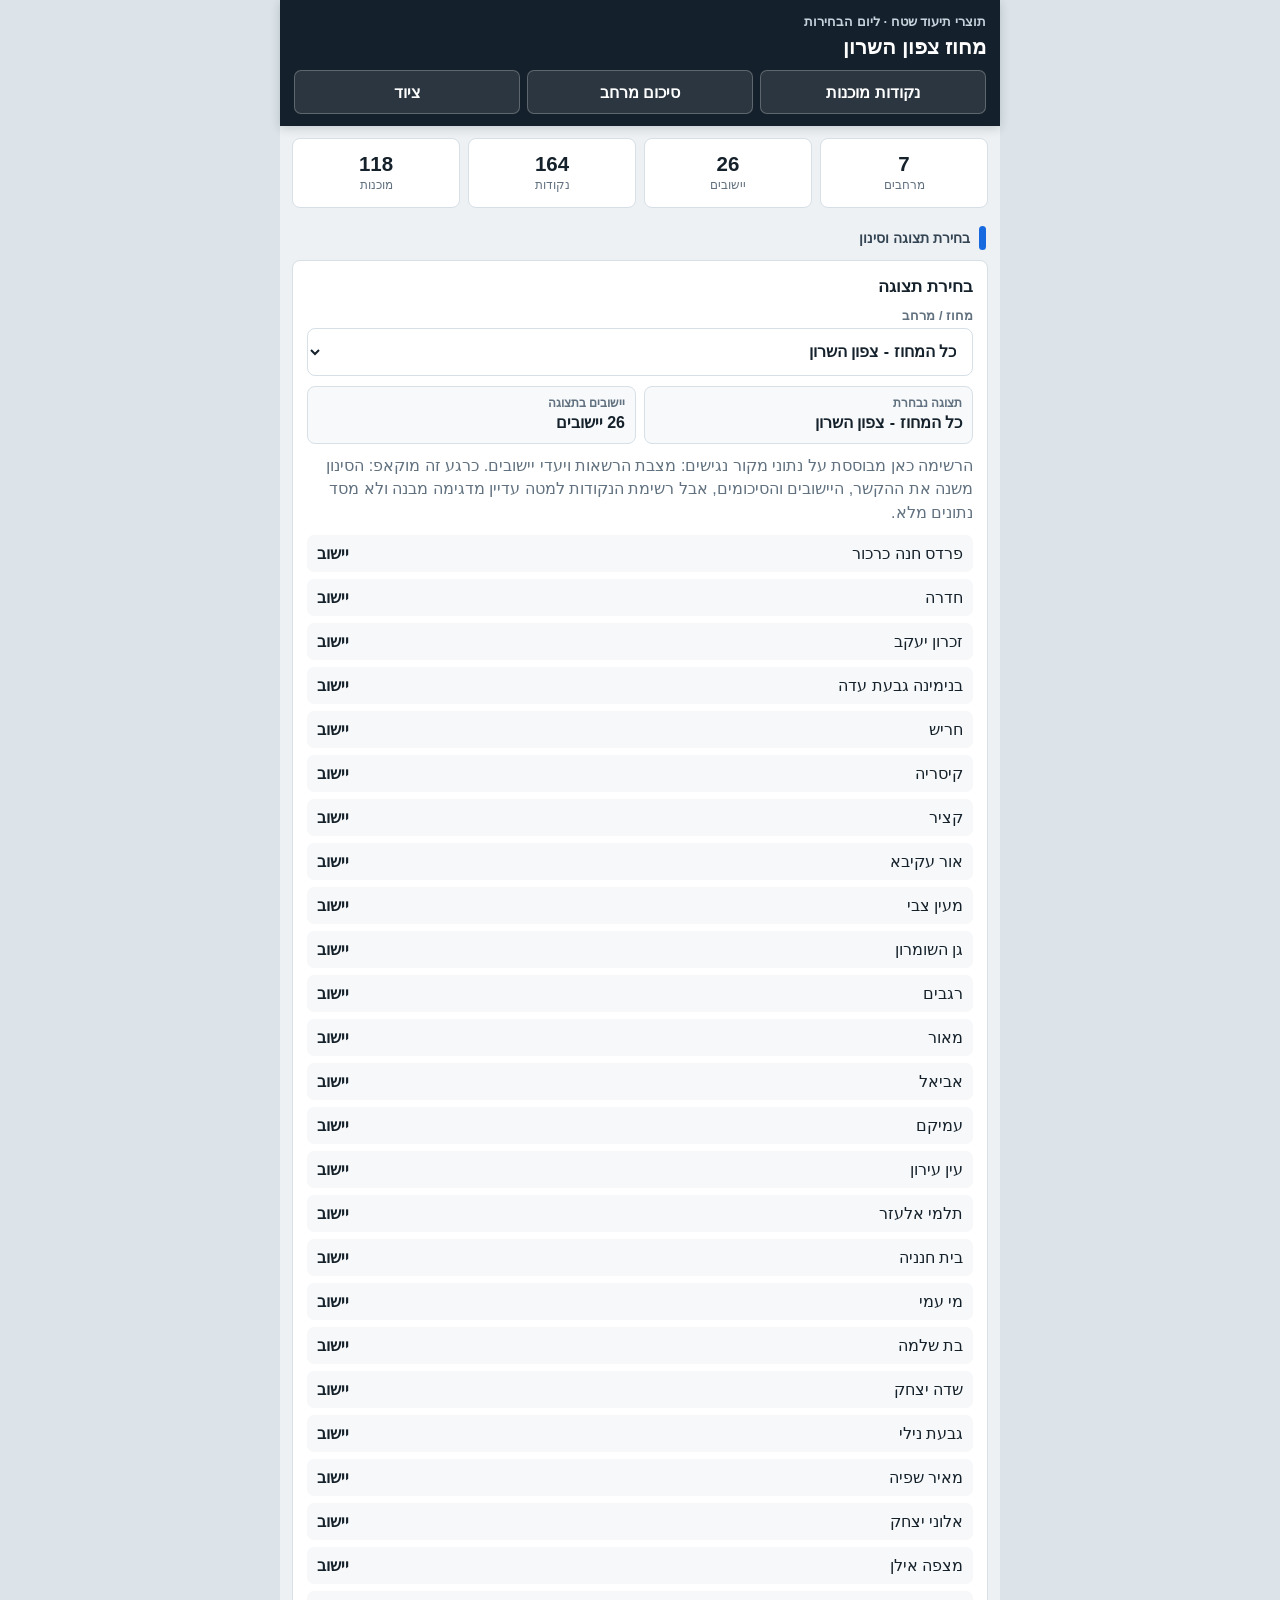
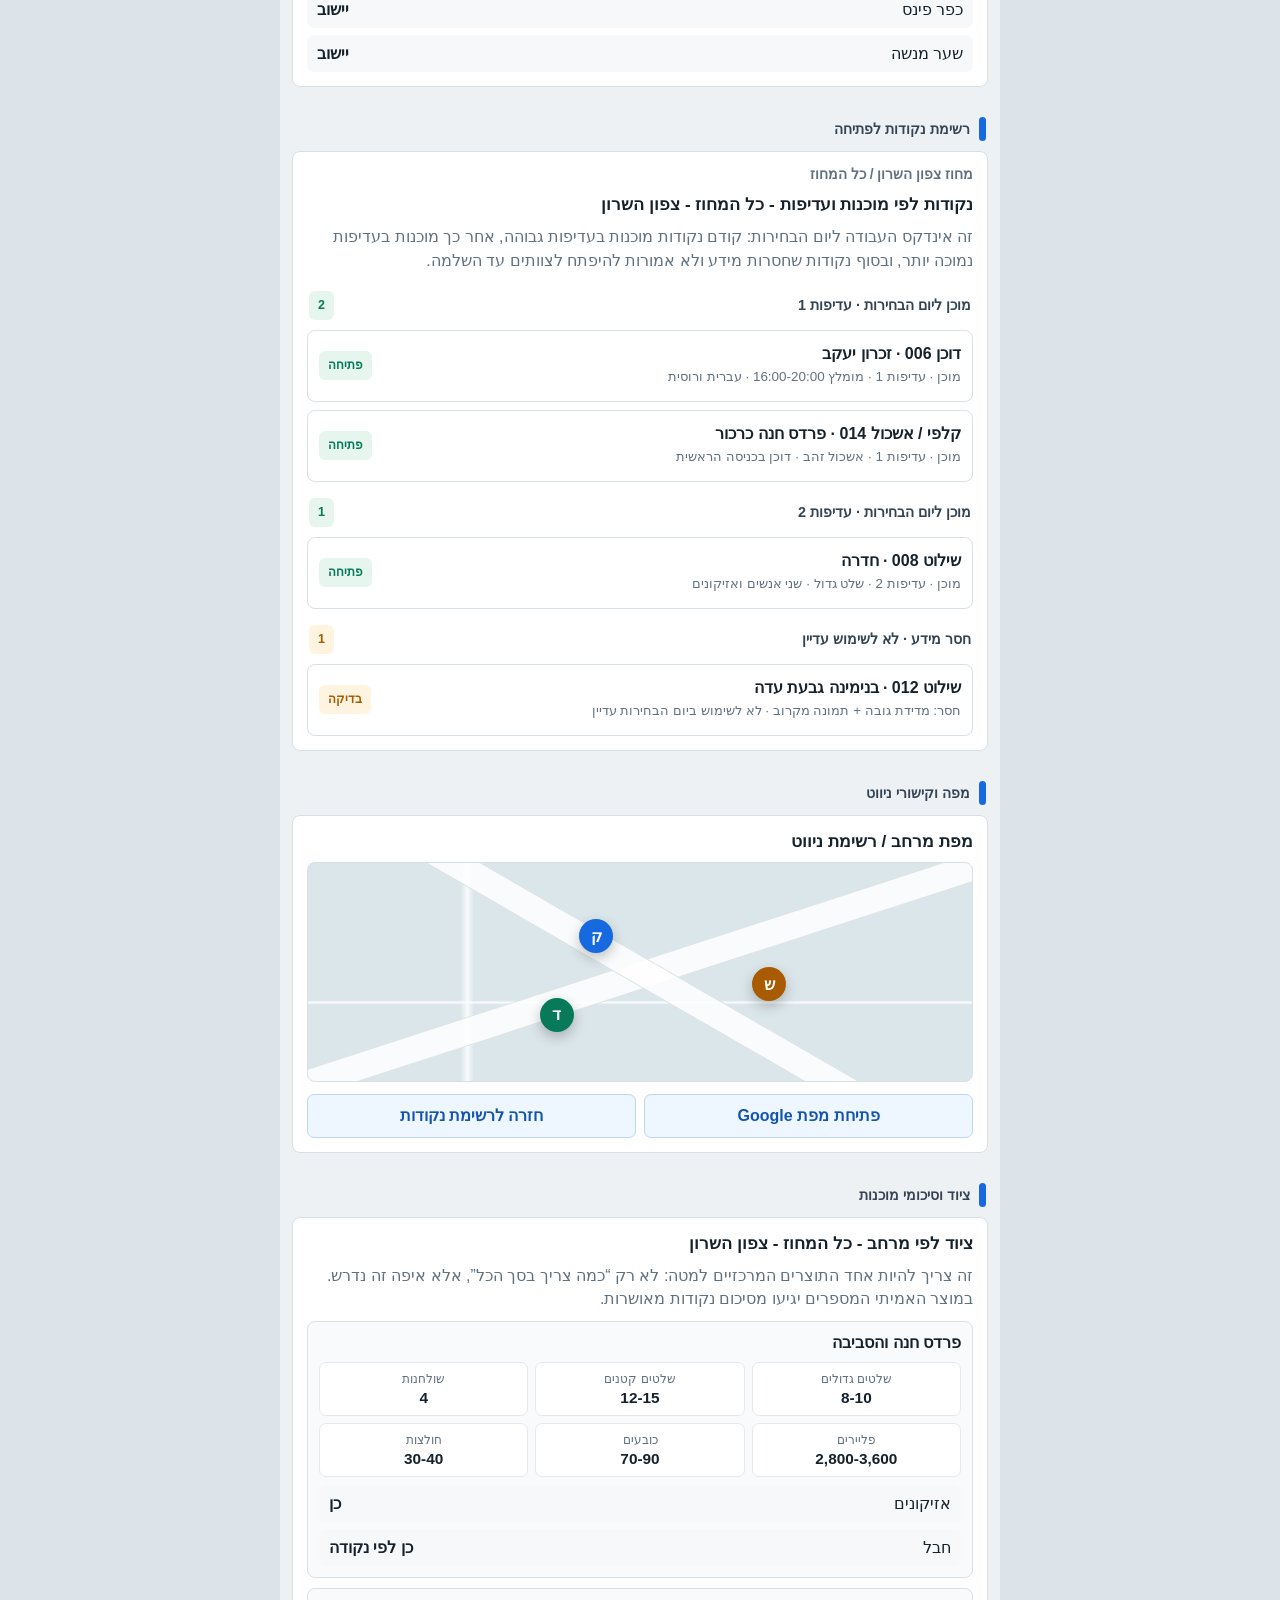
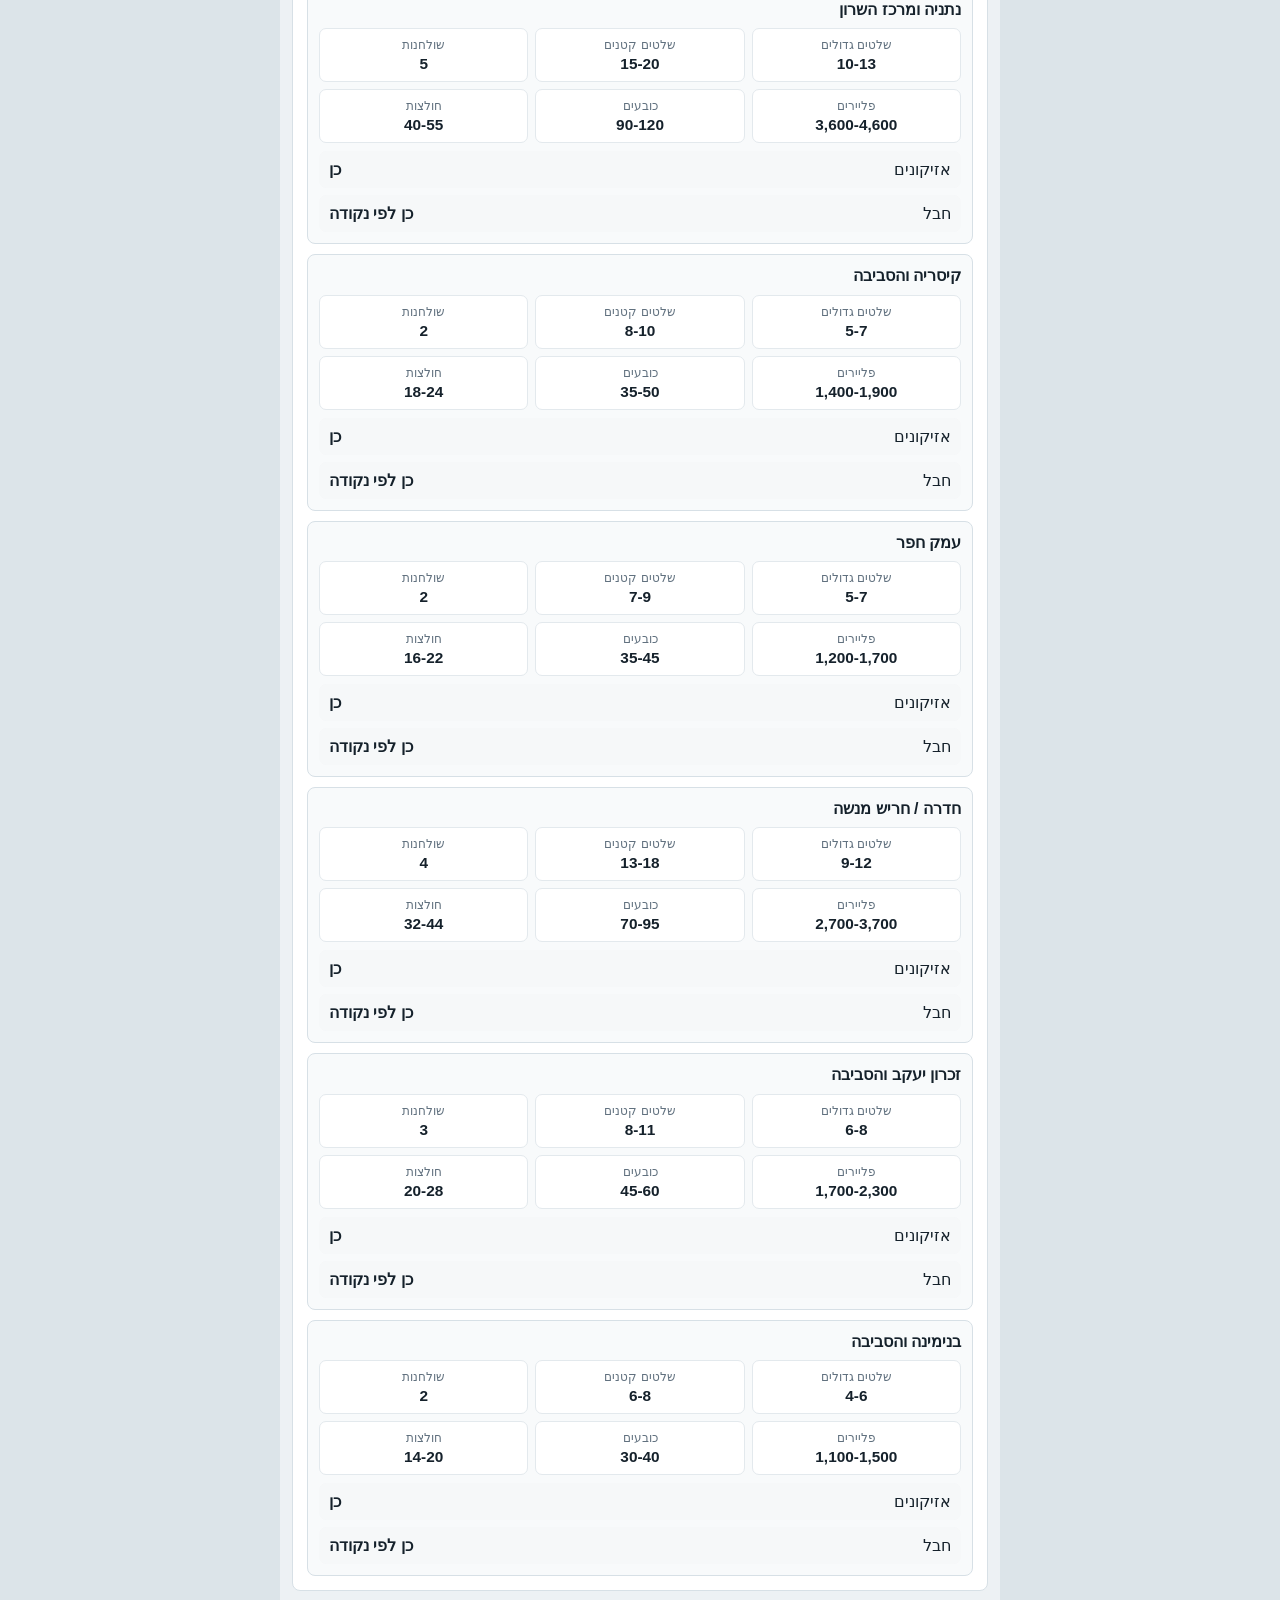
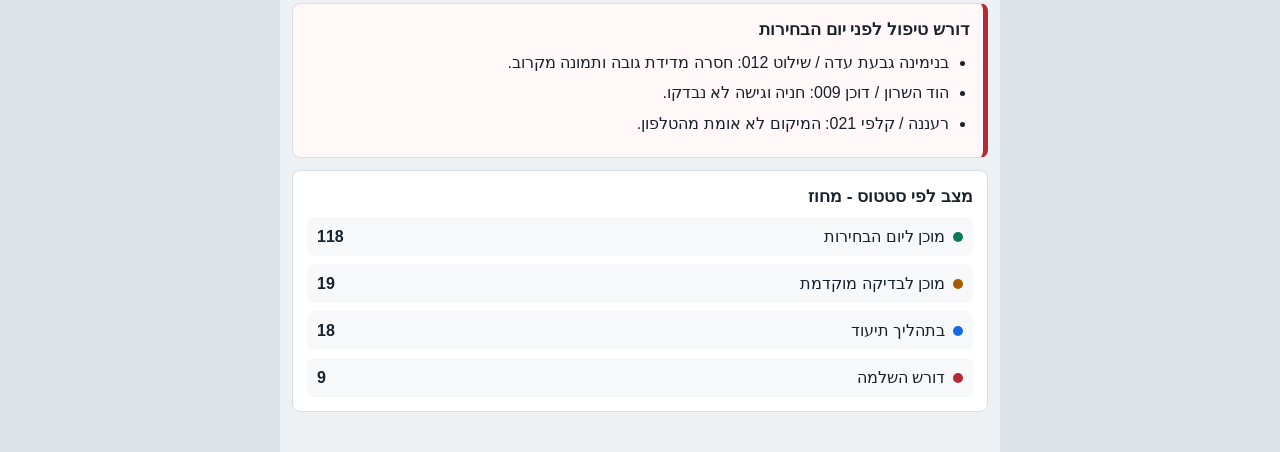
==== commit ad11addf: "Split point output into separate page" ====
--- a/output-mockups.html
+++ b/output-mockups.html
@@ -267,12 +267,30 @@
       background: #fff;
       color: var(--ink);
       text-align: right;
+      text-decoration: none;
     }
 
     .row-button.active {
       border-color: #7fb2f0;
       background: #f3f8ff;
       box-shadow: inset 4px 0 0 var(--blue);
+    }
+
+    .list-group {
+      display: grid;
+      gap: 8px;
+      margin-top: 12px;
+    }
+
+    .list-group-title {
+      display: flex;
+      align-items: center;
+      justify-content: space-between;
+      gap: 8px;
+      padding: 8px 2px 2px;
+      color: #334553;
+      font-size: .9rem;
+      font-weight: 900;
     }
 
     .row-title {
@@ -609,235 +627,44 @@
       <div class="section-label">רשימת נקודות לפתיחה</div>
       <article class="card">
         <div class="breadcrumb" id="points-breadcrumb">מחוז צפון השרון / כל המחוז</div>
-        <h2 id="points-title">נקודות מוכנות ליום הבחירות - כל המחוז</h2>
-        <p class="muted" id="points-help">זה החלק הראשון שהצוות רואה בטלפון. לוחצים על נקודה ומקבלים דף תפעול קצר: ניווט, תמונות, ציוד, חניה והערות.</p>
+        <h2 id="points-title">נקודות לפי מוכנות ועדיפות - כל המחוז</h2>
+        <p class="muted" id="points-help">זה אינדקס העבודה ליום הבחירות: קודם נקודות מוכנות בעדיפות גבוהה, אחר כך מוכנות בעדיפות נמוכה יותר, ובסוף נקודות שחסרות מידע ולא אמורות להיפתח לצוותים עד השלמה.</p>
         <div class="list">
-          <button class="row-button active point-button" data-point="polling" type="button">
+          <div class="list-group-title"><span>מוכן ליום הבחירות · עדיפות 1</span><span class="badge ready">2</span></div>
+          <a class="row-button" href="point-output.html?point=booth">
+            <span>
+              <span class="row-title">דוכן 006 · זכרון יעקב</span>
+              <span class="row-meta">מוכן · עדיפות 1 · מומלץ 16:00-20:00 · עברית ורוסית</span>
+            </span>
+            <span class="badge ready">פתיחה</span>
+          </a>
+          <a class="row-button" href="point-output.html?point=polling">
             <span>
               <span class="row-title">קלפי / אשכול 014 · פרדס חנה כרכור</span>
-              <span class="row-meta">זהב · מיקום אומת בשטח · דוכן בכניסה הראשית</span>
+              <span class="row-meta">מוכן · עדיפות 1 · אשכול זהב · דוכן בכניסה הראשית</span>
             </span>
-            <span class="badge ready">מוכן</span>
-          </button>
-          <button class="row-button point-button" data-point="signage" type="button">
+            <span class="badge ready">פתיחה</span>
+          </a>
+
+          <div class="list-group-title"><span>מוכן ליום הבחירות · עדיפות 2</span><span class="badge ready">1</span></div>
+          <a class="row-button" href="point-output.html?point=signage">
             <span>
               <span class="row-title">שילוט 008 · חדרה</span>
-              <span class="row-meta">חשיבות 2 · שלט גדול · שני אנשים ואזיקונים</span>
+              <span class="row-meta">מוכן · עדיפות 2 · שלט גדול · שני אנשים ואזיקונים</span>
             </span>
-            <span class="badge ready">מוכן</span>
-          </button>
-          <button class="row-button point-button" data-point="booth" type="button">
-            <span>
-              <span class="row-title">דוכן 006 · זכרון יעקב</span>
-              <span class="row-meta">חשיבות 1 · מומלץ 16:00-20:00 · עברית ורוסית</span>
-            </span>
-            <span class="badge ready">מוכן</span>
-          </button>
-          <button class="row-button point-button" data-point="needs-check" type="button">
+            <span class="badge ready">פתיחה</span>
+          </a>
+
+          <div class="list-group-title"><span>חסר מידע · לא לשימוש עדיין</span><span class="badge warn">1</span></div>
+          <a class="row-button" href="point-output.html?point=needs-check">
             <span>
               <span class="row-title">שילוט 012 · בנימינה גבעת עדה</span>
               <span class="row-meta">חסר: מדידת גובה + תמונה מקרוב · לא לשימוש ביום הבחירות עדיין</span>
             </span>
-            <span class="badge warn">חסר מידע</span>
-          </button>
+            <span class="badge warn">בדיקה</span>
+          </a>
         </div>
       </article>
-    </section>
-
-    <section class="section" aria-live="polite">
-      <div class="section-label">דף תפעול לנקודה שנבחרה</div>
-      <div class="panel active point-output" id="point-polling">
-        <article class="card point-head">
-          <div class="headline-row">
-            <span class="badge">קלפי / אשכול 014</span>
-            <span class="badge ready">מוכן ליום הבחירות</span>
-            <span class="badge">אשכול זהב</span>
-          </div>
-          <h2>אשכול 014 · פרדס חנה כרכור</h2>
-          <p class="muted">מחוז צפון השרון · מרחב מזרח השרון · תיעדה: שירה · בדיקה אחרונה: 10.07.2026 14:35</p>
-          <div class="actions">
-            <a class="button" href="https://www.waze.com/ul?q=%D7%A4%D7%A8%D7%93%D7%A1%20%D7%97%D7%A0%D7%94%20%D7%9B%D7%A8%D7%9B%D7%95%D7%A8&navigate=yes" target="_blank" rel="noopener">פתיחה ב-Waze</a>
-            <a class="button secondary" href="https://www.google.com/maps/search/?api=1&query=%D7%A4%D7%A8%D7%93%D7%A1%20%D7%97%D7%A0%D7%94%20%D7%9B%D7%A8%D7%9B%D7%95%D7%A8" target="_blank" rel="noopener">Google Maps</a>
-          </div>
-        </article>
-
-        <article class="card">
-          <h2>מיקום</h2>
-          <div class="facts">
-            <div class="fact"><small>כתובת מתוכננת</small><strong>פרדס חנה כרכור</strong></div>
-            <div class="fact"><small>מיקום מתוקן מהשטח</small><strong>32.178124, 34.907822</strong></div>
-          </div>
-        </article>
-
-        <article class="card">
-          <h2>מה עושים בשטח</h2>
-          <p>להקים את הדוכן מימין לשער הכניסה הראשית, על המדרכה הרחבה. להשאיר מעבר חופשי להולכי רגל. מומלץ להגיע 20 דקות לפני פתיחת הקלפיות.</p>
-        </article>
-
-        <article class="card">
-          <h2>תמונות והסברים</h2>
-          <div class="photo-list">
-            <div class="photo">
-              <div class="thumb"></div>
-              <div>
-                <h3>כניסה לאשכול</h3>
-                <p class="muted">הכניסה הראשית ברורה מהרחוב. החץ מסמן את הצד שבו כדאי להציב את הדוכן.</p>
-              </div>
-            </div>
-            <div class="photo">
-              <div class="thumb"></div>
-              <div>
-                <h3>מיקום צפוי לדוכן</h3>
-                <p class="muted">מדרכה רחבה, מוצלת חלקית, בלי חסימת מעבר.</p>
-              </div>
-            </div>
-          </div>
-        </article>
-
-        <article class="card">
-          <h2>ציוד וחניה</h2>
-          <div class="equipment">
-            <div class="eq-row"><span>שולחן</span><strong>1</strong></div>
-            <div class="eq-row"><span>דגלי המפלגה</span><strong>2-3</strong></div>
-            <div class="eq-row"><span>פליירים</span><strong>300-500</strong></div>
-            <div class="eq-row"><span>כובעים</span><strong>10-15</strong></div>
-            <div class="eq-row"><span>חולצות</span><strong>4-6</strong></div>
-          </div>
-          <p class="muted" style="margin-top:10px">חניה חופשית ברחובות הסמוכים. פריקה קצרה אפשרית מול השער.</p>
-        </article>
-      </div>
-
-      <div class="panel point-output" id="point-signage">
-        <article class="card point-head">
-          <div class="headline-row">
-            <span class="badge">שילוט 008</span>
-            <span class="badge ready">מוכן ליום הבחירות</span>
-            <span class="badge warn">חשיבות 2</span>
-          </div>
-          <h2>שילוט 008 · חדרה</h2>
-          <p class="muted">מחוז צפון השרון · מרחב מזרח השרון · תיעד: דניאל · בדיקה אחרונה: 09.07.2026 18:10</p>
-          <div class="actions">
-            <a class="button" href="https://www.waze.com/ul?q=%D7%97%D7%93%D7%A8%D7%94&navigate=yes" target="_blank" rel="noopener">פתיחה ב-Waze</a>
-            <a class="button secondary" href="https://www.google.com/maps/search/?api=1&query=%D7%97%D7%93%D7%A8%D7%94" target="_blank" rel="noopener">Google Maps</a>
-          </div>
-        </article>
-
-        <article class="card">
-          <h2>מיקום ומדידות</h2>
-          <div class="facts">
-            <div class="fact"><small>מיקום מתוקן מהשטח</small><strong>32.176901, 34.906431</strong></div>
-            <div class="fact"><small>גודל שלט מקסימלי</small><strong>רוחב 2.4 מ' · גובה 1.1 מ'</strong></div>
-          </div>
-        </article>
-
-        <article class="card">
-          <h2>איך תולים</h2>
-          <p>לתלות שלט גדול על הגדר המערבית, בגובה עיניים לרכבים שמגיעים ממרכז העיר. נדרשים שני אנשים לפחות. אין צורך בסולם.</p>
-        </article>
-
-        <article class="card">
-          <h2>תמונות והסברים</h2>
-          <div class="photo-list">
-            <div class="photo">
-              <div class="thumb"></div>
-              <div>
-                <h3>מבט מרחוק</h3>
-                <p class="muted">נראות גבוהה לרכבים בצומת. הצילום מסמן מאיזה כיוון השלט נראה הכי טוב.</p>
-              </div>
-            </div>
-            <div class="photo">
-              <div class="thumb"></div>
-              <div>
-                <h3>מקום תלייה מקרוב</h3>
-                <p class="muted">הגדר מתאימה לאזיקונים. אין נקודות חדות שעלולות לקרוע את השלט.</p>
-              </div>
-            </div>
-          </div>
-        </article>
-
-        <article class="card alert">
-          <h2>סיכון ותחרות על מקום</h2>
-          <p>בינוני. ייתכן שמפלגות אחרות ישתמשו באותה גדר. מומלץ לתלות מוקדם ולבדוק שוב בצהריים.</p>
-        </article>
-
-        <article class="card">
-          <h2>ציוד וחניה</h2>
-          <div class="equipment">
-            <div class="eq-row"><span>שלט גדול</span><strong>1-2</strong></div>
-            <div class="eq-row"><span>שלט קטן</span><strong>0-1</strong></div>
-            <div class="eq-row"><span>אזיקונים</span><strong>כן</strong></div>
-            <div class="eq-row"><span>חבל</span><strong>לא</strong></div>
-            <div class="eq-row"><span>אנשים</span><strong>2 לפחות</strong></div>
-          </div>
-          <p class="muted" style="margin-top:10px">אפשר לעצור לפריקה קצרה ברחוב הצדדי. חניה חופשית במרחק 2-3 דקות הליכה.</p>
-        </article>
-      </div>
-
-      <div class="panel point-output" id="point-booth">
-        <article class="card point-head">
-          <div class="headline-row">
-            <span class="badge">דוכן 006</span>
-            <span class="badge ready">מוכן ליום הבחירות</span>
-            <span class="badge warn">חשיבות 1</span>
-          </div>
-          <h2>דוכן 006 · זכרון יעקב</h2>
-          <p class="muted">מחוז צפון השרון · מרחב מזרח השרון · תיעדה: מאיה · בדיקה אחרונה: 08.07.2026 20:05</p>
-          <div class="actions">
-            <a class="button" href="https://www.waze.com/ul?q=%D7%96%D7%9B%D7%A8%D7%95%D7%9F%20%D7%99%D7%A2%D7%A7%D7%91&navigate=yes" target="_blank" rel="noopener">פתיחה ב-Waze</a>
-            <a class="button secondary" href="https://www.google.com/maps/search/?api=1&query=%D7%96%D7%9B%D7%A8%D7%95%D7%9F%20%D7%99%D7%A2%D7%A7%D7%91" target="_blank" rel="noopener">Google Maps</a>
-          </div>
-        </article>
-
-        <article class="card">
-          <h2>הפעלה מומלצת</h2>
-          <p>להפעיל בין 16:00-20:00 ליד הכניסה הדרומית. תנועת הולכי רגל גבוהה אחרי העבודה. מומלץ דוכן מלא ולא דוכנוע.</p>
-        </article>
-
-        <article class="card">
-          <h2>תמונות והסברים</h2>
-          <div class="photo-list">
-            <div class="photo">
-              <div class="thumb"></div>
-              <div>
-                <h3>מבט מרחוק</h3>
-                <p class="muted">הכניסה הדרומית נראית היטב מהרחבה. להציב את הדוכן בצד ולא באמצע הציר.</p>
-              </div>
-            </div>
-          </div>
-        </article>
-
-        <article class="card">
-          <h2>ציוד וחניה</h2>
-          <div class="equipment">
-            <div class="eq-row"><span>שולחן</span><strong>1</strong></div>
-            <div class="eq-row"><span>פליירים בעברית</span><strong>500-700</strong></div>
-            <div class="eq-row"><span>פליירים ברוסית</span><strong>150-250</strong></div>
-            <div class="eq-row"><span>כובעים</span><strong>20-30</strong></div>
-            <div class="eq-row"><span>חולצות</span><strong>10-15</strong></div>
-          </div>
-          <p class="muted" style="margin-top:10px">חניה בתשלום בחניון הקניון. לפריקה זמנית אפשר לעצור ברחוב ברל כצנלסון ליד הכניסה הדרומית.</p>
-        </article>
-      </div>
-
-      <div class="panel point-output" id="point-needs-check">
-        <article class="card point-head">
-          <div class="headline-row">
-            <span class="badge">שילוט 012</span>
-            <span class="badge warn">חסר מידע</span>
-          </div>
-          <h2>שילוט 012 · בנימינה גבעת עדה</h2>
-          <p class="muted">הנקודה מופיעה כאן כדי להראות איך תוצר לא מוכן נראה לצוות מוביל. היא לא אמורה להופיע ברשימת יום הבחירות לצוותי השטח.</p>
-        </article>
-
-        <article class="card danger">
-          <h2>מה חסר</h2>
-          <ul>
-            <li>מדידת גובה מקסימלי לשלט.</li>
-            <li>תמונה מקרוב של מקום התלייה.</li>
-            <li>בדיקת חניה לפריקה זמנית.</li>
-          </ul>
-        </article>
-      </div>
     </section>
 
     <section class="section">
@@ -989,7 +816,7 @@
       selectedScopeLabel.textContent = scope.label;
       selectedSettlementsLabel.textContent = `${scope.settlements.length} יישובים`;
       pointsBreadcrumb.textContent = scope.breadcrumb;
-      pointsTitle.textContent = `נקודות מוכנות ליום הבחירות - ${scope.label}`;
+      pointsTitle.textContent = `נקודות לפי מוכנות ועדיפות - ${scope.label}`;
       statMerhavim.textContent = scope.merhavim;
       statSettlements.textContent = scope.settlements.length;
       statPoints.textContent = scope.points;
@@ -1022,22 +849,6 @@
     scopeSelect.addEventListener("change", () => renderScope(scopeSelect.value));
     renderScope(scopeSelect.value);
 
-    const pointButtons = document.querySelectorAll(".point-button");
-    const pointPanels = document.querySelectorAll(".point-output");
-
-    pointButtons.forEach((button) => {
-      button.addEventListener("click", () => {
-        pointButtons.forEach((item) => item.classList.remove("active"));
-        pointPanels.forEach((item) => item.classList.remove("active"));
-        button.classList.add("active");
-
-        const target = document.getElementById(`point-${button.dataset.point}`);
-        if (target) {
-          target.classList.add("active");
-          target.scrollIntoView({ behavior: "smooth", block: "start" });
-        }
-      });
-    });
   </script>
 </body>
 </html>
